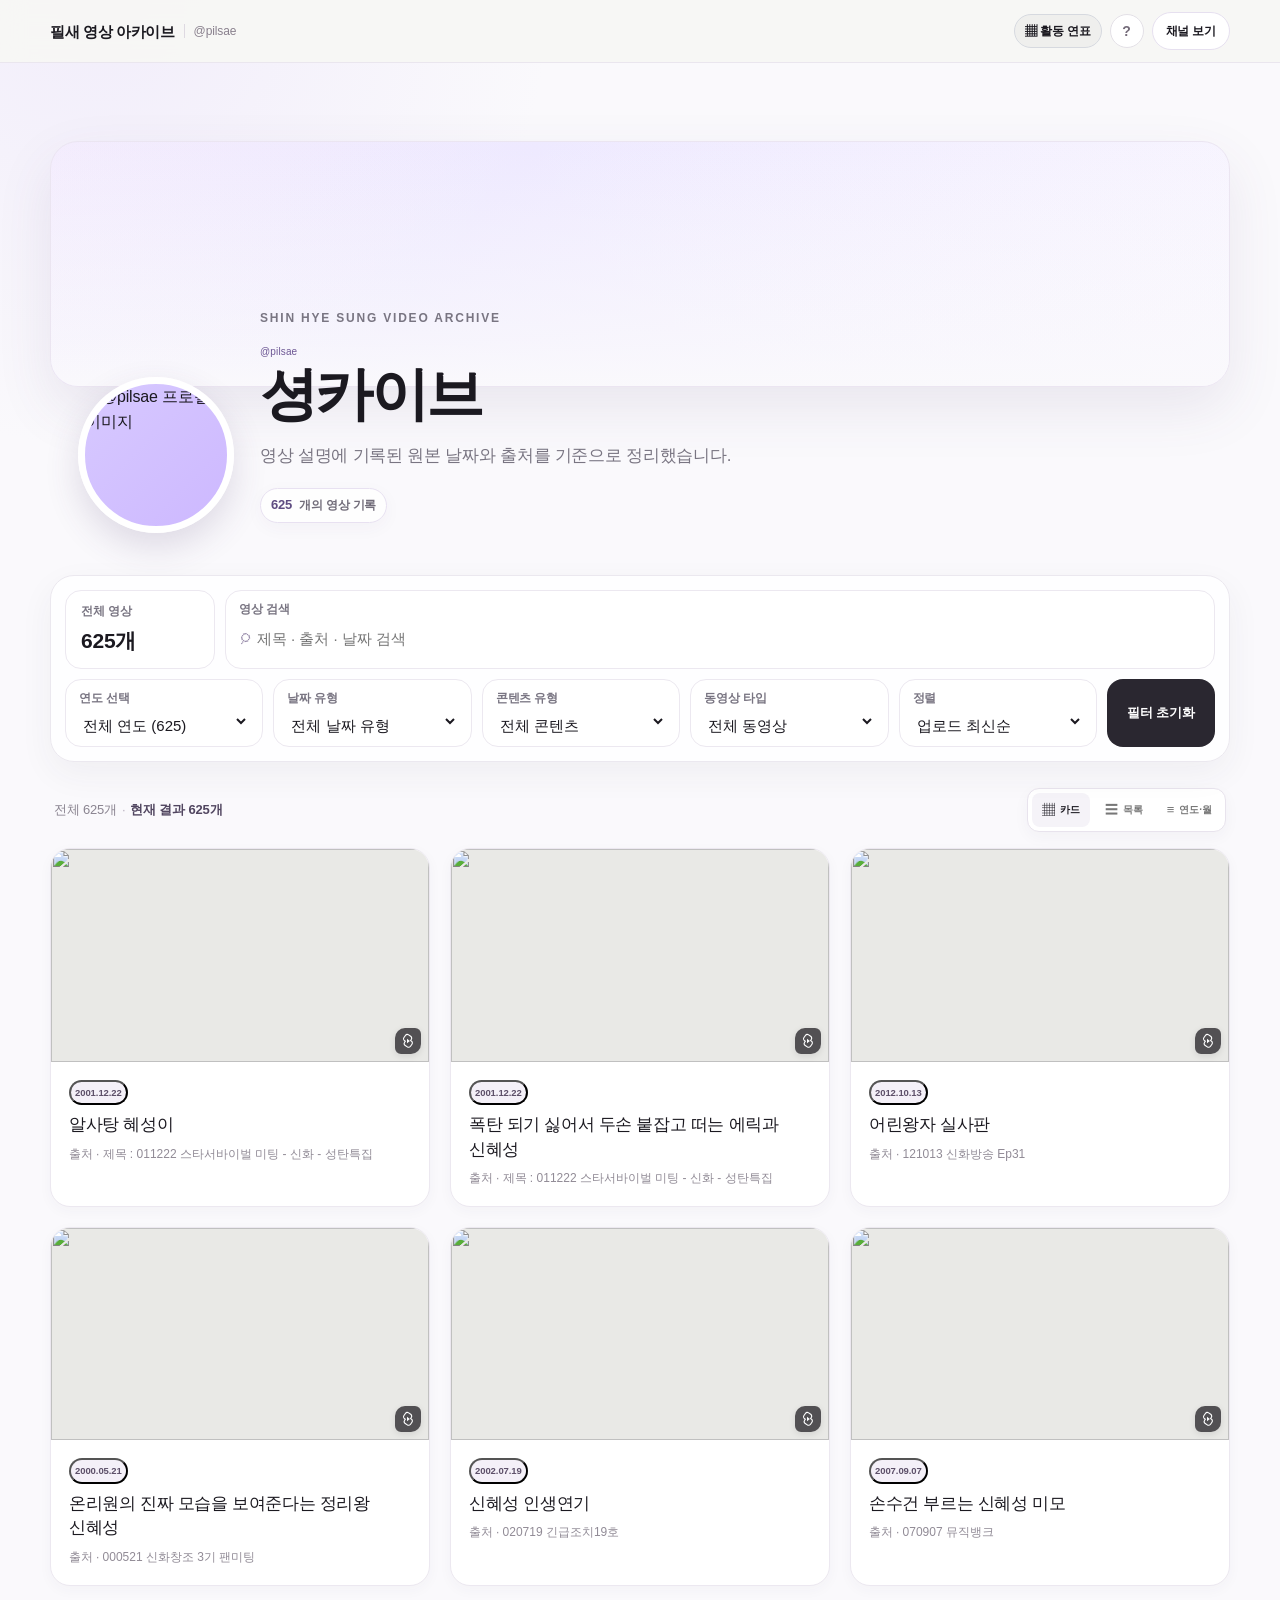
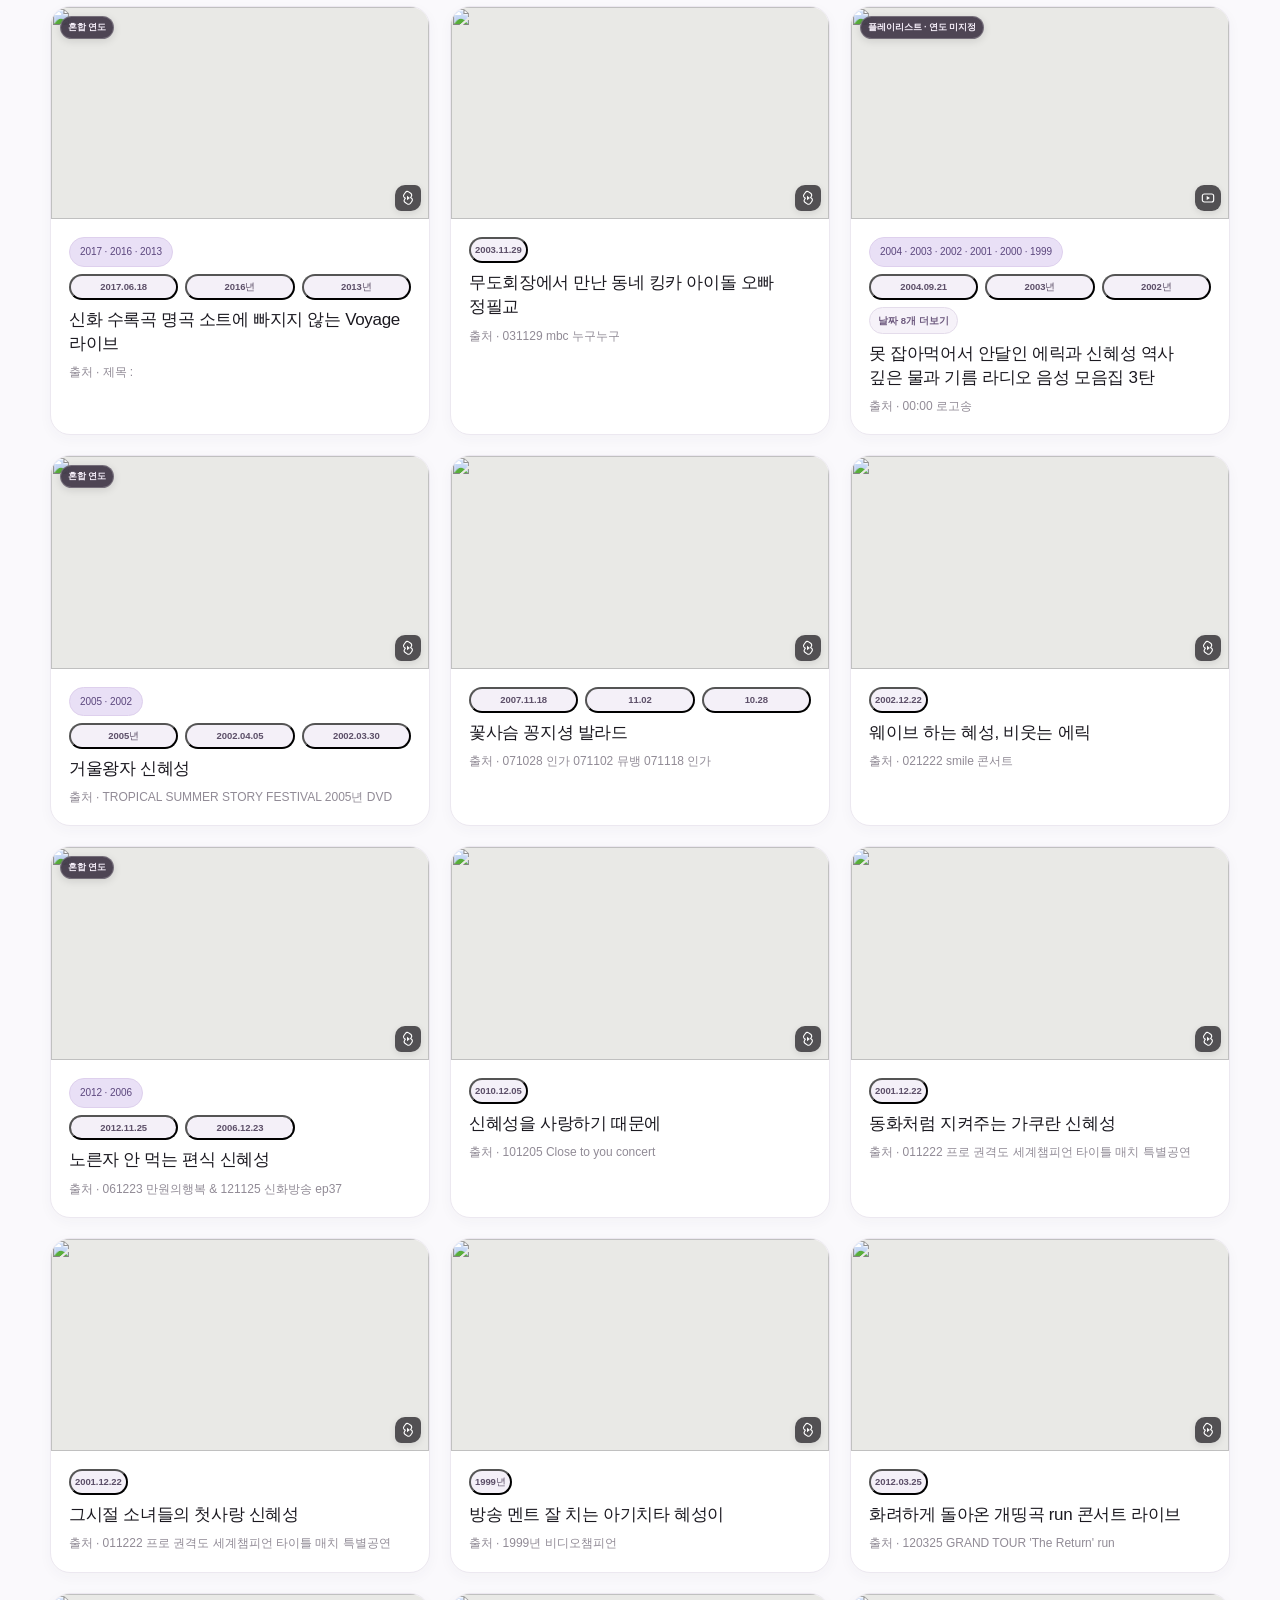
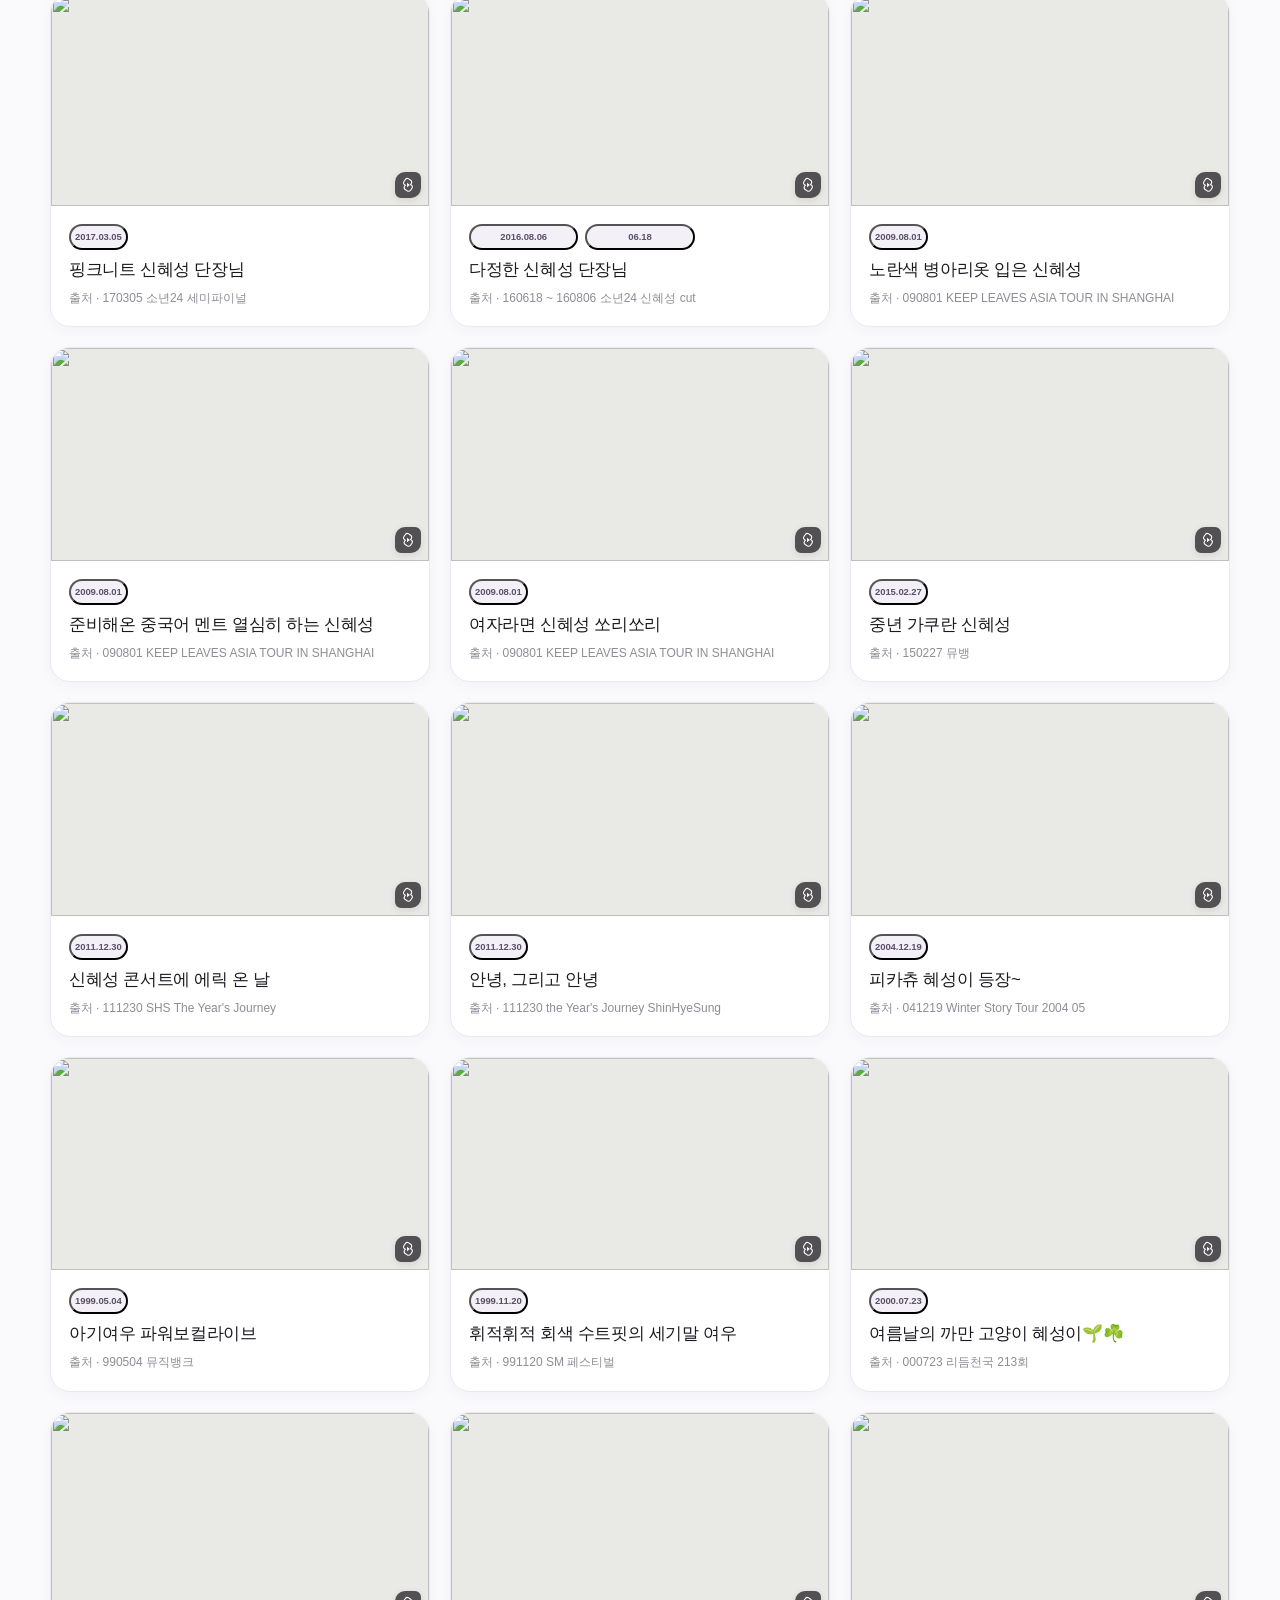
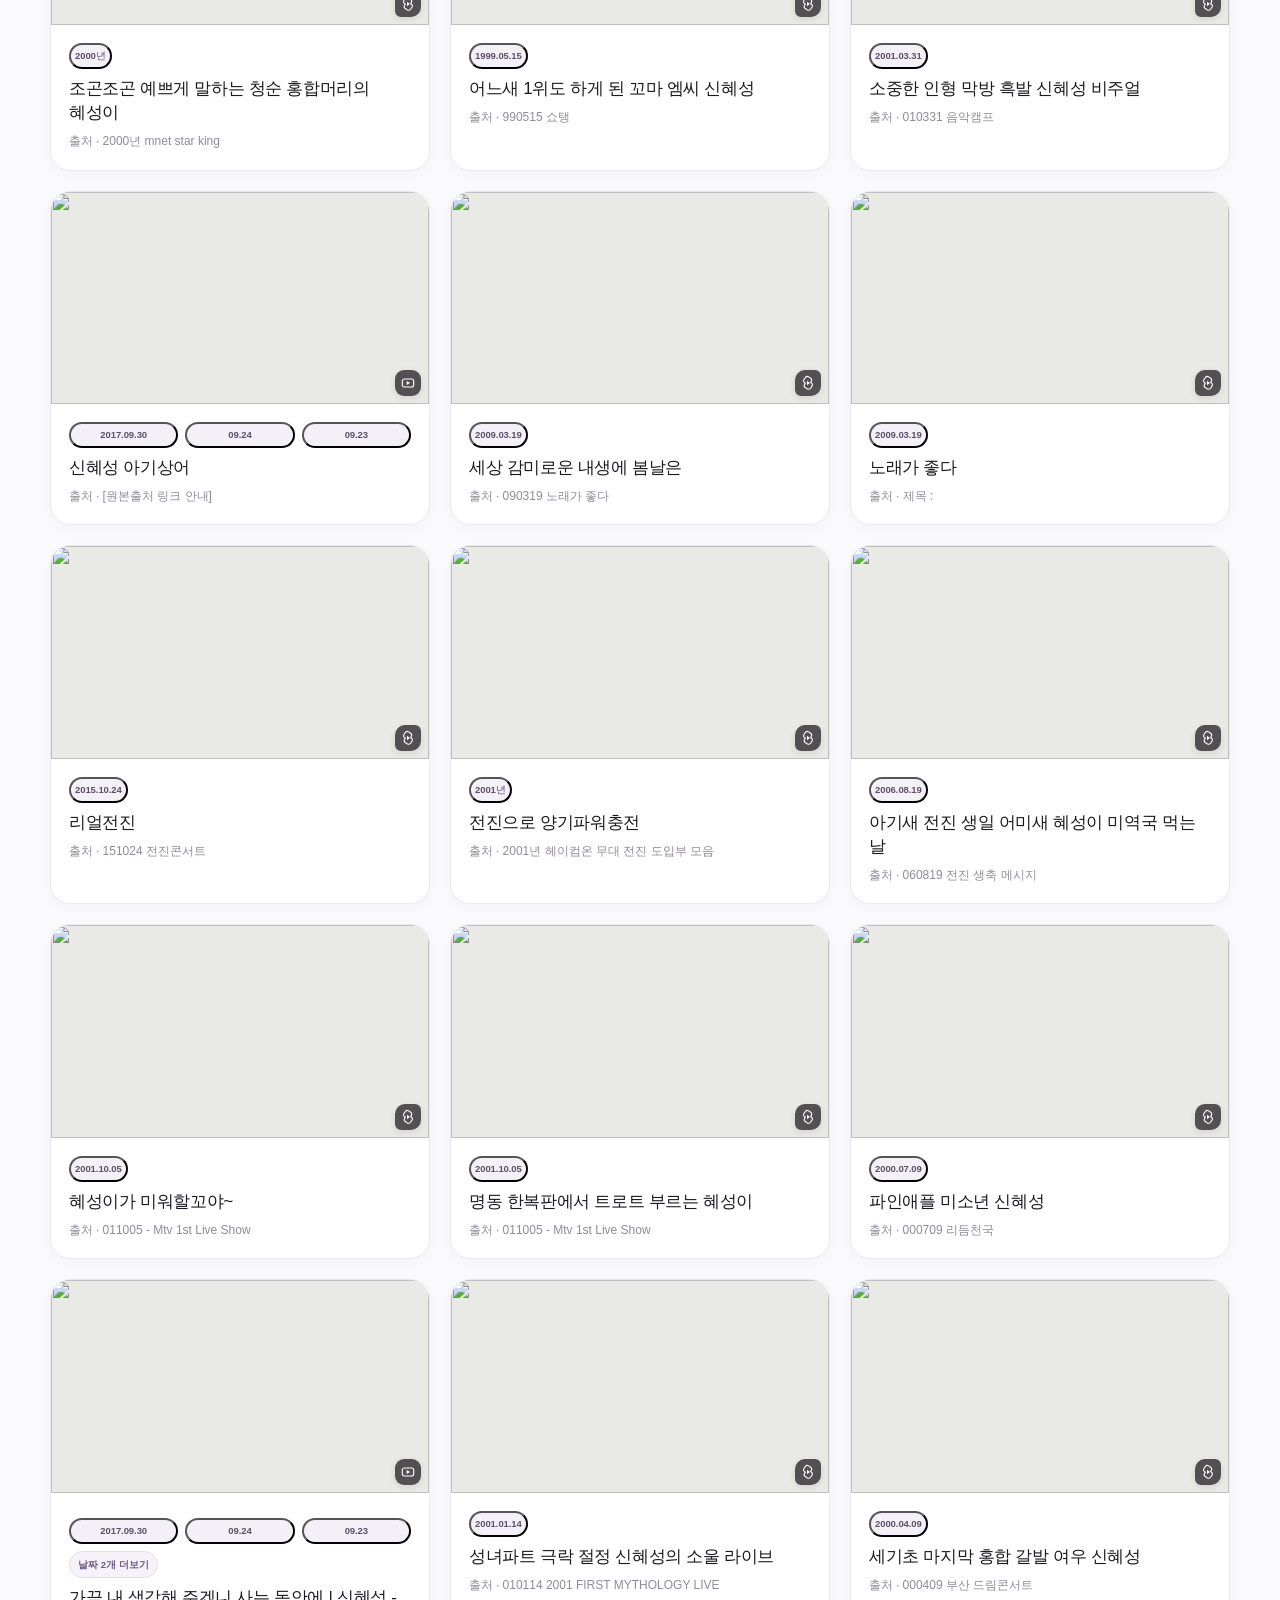
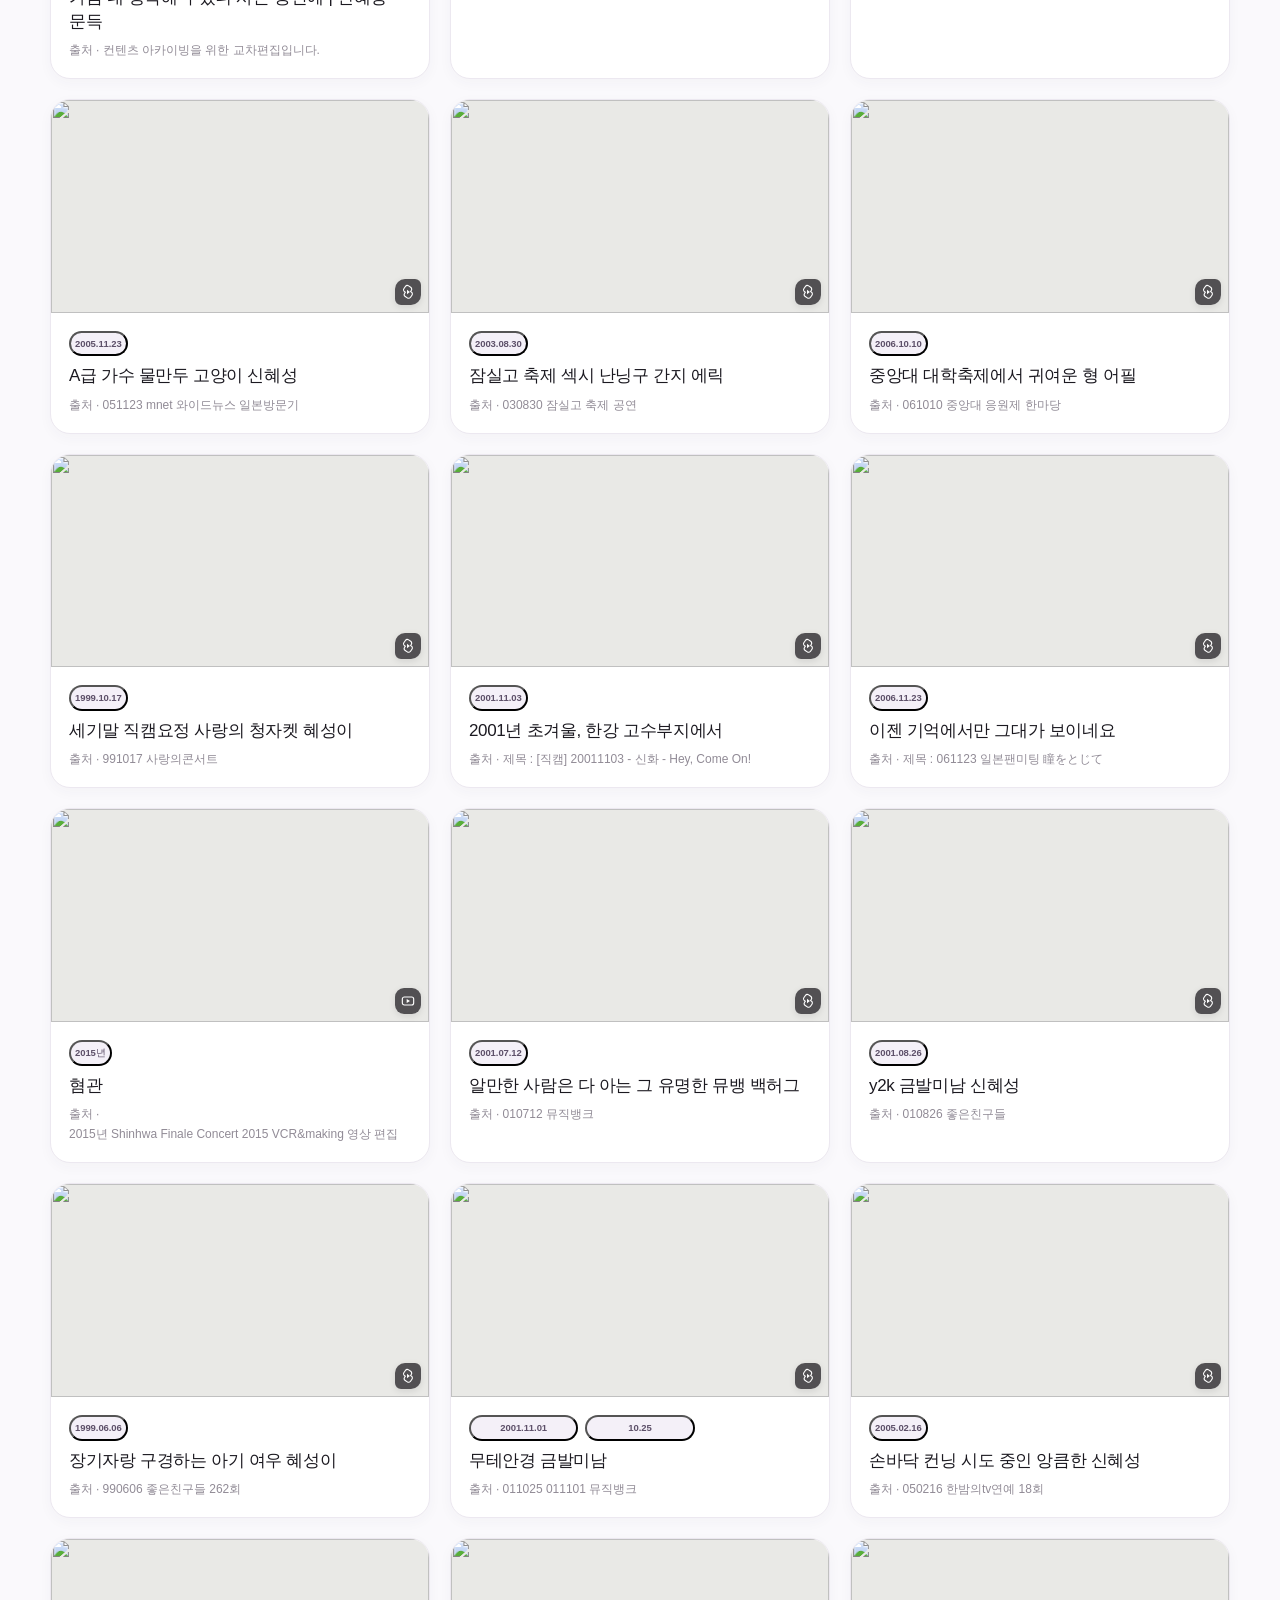
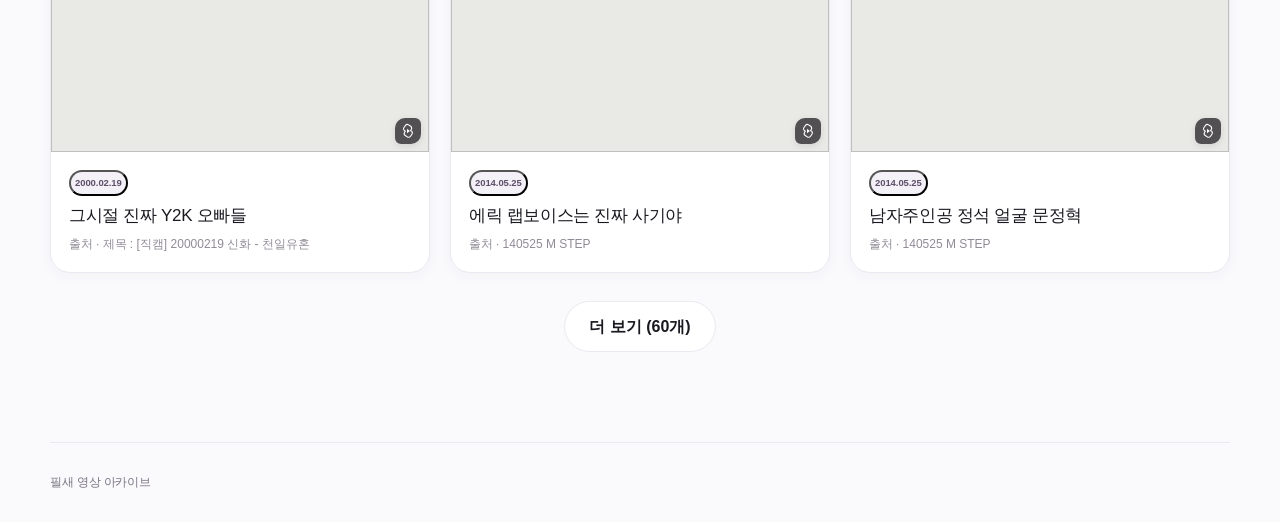
==== index.html @ 62c669cb "Deploy 27.6-visitor-detail-tabs from admin" ====
<!doctype html>
<html lang="ko">
<head>
  <meta charset="utf-8" />
  <meta name="viewport" content="width=device-width, initial-scale=1" />
  <meta name="description" content="필새 영상 아카이브 - 날짜로 다시 찾는 영상 기록" />
  <title>필새 영상 아카이브</title>
  <link id="dynamicFavicon" rel="icon" href="data:," />
  <link rel="stylesheet" href="./style.css?v=26.8-selected-year-timeline" />
</head>
<body class="site-config-pending" data-build="27.6-visitor-detail-tabs">
  <header class="site-header">
    <div class="header-inner">
      <a class="brand" href="./" aria-label="필새 영상 아카이브 홈">
        <span class="brand-main">필새 영상 아카이브</span>
        <span class="brand-handle">@pilsae</span>
      </a>
      <div class="header-actions">
        <a class="history-top-link" href="./history.html">▦ 활동 연표</a>
        <button id="siteHelpBtn" class="site-help-button" type="button"
          aria-label="사이트 이용 안내" aria-haspopup="dialog" aria-expanded="false">?</button>
        <a class="channel-link" href="https://www.youtube.com/@pilsae" target="_blank" rel="noopener noreferrer">채널 보기</a>
      </div>
    </div>
  </header>

  <div id="siteHelpBackdrop" class="site-help-backdrop" hidden></div>
  <aside id="siteHelpPanel" class="site-help-panel" role="dialog" aria-modal="true"
    aria-labelledby="siteHelpTitle" hidden>
    <div class="site-help-head">
      <div>
        <p class="site-help-eyebrow">SITE GUIDE</p>
        <h2 id="siteHelpTitle">필새 영상 아카이브 안내</h2>
      </div>
      <button id="siteHelpClose" class="site-help-close" type="button" aria-label="안내 닫기">×</button>
    </div>
    <p class="site-help-intro">날짜와 출처를 기준으로 정리한 영상 아카이브입니다.</p>
    <div class="site-help-list">
      <div><strong>찾기</strong><span>검색 · 연도 · 날짜 · 타입 필터를 함께 사용할 수 있어요.</span></div>
      <div><strong>날짜</strong><span>날짜를 누르면 같은 시기의 영상을 모아볼 수 있어요.</span></div>
      <div><strong>보기</strong><span>카드 · 목록 · 연도/월 보기로 바꿔볼 수 있어요.</span></div>
      <div><strong>재생</strong><span>썸네일이나 제목을 누르면 YouTube로 이동해요.</span></div>
      <div><strong>표시</strong><span>썸네일 배지와 아이콘으로 플레이리스트 · 다년도 · Shorts를 구분해요.</span></div>
    </div>
    <p class="site-help-note">여러 날짜는 <b>+N</b>으로 펼치며, 날짜가 없으면 <b>날짜 미확인</b>으로 표시됩니다.</p>
  </aside>

  <main class="container">
    <section class="hero hero-branded public-archive-ui" id="channelHero">
      <div class="hero-banner-wrap" aria-hidden="true">
        <div class="hero-banner-image" id="heroBannerImage"></div>
        <div class="hero-banner-overlay"></div>
      </div>
      <div class="hero-profile-row">
        <div class="hero-avatar" id="heroAvatar"><span class="hero-avatar-fallback">P</span></div>
        <div class="hero-copy">
          <p class="eyebrow">SHIN HYE SUNG VIDEO ARCHIVE</p>
          <p class="hero-handle" id="heroHandle">@pilsae</p>
          <h1 id="mainTitle">날짜로 다시 찾는 영상 기록</h1>
          <p class="hero-description">영상 설명에 기록된 원본 날짜와 출처를 기준으로 정리했습니다.</p>
          <div class="hero-stats hero-stats-public" aria-label="아카이브 요약">
            <span><b id="heroTotal" class="count-placeholder" aria-label="영상 수 불러오는 중">—</b>개의 영상 기록</span>
          </div>
        </div>
      </div>
    </section>

    <section class="toolbar-panel public-archive-ui" aria-label="영상 검색 및 필터">
      <div class="toolbar-primary">
        <div class="stat-card">
          <span class="stat-label">전체 영상</span>
          <strong id="videoCount" class="count-placeholder" aria-label="영상 수 불러오는 중">—개</strong>
        </div>

        <label class="field search-field">
          <span>영상 검색</span>
          <div class="search-control">
            <span class="search-icon" aria-hidden="true">⌕</span>
            <input id="searchInput" type="search" placeholder="제목 · 출처 · 날짜 검색" autocomplete="off"
              aria-autocomplete="list" aria-controls="searchSuggestions" aria-expanded="false" />
            <button id="clearSearchBtn" class="clear-search-btn" type="button" aria-label="검색어 지우기" hidden>×</button>
          </div>
          <div id="searchSuggestions" class="search-suggestions" role="listbox" hidden></div>
        </label>

        <button id="mobileFilterToggle" class="mobile-filter-toggle" type="button" aria-expanded="false" aria-controls="filterExtra">
          <span>필터</span>
          <span class="filter-count" id="activeFilterCount" hidden>0</span>
          <span class="filter-chevron" aria-hidden="true">⌄</span>
        </button>
      </div>

      <div id="filterExtra" class="filter-extra">
        <label class="field">
          <span>연도 선택</span>
          <select id="yearFilter">
            <option value="">전체 연도</option>
          </select>
        </label>

        <label class="field">
          <span>날짜 유형</span>
          <select id="typeFilter">
            <option value="">전체 날짜 유형</option>
            <option value="single">단일 연도</option>
            <option value="mixed">혼합 연도</option>
            <option value="unknown">날짜 미확인</option>
          </select>
        </label>

        <label class="field">
          <span>콘텐츠 유형</span>
          <select id="contentTypeFilter">
            <option value="">전체 콘텐츠</option>
            <option value="video">일반 영상</option>
            <option value="playlist">플레이리스트</option>
          </select>
        </label>

        <label class="field">
          <span>동영상 타입</span>
          <select id="videoFormatFilter">
            <option value="">전체 동영상</option>
            <option value="standard">일반 동영상</option>
            <option value="shorts">Shorts</option>
          </select>
        </label>

        <label class="field">
          <span>정렬</span>
          <select id="sortFilter">
            <option value="upload-desc">업로드 최신순</option>
            <option value="upload-asc">업로드 오래된순</option>
            <option value="source-desc">원본 날짜 최신순</option>
            <option value="source-asc">원본 날짜 오래된순</option>
            <option value="title-asc">제목 가나다순</option>
          </select>
        </label>

        <button id="resetFilters" class="reset-filter-button" type="button">필터 초기화</button>
      </div>
    </section>

    <div id="activeFilterChips" class="active-filter-chips public-archive-ui" aria-live="polite"></div>

    <nav id="yearJumpBar" class="year-jump-bar public-archive-ui" aria-label="연도 빠른 이동" hidden></nav>

    <div class="result-header public-archive-ui">
      <section id="resultMeta" class="result-meta" aria-live="polite"></section>
      <div class="view-toggle" role="group" aria-label="보기 방식">
        <button id="gridViewBtn" class="view-toggle-btn active" type="button" aria-label="카드형 보기" title="카드형 보기" aria-pressed="true">
          <span class="view-icon" aria-hidden="true">▦</span><span class="view-label">카드</span>
        </button>
        <button id="listViewBtn" class="view-toggle-btn" type="button" aria-label="목록형 보기" title="목록형 보기" aria-pressed="false">
          <span class="view-icon" aria-hidden="true">☰</span><span class="view-label">목록</span>
        </button>
        <button id="timelineViewBtn" class="view-toggle-btn" type="button" aria-label="연도·월 아카이브 보기" title="연도·월 아카이브 보기" aria-pressed="false">
          <span class="view-icon" aria-hidden="true">≡</span><span class="view-label">연도·월</span>
        </button>
      </div>
    </div>
    <section id="loadingState" class="loading-state public-archive-ui" aria-live="polite">
      <div class="loading-message"><span class="loading-dot" aria-hidden="true"></span>영상 목록을 불러오는 중입니다.</div>
      <div class="skeleton-grid" aria-hidden="true">
        <article class="skeleton-card"><div class="skeleton-thumb"></div><div class="skeleton-body"><span></span><span></span><span></span></div></article>
        <article class="skeleton-card"><div class="skeleton-thumb"></div><div class="skeleton-body"><span></span><span></span><span></span></div></article>
        <article class="skeleton-card"><div class="skeleton-thumb"></div><div class="skeleton-body"><span></span><span></span><span></span></div></article>
        <article class="skeleton-card"><div class="skeleton-thumb"></div><div class="skeleton-body"><span></span><span></span><span></span></div></article>
        <article class="skeleton-card"><div class="skeleton-thumb"></div><div class="skeleton-body"><span></span><span></span><span></span></div></article>
        <article class="skeleton-card"><div class="skeleton-thumb"></div><div class="skeleton-body"><span></span><span></span><span></span></div></article>
      </div>
    </section>

    <section id="videoGrid" class="video-grid public-archive-ui" aria-live="polite"></section>

    <div class="load-more-wrap public-archive-ui">
      <button id="loadMoreBtn" class="load-more-button" type="button" hidden>더 보기</button>
    </div>

    <section id="emptyState" class="empty-state public-archive-ui" hidden>
      <strong>조건에 맞는 영상이 없습니다.</strong>
      <p id="emptyStateDetail">검색어나 필터를 변경해 보세요.</p>
      <div id="emptyStateActions" class="empty-state-actions">
        <button id="emptyResetBtn" class="empty-reset-btn" type="button">전체 보기</button>
      </div>
    </section>

    <button id="backToTopBtn" class="back-to-top public-archive-ui" type="button" aria-label="맨 위로 이동" hidden>↑</button>


  </main>

  <footer class="footer">
    <span>필새 영상 아카이브</span>
  </footer>

  <script src="./script.js?v=26.8-selected-year-timeline" defer></script>
</body>
</html>
---- style.css ----
@font-face {
  font-family: 'GMarketSans';
  src: url('https://cdn.jsdelivr.net/gh/projectnoonnu/noonfonts_2001@1.1/GmarketSansLight.woff') format('woff');
  font-weight: 300;
  font-style: normal;
  font-display: swap;
}

@font-face {
  font-family: 'GMarketSans';
  src: url('https://cdn.jsdelivr.net/gh/projectnoonnu/noonfonts_2001@1.1/GmarketSansMedium.woff') format('woff');
  font-weight: 500;
  font-style: normal;
  font-display: swap;
}

@font-face {
  font-family: 'GMarketSans';
  src: url('https://cdn.jsdelivr.net/gh/projectnoonnu/noonfonts_2001@1.1/GmarketSansBold.woff') format('woff');
  font-weight: 700;
  font-style: normal;
  font-display: swap;
}

:root{
  --bg:#f7f7f5;
  --surface:#ffffff;
  --text:#171717;
  --muted:#767676;
  --line:#e7e7e3;
  --accent:#1f1f1f;
  --soft:#f0f0ed;
  --danger:#9d2b2b;
  --radius:18px;
}
*{box-sizing:border-box}
html{scroll-behavior:smooth}
body{
  margin:0;
  background:var(--bg);
  color:var(--text);
  font-family:'GMarketSans', Pretendard, 'Pretendard Variable', -apple-system, BlinkMacSystemFont, 'Segoe UI', Roboto, 'Noto Sans KR', sans-serif;
}
a{color:inherit;text-decoration:none}
button,input,select,textarea{font:inherit}
button{cursor:pointer}
.site-header{
  position:sticky; top:0; z-index:20;
  background:rgba(247,247,245,.92);
  backdrop-filter:blur(12px);
  border-bottom:1px solid var(--line);
}
.header-inner,.container,.footer{
  width:min(1180px,calc(100% - 36px));
  margin:0 auto;
}
.header-inner{
  min-height:68px;display:flex;align-items:center;justify-content:space-between;gap:20px;
}
.brand{display:flex;align-items:baseline;gap:8px;font-weight:700}
.brand-handle{color:var(--muted);font-size:14px;font-weight:500}
.channel-link{
  border:1px solid var(--line);background:var(--surface);border-radius:999px;
  padding:10px 14px;font-size:14px;font-weight:700;
}
.container{padding:78px 0 90px}
.hero{max-width:780px;margin-bottom:42px}
.eyebrow{
  margin:0 0 14px;color:var(--muted);font-size:12px;font-weight:700;
  letter-spacing:.15em;
}
h1{font-size:clamp(36px,6vw,68px);line-height:1.05;letter-spacing:-.05em;margin:0 0 20px}
.hero-description{font-size:17px;color:var(--muted);margin:0;line-height:1.7}
.toolbar{
  display:grid;grid-template-columns:160px minmax(260px,1fr) 190px 190px;
  gap:12px;align-items:end;margin-bottom:22px;
}
.stat-card,.field{
  min-height:80px;border:1px solid var(--line);border-radius:var(--radius);background:var(--surface);
}
.stat-card{display:flex;flex-direction:column;justify-content:center;padding:14px 18px}
.stat-label,.field>span{font-size:12px;color:var(--muted);font-weight:700}
.stat-card strong{font-size:24px;margin-top:3px}
.field{display:flex;flex-direction:column;padding:11px 14px 10px}
.field input,.field select{
  border:0;outline:0;background:transparent;color:var(--text);padding:8px 0 0;
}
.result-meta{color:var(--muted);font-size:13px;margin:0 2px 16px}
.video-grid{
  display:grid;grid-template-columns:repeat(3,minmax(0,1fr));gap:18px;
}
.video-card{
  overflow:hidden;background:var(--surface);border:1px solid var(--line);
  border-radius:22px;transition:transform .18s ease,border-color .18s ease;
}
.video-card:hover{transform:translateY(-2px);border-color:#d7d7d1}
.thumb{
  aspect-ratio:16/9;background:#e9e9e6;display:block;position:relative;overflow:hidden;
}
.thumb img{width:100%;height:100%;object-fit:cover;display:block}
.thumb-placeholder{
  width:100%;height:100%;display:grid;place-items:center;color:#999;font-size:13px;
}
.card-body{padding:18px}
.card-top{display:flex;justify-content:space-between;gap:10px;align-items:flex-start}
.card-title{font-size:17px;line-height:1.45;margin:0;font-weight:700;letter-spacing:-.02em}
.badge{
  flex:0 0 auto;border:1px solid var(--line);background:var(--soft);border-radius:999px;
  padding:6px 9px;font-size:11px;font-weight:700;color:#555;
}
.badge.mixed{background:#f3eee7}
.badge.unknown{background:#f3ebeb;color:#783737}
.dates{display:flex;flex-wrap:wrap;gap:6px;margin:15px 0 12px}
.date-chip{
  background:var(--soft);border-radius:999px;padding:6px 9px;font-size:12px;font-weight:700;
}
.source,.note{font-size:13px;color:var(--muted);line-height:1.55;margin:6px 0 0}
.empty-state{
  text-align:center;padding:70px 20px;border:1px dashed #d7d7d1;border-radius:22px;color:var(--muted);
}
.empty-state strong{color:var(--text)}
.admin-panel{
  margin-top:36px;border-top:1px solid var(--line);padding-top:36px;
}
.admin-heading{display:flex;align-items:flex-start;justify-content:space-between;gap:20px;margin-bottom:18px}
.admin-heading h2{margin:0;font-size:30px}
.admin-card{
  background:var(--surface);border:1px solid var(--line);border-radius:20px;padding:20px;margin:14px 0;
}
.admin-card h3{margin:0 0 12px}
.admin-help{color:var(--muted);font-size:13px;line-height:1.6}
.admin-row,.admin-actions{display:flex;gap:9px;flex-wrap:wrap}
.admin-row input{min-width:260px;flex:1}
.admin-row input,.video-form input,.video-form select{
  border:1px solid var(--line);background:#fff;border-radius:10px;padding:10px 11px;
}
.admin-row button,.admin-actions button,.file-button,.video-form button,.ghost-button,.danger-button{
  border:0;border-radius:10px;padding:10px 13px;background:#1f1f1f;color:#fff;font-weight:700;
}
.ghost-button{background:var(--soft)!important;color:#333!important}
.danger-button{background:var(--danger)!important}
.file-button{display:inline-flex;align-items:center;cursor:pointer}
.video-form{display:grid;grid-template-columns:1fr 1fr;gap:12px}
.video-form label{display:flex;flex-direction:column;gap:6px;font-size:12px;font-weight:700;color:var(--muted)}
.video-form .wide{grid-column:1/-1}
.admin-item{
  display:grid;grid-template-columns:1fr auto;gap:10px;padding:12px 0;border-top:1px solid var(--line);
}
.admin-item:first-child{border-top:0}
.admin-item small{color:var(--muted)}
.admin-item button{border:0;background:#f1e7e7;color:#822c2c;border-radius:9px;padding:8px 10px}
.footer{
  border-top:1px solid var(--line);min-height:80px;display:flex;align-items:center;justify-content:space-between;
  color:var(--muted);font-size:12px;
}
.admin-entry{border:0;background:transparent;color:#999;padding:8px}
@media (max-width:900px){
  .toolbar{grid-template-columns:1fr 1fr}
  .video-grid{grid-template-columns:repeat(2,minmax(0,1fr))}
}
@media (max-width:620px){
  .container{padding-top:48px}
  .toolbar{grid-template-columns:1fr}
  .video-grid{grid-template-columns:1fr}
  .video-form{grid-template-columns:1fr}
  .video-form .wide{grid-column:auto}
  .admin-heading{flex-direction:column}
}


.result-header{
  display:flex;
  align-items:center;
  justify-content:space-between;
  gap:16px;
  margin:0 2px 16px;
}
.result-header .result-meta{
  margin:0;
}
.view-toggle{
  display:flex;
  gap:6px;
  padding:4px;
  border:1px solid var(--line);
  background:var(--surface);
  border-radius:12px;
}
.view-toggle-btn{
  width:36px;
  height:34px;
  display:grid;
  place-items:center;
  border:0;
  border-radius:8px;
  background:transparent;
  color:#777;
  font-size:18px;
  line-height:1;
}
.view-toggle-btn.active{
  background:var(--soft);
  color:var(--text);
}
.video-grid.list-view{
  display:flex;
  flex-direction:column;
  gap:10px;
}
.video-grid.list-view .video-card{
  display:grid;
  grid-template-columns:150px minmax(0,1fr);
  align-items:center;
  border-radius:16px;
  overflow:hidden;
}
.video-grid.list-view .video-card:hover{
  transform:none;
}
.video-grid.list-view .thumb{
  width:150px;
  aspect-ratio:16/9;
  height:auto;
}
.video-grid.list-view .card-body{
  padding:14px 16px;
  min-width:0;
}
.video-grid.list-view .card-top{
  align-items:center;
}
.video-grid.list-view .card-title{
  font-size:15px;
  white-space:nowrap;
  overflow:hidden;
  text-overflow:ellipsis;
}
.video-grid.list-view .badge,
.video-grid.list-view .source,
.video-grid.list-view .note,
.video-grid.list-view .card-link{
  display:none;
}
.video-grid.list-view .dates{
  margin:8px 0 0;
  gap:5px;
}
.video-grid.list-view .date-chip{
  padding:4px 7px;
  font-size:11px;
}
@media (max-width:620px){
  .result-header{
    align-items:center;
  }
  .video-grid.list-view .video-card{
    grid-template-columns:112px minmax(0,1fr);
  }
  .video-grid.list-view .thumb{
    width:112px;
  }
  .video-grid.list-view .card-body{
    padding:10px 12px;
  }
  .video-grid.list-view .card-title{
    font-size:14px;
  }
}


/* UX improvements */
.toolbar{
  grid-template-columns:150px minmax(250px,1.35fr) minmax(150px,.7fr) minmax(155px,.72fr) minmax(170px,.8fr) auto;
}
.reset-filter-button{
  min-height:80px;
  align-self:stretch;
  border:1px solid var(--line);
  border-radius:var(--radius);
  background:var(--surface);
  color:var(--text);
  padding:0 17px;
  font-weight:700;
  white-space:nowrap;
}
.reset-filter-button:hover{
  background:var(--soft);
}
.reset-filter-button:focus-visible,
.view-toggle-btn:focus-visible,
.load-more-button:focus-visible,
.channel-link:focus-visible,
.card-link:focus-visible,
.thumb:focus-visible{
  outline:3px solid rgba(23,23,23,.18);
  outline-offset:2px;
}
.loading-state{
  min-height:160px;
  display:flex;
  align-items:center;
  justify-content:center;
  gap:10px;
  color:var(--muted);
  font-size:14px;
}
.loading-state[hidden]{display:none}
.loading-dot{
  width:8px;
  height:8px;
  border-radius:50%;
  background:currentColor;
  animation:archivePulse 1.1s ease-in-out infinite;
}
@keyframes archivePulse{
  0%,100%{opacity:.28;transform:scale(.8)}
  50%{opacity:1;transform:scale(1.15)}
}
.load-more-wrap{
  display:flex;
  justify-content:center;
  margin-top:28px;
}
.load-more-button{
  border:1px solid var(--line);
  border-radius:999px;
  background:var(--surface);
  padding:12px 24px;
  font-weight:700;
  color:var(--text);
}
.load-more-button:hover{background:var(--soft)}
.video-card .card-title a{
  color:inherit;
  text-decoration:none;
}
.video-card .card-title a:hover{
  text-decoration:underline;
  text-underline-offset:3px;
}
.result-meta strong{color:var(--text)}
.result-submeta{
  margin-left:6px;
  color:#999;
}
@media (max-width:1080px){
  .toolbar{grid-template-columns:repeat(3,minmax(0,1fr))}
  .reset-filter-button{min-height:80px}
}
@media (max-width:700px){
  .toolbar{grid-template-columns:1fr 1fr}
  .stat-card,.field,.reset-filter-button{min-height:72px}
}
@media (max-width:520px){
  .toolbar{grid-template-columns:1fr}
  .reset-filter-button{min-height:48px}
  .result-header{align-items:flex-start}
}


.settings-grid{
  display:grid;
  grid-template-columns:1fr 1fr;
  gap:14px;
}
.settings-grid label{
  display:flex;
  flex-direction:column;
  gap:7px;
  font-size:12px;
  font-weight:700;
  color:var(--muted);
}
.settings-grid input{
  border:1px solid var(--line);
  background:#fff;
  border-radius:10px;
  padding:11px 12px;
  color:var(--text);
}
.settings-grid .wide{grid-column:1/-1}
.favicon-row{
  display:flex;
  align-items:center;
  gap:14px;
}
.favicon-preview{
  width:48px;
  height:48px;
  flex:0 0 auto;
  display:grid;
  place-items:center;
  border-radius:12px;
  border:1px solid var(--line);
  background:var(--soft);
  overflow:hidden;
  font-size:13px;
  color:var(--muted);
}
.favicon-preview img{
  width:100%;
  height:100%;
  object-fit:cover;
}
.sync-summary{
  display:grid;
  grid-template-columns:repeat(3,minmax(0,1fr));
  gap:10px;
  margin:16px 0;
}
.sync-summary div{
  border:1px solid var(--line);
  border-radius:14px;
  padding:13px 14px;
  background:var(--soft);
  display:flex;
  flex-direction:column;
  gap:4px;
}
.sync-summary span{
  color:var(--muted);
  font-size:11px;
  font-weight:700;
}
.sync-summary strong{
  font-size:21px;
}
.sync-button{
  border:0;
  border-radius:12px;
  padding:13px 18px;
  background:#1f1f1f;
  color:#fff;
  font-weight:700;
}
.sync-button:disabled{
  opacity:.55;
  cursor:wait;
}
.admin-status{
  margin-top:12px;
  min-height:20px;
  font-size:13px;
  line-height:1.55;
  color:var(--muted);
}
.admin-status.success{
  padding:12px 14px;
  border-radius:12px;
  background:#ecf8f0;
  color:#27613a;
}
.admin-status.error{
  padding:12px 14px;
  border-radius:12px;
  background:#faeeee;
  color:#842e2e;
}
.admin-status.loading{
  padding:12px 14px;
  border-radius:12px;
  background:var(--soft);
  color:var(--text);
}
.admin-card code{
  padding:2px 5px;
  border-radius:5px;
  background:var(--soft);
}
@media (max-width:620px){
  .settings-grid{grid-template-columns:1fr}
  .settings-grid .wide{grid-column:auto}
  .sync-summary{grid-template-columns:1fr}
}


/* Channel branding hero */
.hero.hero-branded{
  max-width:none;
  margin-bottom:42px;
}
.hero-banner-wrap{
  position:relative;
  min-height:260px;
  border-radius:30px;
  overflow:hidden;
  background:linear-gradient(135deg,#f2eafd 0%,#ede8ff 35%,#f9f6ff 100%);
  border:1px solid rgba(215,215,209,.9);
  box-shadow:0 22px 60px rgba(106,93,145,.10);
}
.hero-banner-image{
  position:absolute; inset:0;
  background-image:linear-gradient(135deg,#efe9ff 0%,#ece7fa 40%,#faf7ff 100%);
  background-size:cover;
  background-position:center;
  transform:scale(1.01);
}
.hero-banner-image.has-image{filter:saturate(1.02)}
.hero-banner-overlay{
  position:absolute; inset:0;
  background:linear-gradient(180deg,rgba(255,255,255,.14),rgba(255,255,255,.52) 55%,rgba(247,247,245,.92));
}
.hero-profile-row{
  position:relative;
  display:flex;
  align-items:flex-end;
  gap:26px;
  padding:0 28px;
  margin-top:-78px;
}
.hero-avatar{
  width:156px; height:156px;
  border-radius:50%;
  overflow:hidden;
  border:7px solid rgba(255,255,255,.97);
  box-shadow:0 16px 38px rgba(62,47,86,.12);
  background:linear-gradient(135deg,#d7c9ff,#cdb8ff);
  display:grid; place-items:center;
  flex:0 0 auto;
}
.hero-avatar img{width:100%;height:100%;object-fit:cover;display:block}
.hero-avatar-fallback{
  font-size:82px; line-height:1; font-weight:700; color:#fff;
}
.hero-copy{
  padding-bottom:10px;
  max-width:780px;
}
.hero-handle{
  margin:0 0 12px;
  font-size:clamp(24px,4vw,42px);
  font-weight:700;
  letter-spacing:-.04em;
  color:#5d4d83;
}
.hero.hero-branded h1{
  font-size:clamp(34px,5vw,58px);
  margin-bottom:16px;
}
.hero.hero-branded .hero-description{
  max-width:760px;
}
@media (max-width:820px){
  .hero-banner-wrap{min-height:220px}
  .hero-profile-row{padding:0 20px;gap:18px;margin-top:-54px;align-items:flex-end}
  .hero-avatar{width:118px;height:118px;border-width:6px}
  .hero-avatar-fallback{font-size:58px}
}
@media (max-width:620px){
  .hero-profile-row{flex-direction:column;align-items:flex-start;margin-top:-44px}
  .hero-copy{padding-bottom:0}
  .hero-handle{font-size:30px}
}


/* v4: compact mobile channel header */
@media (max-width:620px){
  .container{padding-top:28px}
  .hero.hero-branded{margin-bottom:26px}
  .hero-banner-wrap{display:none}
  .hero-profile-row{
    margin-top:0;
    padding:0;
    flex-direction:row;
    align-items:center;
    gap:14px;
  }
  .hero-avatar{
    width:72px;
    height:72px;
    border-width:4px;
    box-shadow:0 8px 22px rgba(62,47,86,.10);
  }
  .hero-avatar-fallback{font-size:34px}
  .hero-copy{padding:0;min-width:0}
  .hero-copy .eyebrow{display:none}
  .hero-handle{
    margin:0 0 5px;
    font-size:15px;
    font-weight:700;
    letter-spacing:-.01em;
  }
  .hero.hero-branded h1{
    margin:0 0 7px;
    font-size:28px;
    line-height:1.12;
    letter-spacing:-.045em;
  }
  .hero.hero-branded .hero-description{
    margin:0;
    font-size:13px;
    line-height:1.5;
  }
}

@media (min-width:621px) and (max-width:820px){
  .hero-banner-wrap{min-height:170px}
  .hero-profile-row{margin-top:-44px}
  .hero-avatar{width:104px;height:104px}
}


/* v5 visual refinement: white + lavender archive */
:root{
  --bg:#faf9fc;
  --surface:#ffffff;
  --text:#1b1920;
  --muted:#797582;
  --line:#ebe8ef;
  --accent:#5f4d82;
  --accent-soft:#f1ecfb;
  --lavender:#d8c9f6;
  --lavender-strong:#7a64a4;
  --soft:#f5f3f8;
  --radius:20px;
}
body{
  background:
    radial-gradient(circle at 8% 0%, rgba(220,207,247,.28), transparent 28rem),
    var(--bg);
}
.site-header{
  background:rgba(250,249,252,.88);
  border-bottom:1px solid rgba(232,228,238,.9);
}
.brand-main{letter-spacing:-.02em}
.channel-link{
  border-color:#e6e0ef;
  transition:.18s ease;
}
.channel-link:hover{
  background:var(--accent-soft);
  border-color:#d9cdeb;
  color:#5f4d82;
}

/* Hero */
.hero-banner-wrap{
  min-height:246px;
  border-radius:28px;
  border-color:#ebe5f1;
  box-shadow:0 22px 55px rgba(85,67,118,.10);
}
.hero-banner-overlay{
  background:
    linear-gradient(90deg,rgba(250,249,252,.10),rgba(250,249,252,.02) 40%,rgba(250,249,252,.16)),
    linear-gradient(180deg,rgba(255,255,255,.04),rgba(250,249,252,.72) 82%,rgba(250,249,252,.98));
}
.hero-avatar{
  border-color:#fff;
  box-shadow:0 14px 34px rgba(77,58,108,.16);
}
.hero-handle{color:#6d5794}
.hero-stats{
  display:flex;
  flex-wrap:wrap;
  gap:8px;
  margin-top:18px;
}
.hero-stats span{
  display:inline-flex;
  align-items:center;
  gap:5px;
  padding:7px 10px;
  border-radius:999px;
  border:1px solid #e8e1f1;
  background:rgba(255,255,255,.82);
  color:#716c79;
  font-size:12px;
  font-weight:700;
  box-shadow:0 5px 18px rgba(76,59,104,.04);
}
.hero-stats b{
  color:#5f4d82;
  font-size:13px;
}

/* Filter area: one composed card instead of six tall cards */
.toolbar-panel{
  margin:0 0 24px;
  padding:14px;
  border:1px solid var(--line);
  border-radius:24px;
  background:rgba(255,255,255,.88);
  box-shadow:0 12px 34px rgba(60,48,80,.055);
}
.toolbar-primary{
  display:grid;
  grid-template-columns:150px minmax(300px,1fr);
  gap:10px;
}
.filter-extra{
  display:grid;
  grid-template-columns:repeat(3,minmax(150px,1fr)) auto;
  gap:10px;
  margin-top:10px;
}
.toolbar-panel .stat-card,
.toolbar-panel .field{
  min-height:68px;
  border:1px solid #ece8f0;
  border-radius:16px;
  background:#fff;
}
.toolbar-panel .stat-card{
  padding:11px 15px;
}
.toolbar-panel .stat-card strong{
  font-size:21px;
}
.toolbar-panel .field{
  padding:9px 13px 8px;
}
.toolbar-panel .field input,
.toolbar-panel .field select{
  font-size:15px;
}
.search-control{
  display:flex;
  align-items:center;
  gap:8px;
}
.search-icon{
  color:#9a8eac;
  font-size:20px;
  line-height:1;
  transform:rotate(-12deg);
}
.search-control input{
  min-width:0;
  flex:1;
}
.reset-filter-button{
  min-height:68px;
  align-self:stretch;
  border:0;
  border-radius:16px;
  background:#2a2730;
  color:#fff;
  padding:0 18px;
  font-size:13px;
  font-weight:700;
  transition:.18s ease;
}
.reset-filter-button:hover{
  background:#5f4d82;
}
.mobile-filter-toggle{display:none}

/* Result header */
.result-header{
  padding:2px 2px 0;
}
.result-meta strong{color:#514660}
.result-submeta{color:#8d8497}
.view-toggle{
  border-color:#e8e3ed;
  box-shadow:0 5px 16px rgba(60,48,80,.04);
}
.view-toggle-btn.active{
  background:var(--accent-soft);
  color:#604e82;
}

/* Cards */
.video-grid{gap:20px}
.video-card{
  border-color:#ece8f0;
  border-radius:20px;
  box-shadow:0 7px 24px rgba(60,48,80,.045);
}
.video-card:hover{
  transform:translateY(-4px);
  border-color:#ddd3ea;
  box-shadow:0 15px 36px rgba(77,58,108,.10);
}
.card-title{
  display:-webkit-box;
  -webkit-box-orient:vertical;
  -webkit-line-clamp:2;
  overflow:hidden;
}
.badge{
  border-color:#e4deea;
  background:#f6f2fa;
  color:#685a76;
}
.badge.mixed{
  background:#f2ecfb;
  color:#665180;
}
.badge.unknown{
  background:#f7f1f3;
  color:#885766;
}
.date-chip{
  background:#f4f0f8;
  color:#5d5069;
}
.card-link{
  background:#29262e;
  transition:.18s ease;
}
.card-link:hover{
  background:#665184;
}

/* Admin visual consistency */
.admin-card{
  border-color:#eae5ef;
  box-shadow:0 8px 24px rgba(60,48,80,.04);
}
.sync-button,
.admin-row button,
.admin-actions button{
  background:#5f4d82;
}

/* Tablet */
@media (max-width:900px){
  .toolbar-primary{grid-template-columns:130px minmax(0,1fr)}
  .filter-extra{grid-template-columns:repeat(2,minmax(0,1fr))}
  .reset-filter-button{min-height:60px}
}

/* Mobile: compact hero + collapsible filter panel */
@media (max-width:620px){
  .site-header .header-inner{
    min-height:56px;
  }
  .brand-main{font-size:14px}
  .brand-handle{font-size:11px}
  .channel-link{
    padding:7px 10px;
    font-size:11px;
  }

  .container{
    width:min(100% - 24px,1180px);
    padding-top:18px;
  }
  .hero.hero-branded{
    margin-bottom:18px;
  }
  .hero-profile-row{
    gap:11px;
  }
  .hero-avatar{
    width:58px;
    height:58px;
    border-width:3px;
    box-shadow:0 6px 16px rgba(62,47,86,.10);
  }
  .hero-avatar-fallback{font-size:29px}
  .hero-handle{
    margin-bottom:3px;
    font-size:13px;
  }
  .hero.hero-branded h1{
    margin-bottom:0;
    font-size:23px;
    line-height:1.12;
  }
  .hero.hero-branded .hero-description{
    display:none;
  }
  .hero-stats{
    margin-top:7px;
    gap:5px;
  }
  .hero-stats span{
    padding:4px 7px;
    font-size:10px;
  }
  .hero-stats b{font-size:10px}

  .toolbar-panel{
    margin-bottom:16px;
    padding:10px;
    border-radius:18px;
  }
  .toolbar-primary{
    display:grid;
    grid-template-columns:1fr auto;
    gap:8px;
  }
  .toolbar-panel .stat-card{
    grid-column:1/-1;
    min-height:auto;
    padding:9px 11px;
    display:flex;
    flex-direction:row;
    align-items:center;
    justify-content:space-between;
  }
  .toolbar-panel .stat-card strong{
    margin:0;
    font-size:17px;
  }
  .search-field{
    min-width:0;
  }
  .toolbar-panel .field{
    min-height:58px;
    border-radius:14px;
    padding:7px 10px 7px;
  }
  .toolbar-panel .field>span{
    font-size:10px;
  }
  .toolbar-panel .field input,
  .toolbar-panel .field select{
    padding-top:5px;
    font-size:14px;
  }

  .mobile-filter-toggle{
    min-width:72px;
    border:1px solid #e2d9ec;
    border-radius:14px;
    background:#f3eef9;
    color:#604e82;
    display:flex;
    align-items:center;
    justify-content:center;
    gap:5px;
    padding:0 10px;
    font-size:13px;
    font-weight:700;
  }
  .filter-count{
    min-width:18px;
    height:18px;
    display:inline-grid;
    place-items:center;
    border-radius:999px;
    background:#604e82;
    color:#fff;
    font-size:10px;
  }
  .filter-chevron{transition:transform .18s ease}
  .mobile-filter-toggle[aria-expanded="true"] .filter-chevron{
    transform:rotate(180deg);
  }

  .filter-extra{
    display:none;
    grid-template-columns:1fr 1fr;
    gap:8px;
    margin-top:8px;
  }
  .toolbar-panel.mobile-open .filter-extra{
    display:grid;
  }
  .filter-extra .field:nth-child(3){
    grid-column:1/-1;
  }
  .reset-filter-button{
    grid-column:1/-1;
    min-height:44px;
    border-radius:13px;
    margin-top:0;
  }

  .result-header{
    margin-bottom:10px;
  }
  .result-meta{
    font-size:12px;
  }
  .result-submeta{
    display:block;
    margin-top:2px;
  }
  .view-toggle{
    padding:3px;
  }
  .view-toggle-btn{
    width:32px;
    height:30px;
    font-size:16px;
  }

  .video-grid{
    gap:12px;
  }
  .video-card{
    border-radius:16px;
  }
  .card-body{
    padding:14px;
  }
  .card-title{
    font-size:15px;
  }

  .video-grid.list-view .video-card{
    grid-template-columns:104px minmax(0,1fr);
  }
  .video-grid.list-view .thumb{
    width:104px;
  }
  .video-grid.list-view .card-body{
    padding:9px 10px;
  }
  .video-grid.list-view .card-title{
    font-size:13px;
  }
}

/* Narrow phone */
@media (max-width:390px){
  .hero-stats span:nth-child(2){display:none}
  .toolbar-primary{grid-template-columns:minmax(0,1fr) 68px}
}


/* v7 integrated archive UX */
.active-filter-chips{
  display:flex;
  flex-wrap:wrap;
  gap:7px;
  margin:-12px 2px 20px;
}
.active-filter-chips[hidden]{display:none}
.active-filter-chip{
  border:1px solid #e2d8ed;
  background:#f4effa;
  color:#604e82;
  border-radius:999px;
  padding:6px 9px;
  font-size:12px;
  font-weight:700;
}
.active-filter-chip span{margin-left:3px;color:#9b8baa}
.result-total{color:#8a8490}
.result-divider{margin:0 5px;color:#bbb4c1}

/* Multi-date display */
.dates{align-items:center}
.year-summary-chip{
  display:inline-flex;
  padding:6px 9px;
  border-radius:999px;
  background:#e9e0f6;
  color:#5c477d;
  font-size:12px;
  font-weight:700;
  border:1px solid #ded0ed;
}
.date-extra[hidden]{display:none!important}
.date-extra:not([hidden]){display:contents}
.date-more-btn{
  border:1px solid #e1d8e8;
  background:#fff;
  color:#725f86;
  border-radius:999px;
  padding:5px 8px;
  font-size:11px;
  font-weight:700;
}
.unknown-date-chip{background:#f7f0f3;color:#855665}

/* Better hierarchy inside cards */
.source{font-size:12px;color:#918b96}
.note{
  display:inline-flex;
  padding:5px 8px;
  border-radius:9px;
  background:#faf3f5;
  color:#8a5867;
  font-size:11px;
}

/* Admin: unresolved-date review */
.admin-review-heading{
  display:flex;
  justify-content:space-between;
  align-items:flex-start;
  gap:14px;
}
.admin-count-badge{
  flex:0 0 auto;
  background:#f1eafa;
  color:#654e85;
  border:1px solid #e3d8ee;
  border-radius:999px;
  padding:6px 9px;
  font-size:12px;
  font-weight:700;
}
.admin-unknown-list{
  display:flex;
  flex-direction:column;
  margin-top:12px;
}
.admin-unknown-item{
  display:grid;
  grid-template-columns:124px minmax(0,1fr);
  gap:14px;
  padding:14px 0;
  border-top:1px solid var(--line);
}
.admin-unknown-item:first-child{border-top:0}
.admin-unknown-thumb{
  aspect-ratio:16/9;
  border-radius:12px;
  overflow:hidden;
  background:#f0edf3;
}
.admin-unknown-thumb img{width:100%;height:100%;object-fit:cover;display:block}
.admin-unknown-top{
  display:flex;
  align-items:flex-start;
  justify-content:space-between;
  gap:10px;
}
.admin-unknown-top strong{font-size:14px;line-height:1.45}
.admin-reason-badge{
  flex:0 0 auto;
  padding:5px 7px;
  border-radius:8px;
  background:#faf1f4;
  color:#875866;
  font-size:10px;
  font-weight:700;
}
.admin-unknown-body p{
  margin:7px 0;
  color:#817b85;
  font-size:12px;
  line-height:1.55;
}
.admin-youtube-link{
  display:inline-flex;
  color:#665184;
  font-size:12px;
  font-weight:700;
}

/* Mobile refinements */
@media (max-width:620px){
  /* On phones, keep only the total archive stat in the hero. */
  .hero-stats span:not(:first-child){display:none!important}
  .hero-stats span:first-child{padding:4px 8px}

  .active-filter-chips{
    margin:-8px 0 13px;
    gap:5px;
    overflow-x:auto;
    flex-wrap:nowrap;
    scrollbar-width:none;
  }
  .active-filter-chips::-webkit-scrollbar{display:none}
  .active-filter-chip{flex:0 0 auto;font-size:11px;padding:5px 8px}

  .result-total{display:block;margin-bottom:2px}
  .result-divider{display:none}

  /* Keep cards short: first 3 date pieces, remainder behind +N. */
  .dates .date-chip,
  .dates .year-summary-chip{font-size:11px;padding:5px 7px}

  .admin-unknown-item{
    grid-template-columns:90px minmax(0,1fr);
    gap:10px;
  }
  .admin-unknown-top{display:block}
  .admin-reason-badge{display:inline-flex;margin-top:5px}
  .admin-unknown-body p{
    display:-webkit-box;
    -webkit-box-orient:vertical;
    -webkit-line-clamp:2;
    overflow:hidden;
  }
}


/* v7.1: make collapsed multi-date chips actually stay hidden */
.video-grid .date-extra[hidden],
.video-grid.list-view .date-extra[hidden]{
  display:none!important;
}
.video-grid .date-extra:not([hidden]),
.video-grid.list-view .date-extra:not([hidden]){
  display:contents;
}


/* v8: timeline archive view */
.video-grid.timeline-view{
  display:block;
}
.timeline-year{
  margin:0 0 38px;
}
.timeline-year-heading{
  position:sticky;
  top:74px;
  z-index:4;
  display:flex;
  align-items:center;
  gap:10px;
  padding:10px 0 12px;
  background:linear-gradient(180deg,var(--bg) 72%,rgba(250,249,252,0));
}
.timeline-year-heading h2{
  margin:0;
  font-size:34px;
  letter-spacing:-.045em;
  color:#4f4263;
}
.timeline-year-heading span{
  padding:5px 8px;
  border-radius:999px;
  background:#eee7f7;
  color:#746088;
  font-size:11px;
  font-weight:700;
}
.timeline-month{
  display:grid;
  grid-template-columns:76px minmax(0,1fr);
  gap:18px;
  padding:10px 0 22px;
  border-top:1px solid #ece7f0;
}
.timeline-month>h3{
  margin:6px 0 0;
  color:#8b8197;
  font-size:13px;
}
.timeline-items{display:flex;flex-direction:column}
.timeline-item{
  display:grid;
  grid-template-columns:118px minmax(0,1fr);
  gap:14px;
  align-items:center;
  min-height:86px;
  padding:10px 0;
  border-bottom:1px solid #f0edf3;
}
.timeline-thumb{
  display:block;
  width:118px;
  aspect-ratio:16/9;
  border-radius:11px;
  overflow:hidden;
  background:#eeeaf1;
}
.timeline-thumb img{width:100%;height:100%;object-fit:cover;display:block}
.timeline-item-date{
  display:flex;
  gap:7px;
  align-items:center;
  margin-bottom:5px;
  color:#675677;
  font-size:12px;
  font-weight:700;
}
.timeline-item-date span{
  color:#94899f;
  font-size:10px;
  font-weight:700;
}
.timeline-title{
  display:block;
  font-size:15px;
  line-height:1.45;
  font-weight:700;
  overflow:hidden;
  text-overflow:ellipsis;
  white-space:nowrap;
}
.timeline-years{
  margin-top:5px;
  color:#958a9e;
  font-size:11px;
}
.timeline-unknown .timeline-year-heading h2{font-size:24px;color:#855f6b}

/* v8: simplified multi-date cards */
.year-summary-chip{
  width:100%;
  justify-content:flex-start;
  white-space:nowrap;
  overflow:hidden;
  text-overflow:ellipsis;
}
.date-more-btn{
  background:#f6f2f9;
  border-color:#e4dceb;
  color:#6c587d;
}
.date-extra[hidden]{display:none!important}
.date-extra:not([hidden]){display:contents}

/* v8: admin tabs */
.admin-tabs{
  display:flex;
  gap:6px;
  margin:14px 0;
  padding:5px;
  border:1px solid #e8e2ed;
  border-radius:15px;
  background:#f7f4fa;
  overflow-x:auto;
}
.admin-tab{
  flex:1 0 auto;
  border:0;
  border-radius:11px;
  background:transparent;
  color:#776d80;
  padding:10px 13px;
  font-size:13px;
  font-weight:700;
}
.admin-tab.active{
  background:#fff;
  color:#59466f;
  box-shadow:0 4px 13px rgba(71,53,91,.08);
}
.admin-tab-count{
  display:inline-grid;
  place-items:center;
  min-width:18px;
  height:18px;
  margin-left:4px;
  padding:0 5px;
  border-radius:999px;
  background:#eadff5;
  color:#6a5384;
  font-size:10px;
}
.admin-tab-panel[hidden]{display:none!important}

@media (max-width:620px){
  .view-toggle-btn{width:31px}
  .timeline-year{margin-bottom:26px}
  .timeline-year-heading{top:60px;padding-top:8px}
  .timeline-year-heading h2{font-size:27px}
  .timeline-month{
    display:block;
    padding:8px 0 17px;
  }
  .timeline-month>h3{
    margin:0 0 5px;
    font-size:12px;
  }
  .timeline-item{
    grid-template-columns:84px minmax(0,1fr);
    gap:10px;
    min-height:68px;
    padding:8px 0;
  }
  .timeline-thumb{width:84px;border-radius:8px}
  .timeline-title{font-size:13px}
  .timeline-item-date{font-size:11px;margin-bottom:3px}
  .timeline-years{font-size:10px;white-space:nowrap;overflow:hidden;text-overflow:ellipsis}
  .year-summary-chip{font-size:10px}
  .date-more-btn{font-size:10px;padding:5px 7px}
  .admin-tabs{position:sticky;top:60px;z-index:7;background:rgba(247,244,250,.95);backdrop-filter:blur(10px)}
}


/* v8.1 precision-aware timeline */
.timeline-year-only-group{
  margin-top:10px;
  border-top:1px dashed #ded5e7;
  padding-top:16px;
}
.timeline-year-only-group>h3{
  color:#6e5a82;
  font-weight:700;
}
.timeline-year-only-group .timeline-item{
  background:linear-gradient(90deg,rgba(243,238,249,.72),rgba(255,255,255,0));
  border-radius:12px;
  padding-left:10px;
  padding-right:10px;
}
.timeline-unknown-group{
  border-top:1px dashed #eadadf;
}
.timeline-unknown-group>h3{
  color:#8b5f6c;
  font-weight:700;
}
.precision-badge{
  display:inline-flex;
  align-items:center;
  padding:3px 6px;
  border-radius:999px;
  font-size:9px!important;
  font-weight:700!important;
  line-height:1.2;
}
.precision-badge.month-only{
  background:#f1ebf8;
  color:#6c5882!important;
}
.precision-badge.year-only{
  background:#eee8f4;
  color:#665473!important;
}
.precision-badge.unknown{
  background:#f8edef;
  color:#8a5866!important;
}
.timeline-item.month-only .timeline-item-date{
  color:#69567b;
}
.timeline-item.year-only .timeline-item-date{
  color:#62536e;
}
.timeline-item.unknown .timeline-item-date{
  color:#855f6b;
}

/* make archive grouping easier to scan */
.timeline-month>h3{
  position:relative;
  padding-left:10px;
}
.timeline-month>h3::before{
  content:"";
  position:absolute;
  left:0;
  top:.42em;
  width:4px;
  height:4px;
  border-radius:50%;
  background:#b7a5ca;
}
.timeline-year-only-group>h3::before{
  background:#8d73a8;
}
.timeline-unknown-group>h3::before{
  background:#a96e7d;
}

@media (max-width:620px){
  .timeline-year-only-group{
    padding-top:12px;
  }
  .timeline-year-only-group .timeline-item{
    padding-left:7px;
    padding-right:7px;
  }
  .precision-badge{
    display:none;
  }
  .timeline-item-date{
    flex-wrap:wrap;
  }
}


/* v9 usability pass 1 */
.search-match{
  margin:10px 0 0;
  padding:8px 10px;
  border-radius:11px;
  background:#f8f5fb;
  color:#6f6875;
  font-size:12px;
  line-height:1.55;
}
.search-match>span{
  display:inline-flex;
  margin-right:7px;
  color:#8b7b99;
  font-size:10px;
  font-weight:700;
}
mark{
  padding:0 2px;
  border-radius:3px;
  background:#eadcf8;
  color:#4f3b67;
}

.year-jump-bar{
  display:flex;
  gap:6px;
  overflow-x:auto;
  margin:-7px 0 18px;
  padding:2px 1px 7px;
  scrollbar-width:thin;
  scrollbar-color:#d8cce5 transparent;
}
.year-jump-bar[hidden]{display:none}
.year-jump-chip{
  flex:0 0 auto;
  border:1px solid #e4ddeb;
  background:#fff;
  color:#796e83;
  border-radius:999px;
  padding:7px 10px;
  font-size:11px;
  font-weight:700;
  transition:.16s ease;
}
.year-jump-chip:hover,
.year-jump-chip.active{
  border-color:#d5c5e7;
  background:#efe7f8;
  color:#59436e;
}

/* Skeleton loading */
.loading-state{
  display:block;
  color:#8a8490;
}
.loading-state[hidden]{display:none}
.loading-message{
  display:flex;
  align-items:center;
  justify-content:center;
  gap:8px;
  margin-bottom:16px;
  font-size:12px;
}
.skeleton-grid{
  display:grid;
  grid-template-columns:repeat(3,minmax(0,1fr));
  gap:18px;
}
.skeleton-card{
  overflow:hidden;
  border:1px solid #eeeaf1;
  border-radius:20px;
  background:#fff;
}
.skeleton-thumb{
  aspect-ratio:16/9;
  background:linear-gradient(90deg,#f0edf3 20%,#f7f4f9 38%,#f0edf3 56%);
  background-size:220% 100%;
  animation:skeletonShimmer 1.35s linear infinite;
}
.skeleton-body{padding:16px}
.skeleton-body span{
  display:block;
  height:12px;
  margin-bottom:9px;
  border-radius:999px;
  background:linear-gradient(90deg,#f0edf3 20%,#f7f4f9 38%,#f0edf3 56%);
  background-size:220% 100%;
  animation:skeletonShimmer 1.35s linear infinite;
}
.skeleton-body span:nth-child(1){width:86%;height:15px}
.skeleton-body span:nth-child(2){width:62%}
.skeleton-body span:nth-child(3){width:44%}
@keyframes skeletonShimmer{to{background-position:-220% 0}}

/* Mobile default list is intentionally denser */
@media (max-width:900px){
  .skeleton-grid{grid-template-columns:repeat(2,minmax(0,1fr))}
}
@media (max-width:620px){
  .skeleton-grid{grid-template-columns:1fr;gap:10px}
  .skeleton-card{
    display:grid;
    grid-template-columns:104px minmax(0,1fr);
    align-items:center;
    border-radius:15px;
  }
  .skeleton-thumb{width:104px;aspect-ratio:16/9}
  .skeleton-body{padding:10px 11px}
  .year-jump-bar{
    margin-top:-4px;
    margin-bottom:12px;
    scrollbar-width:none;
  }
  .year-jump-bar::-webkit-scrollbar{display:none}
  .year-jump-chip{padding:6px 9px;font-size:10px}
  .search-match{
    display:-webkit-box;
    -webkit-box-orient:vertical;
    -webkit-line-clamp:2;
    overflow:hidden;
    font-size:11px;
    line-height:1.55;
    padding:7px 8px 8px;
  }

  .search-match.description-search-match{
    -webkit-line-clamp:3;
    line-height:1.6;
    padding-bottom:9px;
  }
}


/* v10 conservative YYMM candidate review */
.date-candidate-box{
  display:flex;
  align-items:center;
  justify-content:space-between;
  gap:14px;
  margin:10px 0;
  padding:11px 12px;
  border:1px solid #dfd2ec;
  border-radius:13px;
  background:#f7f2fc;
}
.date-candidate-box>div:first-child{min-width:0}
.date-candidate-label{
  display:inline-block;
  margin-right:7px;
  color:#7c6690;
  font-size:10px;
  font-weight:700;
}
.date-candidate-box strong{color:#57416c;font-size:14px}
.date-candidate-box small{
  display:block;
  margin-top:4px;
  color:#8c8295;
  font-size:10px;
  white-space:nowrap;
  overflow:hidden;
  text-overflow:ellipsis;
}
.date-candidate-actions{display:flex;gap:6px;flex:0 0 auto}
.date-candidate-actions button{
  border:0;
  border-radius:9px;
  padding:7px 9px;
  font-size:11px;
  font-weight:700;
}
.candidate-apply-btn{background:#604b7c;color:#fff}
.candidate-ignore-btn{background:#ebe7ee;color:#665d6d}
.admin-review-links{display:flex;gap:10px;align-items:center;flex-wrap:wrap}
.candidate-status{font-size:10px;color:#7b6d85}
@media(max-width:620px){
  .date-candidate-box{display:block}
  .date-candidate-actions{margin-top:9px}
  .date-candidate-actions button{flex:1}
}


/* v10.1 date candidate source clarity */
.date-candidate-heading{
  display:flex;
  align-items:center;
  flex-wrap:wrap;
  gap:6px;
  margin-bottom:5px;
}
.candidate-source-badge{
  display:inline-flex;
  align-items:center;
  padding:3px 6px;
  border-radius:999px;
  font-size:9px;
  font-weight:700;
}
.candidate-source-badge.title{
  background:#ede6f8;
  color:#634e7e;
}
.candidate-source-badge.description{
  background:#eef1f6;
  color:#596576;
}
.date-candidate-info strong{
  display:block;
  margin-bottom:3px;
}
.date-candidate-info small{
  display:block;
  line-height:1.45;
}
@media (max-width:620px){
  .date-candidate-box{
    align-items:flex-start;
  }
  .date-candidate-actions{
    width:100%;
  }
  .date-candidate-actions button{
    flex:1;
  }
}


/* v11 manual dates + playlist classification */
.card-badges{
  display:flex;
  flex-direction:column;
  align-items:flex-end;
  gap:5px;
  flex:0 0 auto;
}
.badge.playlist{
  background:#eee6fb;
  border-color:#ddcef1;
  color:#624881;
}
.filter-extra{
  grid-template-columns:repeat(4,minmax(135px,1fr)) auto;
}

.manual-date-box{
  margin-top:10px;
  padding:11px;
  border:1px solid #e8e1ee;
  border-radius:12px;
  background:#faf8fc;
}
.manual-date-label{
  display:block;
  color:#604d78;
  font-size:11px;
  font-weight:700;
  margin-bottom:3px;
}
.manual-date-box small{
  color:#918699;
  font-size:10px;
}
.manual-date-row{
  display:flex;
  gap:7px;
  margin-top:8px;
}
.manual-date-row input{
  min-width:0;
  flex:1;
  border:1px solid #ded5e5;
  border-radius:9px;
  background:#fff;
  padding:9px 10px;
  font-size:12px;
}
.manual-date-row button{
  border:0;
  border-radius:9px;
  background:#5f4d82;
  color:#fff;
  padding:9px 12px;
  font-size:11px;
  font-weight:700;
}
.admin-review-badges{
  display:flex;
  flex-wrap:wrap;
  justify-content:flex-end;
  gap:5px;
}
.admin-content-badge{
  display:inline-flex;
  padding:5px 7px;
  border-radius:8px;
  font-size:10px;
  font-weight:700;
}
.admin-content-badge.playlist{
  background:#eee5fa;
  color:#60497a;
}
.admin-classify-search{
  display:flex;
  flex-direction:column;
  gap:6px;
  margin:12px 0;
  color:#7a7380;
  font-size:11px;
  font-weight:700;
}
.admin-classify-search input{
  width:100%;
  border:1px solid #e2dce7;
  border-radius:11px;
  padding:10px 11px;
  background:#fff;
}
.admin-content-list{
  display:flex;
  flex-direction:column;
}
.admin-content-item{
  display:grid;
  grid-template-columns:84px minmax(0,1fr) auto;
  gap:11px;
  align-items:center;
  padding:10px 0;
  border-top:1px solid var(--line);
}
.admin-content-item:first-child{border-top:0}
.admin-content-thumb{
  width:84px;
  aspect-ratio:16/9;
  overflow:hidden;
  border-radius:9px;
  background:#f0edf3;
}
.admin-content-thumb img{width:100%;height:100%;object-fit:cover;display:block}
.admin-content-copy{min-width:0}
.admin-content-copy strong{
  display:block;
  overflow:hidden;
  text-overflow:ellipsis;
  white-space:nowrap;
  font-size:12px;
}
.admin-content-copy small{
  display:block;
  margin-top:4px;
  color:#918a96;
  font-size:10px;
}
.content-type-toggle{
  border:1px solid #ddd4e6;
  border-radius:9px;
  background:#fff;
  color:#675676;
  padding:8px 9px;
  font-size:10px;
  font-weight:700;
}
.content-type-toggle.is-playlist{
  background:#f1eafa;
  border-color:#dfd0ee;
  color:#60487c;
}
.precision-badge.playlist-undated{
  background:#eee7f8;
  color:#614d79!important;
}
.timeline-playlists .timeline-year-heading h2{
  color:#614a7d;
}
.timeline-playlist-undated-group>h3{
  color:#735a8a;
  font-weight:700;
}
.timeline-playlist-undated-group>h3::before{
  background:#80639b;
}

@media (max-width:900px){
  .filter-extra{grid-template-columns:repeat(2,minmax(0,1fr))}
}
@media (max-width:620px){
  .filter-extra{grid-template-columns:1fr 1fr}
  .filter-extra .field:nth-child(4){grid-column:1/-1}
  .manual-date-row{flex-direction:column}
  .manual-date-row button{width:100%}
  .admin-content-item{
    grid-template-columns:68px minmax(0,1fr);
  }
  .admin-content-thumb{width:68px}
  .content-type-toggle{
    grid-column:1/-1;
    width:100%;
  }
}


/* v12 admin compact playlist candidate list */
.admin-classify-search{
  max-width:560px;
}
.admin-content-list{
  max-height:540px;
  overflow:auto;
  padding-right:4px;
}
.admin-content-item{
  min-height:68px;
}
.admin-content-copy small{
  white-space:nowrap;
  overflow:hidden;
  text-overflow:ellipsis;
}


/* v13 admin layout */
.admin-mode-open .site-header{
  position:sticky;
  top:0;
  z-index:30;
}
.admin-mode-open #adminPanel{
  margin-top:18px;
  border-top:0;
  padding-top:0;
}
.admin-mode-bar{
  display:flex;
  align-items:center;
  justify-content:space-between;
  gap:12px;
  margin-bottom:14px;
  padding:9px 12px;
  border:1px solid #e4dbea;
  border-radius:12px;
  background:#f5f0fa;
  color:#665477;
  font-size:12px;
  font-weight:700;
}
.admin-back-link{
  color:#5c4773;
  text-decoration:none;
  padding:6px 9px;
  border-radius:8px;
  background:#fff;
  border:1px solid #e0d6e8;
}
.admin-content-card{
  min-height:420px;
}
.admin-content-toolbar{
  display:flex;
  align-items:end;
  justify-content:space-between;
  gap:18px;
  margin-bottom:10px;
}
.admin-content-toolbar .admin-classify-search{
  flex:1;
  max-width:none;
  margin:0;
}
.admin-content-note{
  margin:0 0 2px;
  color:#958c9b;
  font-size:10px;
  white-space:nowrap;
}
.admin-content-list{
  max-height:620px;
}
@media (max-width:620px){
  .admin-mode-bar{
    position:sticky;
    top:58px;
    z-index:9;
  }
  .admin-content-toolbar{
    display:block;
  }
  .admin-content-note{
    margin-top:7px;
    white-space:normal;
  }
  .admin-tabs{
    top:101px;
  }
}


/* v14 multi-year playlist */
.badge.playlist-multiyear{
  background:#f4ecff;
  border-color:#dfd0f2;
  color:#684d85;
}
.precision-badge.playlist-multiyear{
  background:#f0e7fa;
  color:#684d85!important;
}
.timeline-playlist-multiyear-group>h3{
  color:#694f84;
  font-weight:700;
}
.timeline-playlist-multiyear-group>h3::before{
  background:#8768a5;
}
.admin-content-actions{
  display:flex;
  flex-direction:column;
  align-items:stretch;
  gap:7px;
  min-width:168px;
}
.playlist-scope-actions{
  display:grid;
  grid-template-columns:1fr 1fr;
  gap:5px;
}
.playlist-scope-actions>span{
  grid-column:1/-1;
  text-align:right;
  color:#8a7c94;
  font-size:9px;
  font-weight:700;
}
.playlist-scope-btn{
  border:1px solid #e1d7e8;
  border-radius:8px;
  background:#fff;
  color:#6e5c79;
  padding:7px 6px;
  font-size:9px;
  font-weight:700;
}
.playlist-scope-btn.active{
  background:#eee5f8;
  border-color:#d6c4e7;
  color:#5e4579;
}
@media (max-width:620px){
  .admin-content-actions{
    grid-column:1/-1;
    min-width:0;
  }
  .playlist-scope-actions>span{
    text-align:left;
  }
}


/* v14.2 content classification action layout */
.admin-tab-icon{
  display:inline-grid;
  place-items:center;
  width:18px;
  height:18px;
  margin-right:4px;
  border-radius:6px;
  background:#f0e8f8;
  color:#654b7e;
  font-size:11px;
  font-weight:700;
  vertical-align:-2px;
}

.admin-content-item{
  grid-template-columns:84px minmax(0,1fr) minmax(220px,260px);
  align-items:start;
}

.admin-content-actions{
  width:100%;
  min-width:0;
  display:flex;
  flex-direction:column;
  gap:8px;
}

.content-action-btn{
  box-sizing:border-box;
  width:100%;
  min-height:38px;
  display:flex;
  align-items:center;
  justify-content:flex-start;
  gap:8px;
  border:1px solid #ddd4e6;
  border-radius:10px;
  background:#fff;
  color:#675676;
  padding:8px 10px;
  font-size:10px;
  line-height:1.25;
  font-weight:700;
  text-align:left;
  white-space:normal;
}

.content-action-btn:hover{
  background:#faf7fc;
}

.content-action-icon{
  flex:0 0 22px;
  width:22px;
  height:22px;
  display:grid;
  place-items:center;
  border-radius:7px;
  background:#f2edf6;
  color:#60497a;
  font-size:12px;
  font-weight:700;
}

.content-type-toggle{
  grid-column:auto;
  padding:8px 10px;
}

.content-type-toggle.is-playlist{
  background:#f6f1fb;
  border-color:#dacbe8;
}

.content-type-toggle.is-playlist .content-action-icon{
  background:#e9dcf5;
}

.playlist-scope-block{
  width:100%;
  padding:9px;
  border:1px solid #ebe3f0;
  border-radius:11px;
  background:#fbf9fc;
}

.playlist-scope-current{
  display:flex;
  align-items:center;
  justify-content:space-between;
  gap:8px;
  margin-bottom:7px;
  color:#92869a;
  font-size:9px;
}

.playlist-scope-current strong{
  color:#62516f;
  font-size:10px;
}

.playlist-scope-actions{
  display:grid;
  grid-template-columns:1fr;
  gap:6px;
}

.playlist-scope-actions>span{
  display:none;
}

.playlist-scope-btn{
  padding:8px 10px;
  font-size:10px;
}

.playlist-scope-btn.active{
  background:#eee5f8;
  border-color:#ceb9e2;
  color:#5b4177;
}

.playlist-scope-btn.active .content-action-icon{
  background:#dcc8ed;
  color:#50356d;
}

@media (max-width:900px){
  .admin-content-item{
    grid-template-columns:76px minmax(0,1fr);
  }

  .admin-content-thumb{
    width:76px;
  }

  .admin-content-actions{
    grid-column:1/-1;
    display:grid;
    grid-template-columns:minmax(0,1fr);
    margin-top:2px;
  }

  .content-type-toggle{
    width:100%;
    grid-column:auto;
  }

  .playlist-scope-block{
    box-sizing:border-box;
  }

  .playlist-scope-actions{
    grid-template-columns:1fr 1fr;
  }
}

@media (max-width:620px){
  .admin-content-item{
    display:grid;
    grid-template-columns:72px minmax(0,1fr);
    gap:10px;
    padding:13px 0;
  }

  .admin-content-thumb{
    width:72px;
  }

  .admin-content-copy strong{
    white-space:normal;
    line-height:1.35;
    display:-webkit-box;
    -webkit-line-clamp:2;
    -webkit-box-orient:vertical;
  }

  .admin-content-copy small{
    white-space:normal;
    line-height:1.4;
  }

  .admin-content-actions{
    grid-column:1/-1;
    width:100%;
    min-width:0;
    gap:7px;
  }

  .content-action-btn{
    min-height:42px;
    padding:9px 11px;
    font-size:11px;
  }

  .playlist-scope-actions{
    grid-template-columns:1fr 1fr;
    gap:7px;
  }

  .playlist-scope-btn{
    min-width:0;
  }

  .playlist-scope-btn span:last-child{
    overflow-wrap:anywhere;
  }
}

@media (max-width:390px){
  .playlist-scope-actions{
    grid-template-columns:1fr;
  }
}


/* v14.3 description-change review */
.description-change-review{
  margin-top:10px;
  padding:11px;
  border:1px solid #e4d5ee;
  border-radius:12px;
  background:#faf6fd;
}
.description-change-head{
  display:flex;
  flex-wrap:wrap;
  align-items:center;
  gap:6px;
  margin-bottom:6px;
}
.description-change-head span{
  display:inline-flex;
  padding:4px 7px;
  border-radius:999px;
  background:#eadcf5;
  color:#624779;
  font-size:9px;
  font-weight:700;
}
.description-change-head strong{
  color:#5e5265;
  font-size:11px;
}
.description-change-review small{
  display:block;
  margin-top:4px;
  color:#84788b;
  font-size:10px;
  line-height:1.45;
}
.accept-description-date-btn{
  width:100%;
  margin-top:9px;
  border:1px solid #d6c3e5;
  border-radius:9px;
  background:#eee3f7;
  color:#5e4677;
  padding:9px 10px;
  font-size:10px;
  font-weight:700;
}


/* v14.4 콘텐츠 분류 목록 폭/겹침 개선 */
.admin-tab-panel[data-admin-panel="content"] .admin-card{
  width:100%;
  max-width:none;
}

.admin-content-card{
  overflow:visible;
}

.admin-content-list{
  width:100%;
  max-height:none;
  overflow:visible;
  padding-right:0;
}

.admin-content-item{
  display:grid;
  grid-template-columns:112px minmax(0,1fr);
  grid-template-areas:
    "thumb copy"
    "actions actions";
  gap:10px 14px;
  align-items:start;
  padding:16px 0;
}

.admin-content-thumb{
  grid-area:thumb;
  width:112px;
  aspect-ratio:16/9;
}

.admin-content-copy{
  grid-area:copy;
  min-width:0;
  padding-top:2px;
}

.admin-content-copy strong{
  display:block;
  white-space:normal;
  overflow:visible;
  text-overflow:clip;
  line-height:1.45;
  font-size:13px;
  word-break:keep-all;
  overflow-wrap:anywhere;
}

.admin-content-copy small{
  display:block;
  margin-top:6px;
  white-space:normal;
  overflow:visible;
  text-overflow:clip;
  line-height:1.45;
  font-size:10px;
}

.admin-content-actions{
  grid-area:actions;
  width:100%;
  min-width:0;
  display:grid;
  grid-template-columns:minmax(180px,0.9fr) minmax(320px,1.5fr);
  gap:10px;
  align-items:stretch;
}

.admin-content-actions > .content-type-toggle{
  width:100%;
  height:100%;
  min-height:48px;
}

.playlist-scope-block{
  box-sizing:border-box;
  width:100%;
  min-width:0;
  margin:0;
  padding:10px;
}

.playlist-scope-current{
  margin-bottom:8px;
}

.playlist-scope-actions{
  display:grid;
  grid-template-columns:minmax(0,1fr) minmax(0,1fr);
  gap:8px;
}

.playlist-scope-btn{
  width:100%;
  min-width:0;
  min-height:42px;
}

.content-action-btn{
  box-sizing:border-box;
  min-width:0;
  white-space:normal;
  overflow:visible;
}

.content-action-btn span:last-child{
  min-width:0;
  white-space:normal;
  overflow-wrap:anywhere;
}

@media (min-width:1100px){
  .admin-content-item{
    grid-template-columns:128px minmax(0,1fr) minmax(420px,520px);
    grid-template-areas:"thumb copy actions";
    gap:16px;
    align-items:center;
  }

  .admin-content-thumb{
    width:128px;
  }

  .admin-content-actions{
    display:grid;
    grid-template-columns:minmax(160px,.8fr) minmax(250px,1.25fr);
    gap:10px;
  }
}

@media (max-width:760px){
  .admin-content-item{
    grid-template-columns:92px minmax(0,1fr);
    grid-template-areas:
      "thumb copy"
      "actions actions";
    gap:10px 12px;
  }

  .admin-content-thumb{
    width:92px;
  }

  .admin-content-actions{
    grid-template-columns:1fr;
  }

  .playlist-scope-actions{
    grid-template-columns:1fr 1fr;
  }
}

@media (max-width:480px){
  .admin-content-item{
    grid-template-columns:76px minmax(0,1fr);
    gap:9px 10px;
  }

  .admin-content-thumb{
    width:76px;
  }

  .playlist-scope-actions{
    grid-template-columns:1fr;
  }

  .content-action-btn{
    min-height:44px;
  }
}


/* v14.5 다년도 플레이리스트 표시 보정 */
.multiyear-date-chip{
  background:#f1e8fa;
  border-color:#dccbed;
  color:#654a80;
  font-weight:700;
}
.playlist-undated-chip{
  background:#f4f1f7;
  border-color:#e2dbe8;
  color:#75697d;
}


/* v15 usability cleanup */

/* Public summary: only useful public-facing total remains. */
.hero-stats-public{
  display:flex;
}
.hero-stats-public span{
  padding:6px 10px;
}

/* Admin mode behaves as a dedicated workspace. */
body.admin-mode-open .public-archive-ui{
  display:none !important;
}
body.admin-mode-open main.container{
  padding-top:14px;
}
body.admin-mode-open #adminPanel{
  margin-top:0;
}
body.admin-mode-open .site-header .channel-link{
  display:none;
}
body.admin-mode-open .site-header{
  box-shadow:0 1px 0 rgba(73,55,87,.08);
}
body.admin-mode-open .header-inner{
  min-height:52px;
}

/* View switcher: icon + text, clearer on mobile. */
.view-toggle{
  gap:5px;
}
.view-toggle-btn{
  width:auto;
  min-width:58px;
  height:34px;
  padding:0 9px;
  display:inline-flex;
  align-items:center;
  justify-content:center;
  gap:5px;
}
.view-icon{
  font-size:13px;
  line-height:1;
}
.view-label{
  font-size:10px;
  font-weight:700;
  white-space:nowrap;
}

/* Timeline playlists form one visually separate hub. */
.timeline-playlist-hub{
  margin-top:28px;
  padding:16px;
  border:1px solid #e4d8ed;
  border-radius:18px;
  background:#faf7fc;
}
.timeline-playlist-hub .timeline-year-heading{
  padding-bottom:12px;
  border-bottom:1px solid #e8dfee;
}
.timeline-playlist-hub .timeline-year-heading > div{
  min-width:0;
}
.timeline-section-note{
  margin:4px 0 0;
  color:#8b8091;
  font-size:10px;
  font-weight:500;
}
.timeline-playlist-hub .timeline-month{
  margin-top:14px;
  padding:12px;
  border-radius:14px;
  background:#fff;
}
.timeline-playlist-hub .timeline-month h3{
  display:flex;
  align-items:center;
  gap:6px;
}
.timeline-playlist-hub .timeline-month h3 small{
  font-size:9px;
  color:#998da0;
  font-weight:700;
}

/* Review status overview. */
.admin-review-overview{
  display:grid;
  grid-template-columns:repeat(2,minmax(0,1fr));
  gap:10px;
  margin-bottom:12px;
}
.admin-review-overview-item{
  display:flex;
  align-items:center;
  justify-content:space-between;
  gap:12px;
  padding:12px 14px;
  border:1px solid #e5dde9;
  border-radius:12px;
  background:#fff;
}
.admin-review-overview-item span{
  color:#776b7d;
  font-size:10px;
  font-weight:700;
}
.admin-review-overview-item strong{
  font-size:18px;
  color:#574463;
}
.admin-review-overview-item.description-change{
  background:#faf6fd;
}
.admin-review-complete{
  grid-column:1/-1;
  display:flex;
  align-items:center;
  gap:10px;
  padding:13px 14px;
  border:1px solid #d9e6dc;
  border-radius:12px;
  background:#f6faf7;
}
.admin-review-complete[hidden]{
  display:none;
}
.admin-review-complete-icon{
  width:28px;
  height:28px;
  flex:0 0 28px;
  display:grid;
  place-items:center;
  border-radius:50%;
  background:#e4f0e7;
  color:#4d7056;
  font-weight:700;
}
.admin-review-complete strong,
.admin-review-complete small{
  display:block;
}
.admin-review-complete strong{
  color:#4e6554;
  font-size:11px;
}
.admin-review-complete small{
  margin-top:2px;
  color:#839087;
  font-size:9px;
}
.admin-empty-complete{
  display:flex;
  align-items:center;
  gap:10px;
  padding:16px;
  border:1px dashed #dbe4dd;
  border-radius:12px;
  background:#fbfdfb;
}
.admin-empty-complete>span{
  display:grid;
  place-items:center;
  width:26px;
  height:26px;
  border-radius:50%;
  background:#e6f0e8;
  color:#54705a;
  font-weight:700;
}
.admin-empty-complete strong{
  display:block;
  color:#56695a;
  font-size:11px;
}
.admin-empty-complete p{
  margin:3px 0 0;
  color:#8a948c;
  font-size:10px;
}

/* Mobile control spacing and readability. */
@media (max-width:620px){
  .toolbar-primary{
    gap:8px;
  }
  .mobile-filter-toggle{
    min-height:40px;
    padding:0 12px;
  }
  .result-header{
    gap:9px;
    align-items:flex-start;
    flex-wrap:wrap;
  }
  .result-meta{
    width:100%;
  }
  .view-toggle{
    width:100%;
    display:grid;
    grid-template-columns:repeat(3,minmax(0,1fr));
    gap:6px;
  }
  .view-toggle-btn{
    width:100%;
    min-width:0;
    height:38px;
  }
  .view-label{
    display:inline;
    font-size:10px;
  }
  .admin-review-overview{
    grid-template-columns:1fr;
  }
  .admin-review-complete{
    grid-column:auto;
  }
  .timeline-playlist-hub{
    padding:12px;
    margin-top:20px;
  }
}


/* v16 findability + mobile navigation */

/* Search autocomplete */
.search-field{
  position:relative;
}
.search-suggestions{
  position:absolute;
  left:0;
  right:0;
  top:calc(100% + 6px);
  z-index:45;
  overflow:hidden;
  border:1px solid #ddd5e4;
  border-radius:12px;
  background:#fff;
  box-shadow:0 12px 28px rgba(50,38,59,.14);
}
.search-suggestions[hidden]{
  display:none;
}
.search-suggestion-item{
  width:100%;
  border:0;
  border-top:1px solid #f0ebf2;
  background:#fff;
  padding:9px 11px;
  display:grid;
  grid-template-columns:40px minmax(0,1fr);
  gap:8px;
  align-items:start;
  text-align:left;
  cursor:pointer;
}
.search-suggestion-item:first-child{
  border-top:0;
}
.search-suggestion-item:hover,
.search-suggestion-item:focus-visible{
  background:#faf7fc;
  outline:none;
}
.search-suggestion-kind{
  display:inline-flex;
  align-items:center;
  justify-content:center;
  min-height:22px;
  padding:3px 5px;
  border-radius:7px;
  background:#f0e9f6;
  color:#69517d;
  font-size:9px;
  font-weight:700;
}
.search-suggestion-copy{
  min-width:0;
}
.search-suggestion-copy strong{
  display:block;
  color:#3e3543;
  font-size:11px;
  line-height:1.4;
  white-space:nowrap;
  overflow:hidden;
  text-overflow:ellipsis;
}
.search-suggestion-copy small{
  display:block;
  margin-top:2px;
  color:#958b99;
  font-size:9px;
  white-space:nowrap;
  overflow:hidden;
  text-overflow:ellipsis;
}

/* Year count chips */
.year-jump-chip{
  display:inline-flex;
  align-items:center;
  gap:6px;
}
.year-jump-chip small{
  min-width:18px;
  padding:2px 5px;
  border-radius:999px;
  background:rgba(255,255,255,.58);
  color:inherit;
  font-size:8px;
  line-height:1.2;
}

/* Card hierarchy: date -> title -> source */
.card-meta-row{
  display:flex;
  align-items:flex-start;
  justify-content:space-between;
  gap:8px;
  margin-bottom:8px;
}
.card-meta-row .dates{
  margin:0;
  min-width:0;
}
.card-meta-row .card-badges{
  flex:0 0 auto;
  display:flex;
  align-items:center;
  justify-content:flex-end;
  margin:0;
}
.card-meta-row .badge{
  white-space:nowrap;
}
.video-card .card-title{
  margin-top:0;
}
.badge.playlist{
  background:#eee6f8;
  border-color:#dacbe8;
  color:#604978;
}
.badge.mixed{
  background:#f3eef8;
  border-color:#e0d6e9;
  color:#725f7e;
}
.badge.unknown{
  background:#f4f1f5;
  border-color:#e3dde6;
  color:#756c7a;
}

/* Mobile: keep only the compact search/filter panel sticky once reached */
@media (max-width:620px){
  .toolbar-panel{
    position:sticky;
    top:52px;
    z-index:28;
    margin-left:-12px;
    margin-right:-12px;
    padding:9px 12px;
    border-left:0;
    border-right:0;
    border-radius:0 0 14px 14px;
    box-shadow:0 8px 18px rgba(28,22,33,.08);
  }
  .toolbar-primary{
    display:grid;
    grid-template-columns:minmax(0,1fr) auto;
    gap:7px;
    align-items:end;
  }
  .toolbar-primary .stat-card{
    display:none;
  }
  .toolbar-primary .search-field{
    min-width:0;
  }
  .search-control{
    min-height:40px;
  }
  .mobile-filter-toggle{
    min-width:72px;
    min-height:40px;
  }
  .filter-extra{
    padding-top:9px;
  }
  .search-suggestions{
    position:fixed;
    left:12px;
    right:12px;
    top:102px;
    max-height:52vh;
    overflow:auto;
  }
  .year-jump-bar{
    gap:6px;
  }
  .year-jump-chip{
    min-height:38px;
    padding:0 10px;
  }
  .card-meta-row{
    flex-direction:column;
    gap:6px;
  }
  .card-meta-row .card-badges{
    justify-content:flex-start;
  }
}


/* v17 navigation cleanup */

.search-control{
  position:relative;
}
.search-control input{
  padding-right:38px;
}
.clear-search-btn{
  position:absolute;
  right:8px;
  top:50%;
  transform:translateY(-50%);
  width:26px;
  height:26px;
  border:0;
  border-radius:50%;
  background:#f0ebf3;
  color:#796d80;
  font-size:18px;
  line-height:1;
  display:grid;
  place-items:center;
}
.clear-search-btn[hidden]{
  display:none;
}
.clear-search-btn:hover{
  background:#e9e1ee;
}
.search-suggestion-item.is-active{
  background:#f4eef8;
  outline:1px solid #decfe9;
  outline-offset:-1px;
}

.empty-state{
  padding:28px 18px;
}
.empty-reset-btn{
  margin-top:12px;
  border:1px solid #d9cce2;
  border-radius:10px;
  background:#f3ecf8;
  color:#604d73;
  padding:9px 12px;
  font-size:10px;
  font-weight:700;
}

.back-to-top{
  position:fixed;
  right:18px;
  bottom:22px;
  z-index:32;
  width:42px;
  height:42px;
  border:1px solid #d7cbe0;
  border-radius:50%;
  background:rgba(255,255,255,.94);
  color:#5f4d70;
  box-shadow:0 8px 20px rgba(42,34,49,.14);
  font-size:18px;
  font-weight:700;
  backdrop-filter:blur(8px);
}
.back-to-top[hidden]{
  display:none;
}
.back-to-top:hover{
  background:#f5eff9;
}

@media (max-width:620px){
  .back-to-top{
    right:14px;
    bottom:18px;
    width:40px;
    height:40px;
  }
}


/* v18 experimental context navigation */

/* Existing metadata itself becomes interactive; no extra visible action buttons. */
.date-context-link{
  appearance:none;
  font:inherit;
  cursor:pointer;
}
.date-context-link:hover,
.date-context-link:focus-visible{
  border-color:#cbb8dc;
  background:#f2eaf8;
  color:#5f4478;
  outline:none;
}

.source-context-link{
  appearance:none;
  border:0;
  background:none;
  padding:0;
  color:inherit;
  font:inherit;
  text-align:left;
  cursor:pointer;
  text-decoration:underline;
  text-decoration-color:transparent;
  text-underline-offset:3px;
}
.source-context-link:hover,
.source-context-link:focus-visible{
  color:#604a77;
  text-decoration-color:#cdbbda;
  outline:none;
}

/* Only appears while a search query is active. */
.search-match-reason{
  display:inline-flex;
  margin:-2px 0 7px;
  padding:3px 6px;
  border-radius:999px;
  background:#f2edf6;
  color:#75657e;
  font-size:9px;
  font-weight:700;
}

/* Month navigation exists only inside timeline view/year sections. */
.timeline-month-nav{
  display:flex;
  align-items:center;
  gap:6px;
  overflow-x:auto;
  margin:0 0 11px;
  padding:2px 0 4px;
  scrollbar-width:none;
}
.timeline-month-nav::-webkit-scrollbar{
  display:none;
}
.timeline-month-jump{
  flex:0 0 auto;
  display:inline-flex;
  align-items:center;
  gap:5px;
  min-height:28px;
  border:1px solid #e1d9e7;
  border-radius:999px;
  background:#fff;
  color:#74677b;
  padding:4px 8px;
  font-size:9px;
  font-weight:700;
}
.timeline-month-jump small{
  min-width:17px;
  padding:1px 4px;
  border-radius:999px;
  background:#f1edf4;
  color:#8a7d91;
  text-align:center;
  font-size:8px;
}
.timeline-month-jump:hover,
.timeline-month-jump:focus-visible{
  border-color:#cdbbd9;
  background:#f8f4fa;
  color:#5f4a70;
  outline:none;
}

.timeline-month{
  scroll-margin-top:118px;
}

@media (max-width:620px){
  .search-match-reason{
    margin-bottom:6px;
  }
  .timeline-month-nav{
    margin-left:-2px;
    margin-right:-2px;
    padding-left:2px;
    padding-right:2px;
  }
  .timeline-month-jump{
    min-height:31px;
    padding:5px 9px;
  }
  .timeline-month{
    scroll-margin-top:112px;
  }
}


/* v18.2 mobile search suggestion collapse */
.search-suggestion-list{
  overflow:visible;
}

.search-suggestion-more{
  width:100%;
  border:0;
  border-top:1px solid #ece6ef;
  background:#faf7fc;
  color:#624c76;
  padding:9px 11px;
  font-size:10px;
  font-weight:700;
  text-align:center;
}

.search-suggestion-more:hover,
.search-suggestion-more:focus-visible{
  background:#f3edf8;
  outline:none;
}

@media (max-width:620px){
  .search-suggestions{
    max-height:none;
    overflow:hidden;
  }

  .search-suggestions.is-expanded{
    max-height:52vh;
    display:flex;
    flex-direction:column;
  }

  .search-suggestions.is-expanded .search-suggestion-list{
    overflow-y:auto;
    overscroll-behavior:contain;
  }

  .search-suggestions.is-expanded .search-suggestion-more{
    flex:0 0 auto;
    position:sticky;
    bottom:0;
  }

  .search-suggestion-item{
    min-height:48px;
  }
}


/* v19 dedicated admin page */
.admin-page{
  background:#f7f4f9;
}
.admin-page .admin-page-container{
  padding-top:18px;
  padding-bottom:40px;
}
.admin-page #adminPanel{
  display:block;
  margin:0;
  padding:0;
  border:0;
}
.admin-page #adminPanel[hidden]{
  display:block;
}
.admin-page .admin-mode-bar{
  position:static;
}
.admin-page .admin-site-header{
  position:sticky;
  top:0;
  z-index:40;
}
.admin-page .admin-bootstrap{
  display:none !important;
}
.admin-public-link{
  display:inline-flex;
  align-items:center;
  justify-content:center;
  text-decoration:none;
}
@media (max-width:620px){
  .admin-page .admin-page-container{
    padding-top:10px;
  }
  .admin-page .admin-tabs{
    top:52px;
  }
}


/* v19.2: avoid fallback title flash while site-config.json is loading */
.site-config-pending #mainTitle{
  visibility:hidden;
}

/* Keep the hero height stable while the saved title is being resolved. */
.site-config-pending .hero-copy #mainTitle{
  min-height:1.25em;
}


/* v19.4 Pretendard typography + desktop header refinement */
body{
  font-family:Pretendard, "Pretendard Variable", -apple-system, BlinkMacSystemFont, "Segoe UI", Roboto, "Noto Sans KR", sans-serif;
  font-weight:300;
  line-height:1.58;
  -webkit-font-smoothing:antialiased;
  text-rendering:optimizeLegibility;
  letter-spacing:-.012em;
}

h1,h2,h3,
.brand-main,
.card-title,
.timeline-title{
  font-family:Pretendard, "Pretendard Variable", -apple-system, BlinkMacSystemFont, "Segoe UI", sans-serif;
  font-weight:700;
  word-break:keep-all;
}

h1{
  letter-spacing:-.045em;
  line-height:1.1;
}

.hero-description,
.search-match,
.source,
.card-meta,
.timeline-meta{
  line-height:1.68;
}

button,
input,
select{
  font-family:Pretendard, "Pretendard Variable", -apple-system, BlinkMacSystemFont, "Segoe UI", sans-serif;
}

.card-title{
  letter-spacing:-.025em;
  line-height:1.45;
}

.search-suggestion-copy strong{
  letter-spacing:-.018em;
  line-height:1.5;
}

/* Header: title and handle read as one brand lockup instead of two unrelated labels. */
.site-header{
  background:rgba(247,247,245,.94);
}

.header-inner{
  min-height:64px;
}

.brand{
  display:inline-flex;
  align-items:center;
  gap:10px;
  min-width:0;
  font-weight:700;
}

.brand-main{
  font-size:15px;
  line-height:1;
  letter-spacing:-.025em;
  white-space:nowrap;
}

.brand-handle{
  display:inline-flex;
  align-items:center;
  min-height:26px;
  padding:5px 9px;
  border:1px solid #e3e0e6;
  border-radius:999px;
  background:#fff;
  color:#746b79;
  font-size:11px;
  line-height:1;
  font-weight:700;
  letter-spacing:-.01em;
  white-space:nowrap;
}

.channel-link{
  padding:9px 13px;
  font-size:12px;
  font-weight:700;
  letter-spacing:-.015em;
}

@media (min-width:621px){
  .header-inner{
    min-height:62px;
  }

  .brand{
    gap:9px;
  }

  .brand-main{
    position:relative;
    padding-right:10px;
  }

  .brand-main::after{
    content:"";
    position:absolute;
    right:0;
    top:50%;
    width:1px;
    height:14px;
    background:#ded9e1;
    transform:translateY(-50%);
  }

  .brand-handle{
    border:0;
    background:transparent;
    padding:0;
    min-height:auto;
    color:#8a818e;
    font-size:12px;
    font-weight:500;
  }
}

@media (max-width:620px){
  h1{
    letter-spacing:-.035em;
    line-height:1.16;
  }

  .card-title{
    line-height:1.48;
  }

  .hero-description{
    line-height:1.72;
  }

  .brand{
    gap:7px;
  }

  .brand-main{
    font-size:14px;
  }

  .brand-handle{
    min-height:24px;
    padding:4px 7px;
    font-size:10px;
  }
}


/* v19.5 site guide */
.header-actions{
  display:flex;
  align-items:center;
  gap:8px;
}

.site-help-button{
  width:34px;
  height:34px;
  display:inline-grid;
  place-items:center;
  border:1px solid #e3e0e6;
  border-radius:999px;
  background:#fff;
  color:#746b79;
  font-size:14px;
  font-weight:700;
  line-height:1;
  transition:background .15s ease,border-color .15s ease,color .15s ease,transform .15s ease;
}

.site-help-button:hover,
.site-help-button:focus-visible,
.site-help-button[aria-expanded="true"]{
  background:#f2edf6;
  border-color:#d4c7df;
  color:#5c4770;
  outline:none;
}

.site-help-button:active{
  transform:scale(.96);
}

.site-help-panel{
  position:fixed;
  z-index:80;
  top:70px;
  right:max(18px,calc((100vw - 1180px)/2));
  width:min(380px,calc(100vw - 36px));
  padding:20px;
  border:1px solid #e3dde7;
  border-radius:18px;
  background:rgba(255,255,255,.98);
  box-shadow:0 18px 48px rgba(45,34,53,.16);
  backdrop-filter:blur(14px);
}

.site-help-panel[hidden],
.site-help-backdrop[hidden]{
  display:none;
}

.site-help-head{
  display:flex;
  align-items:flex-start;
  justify-content:space-between;
  gap:18px;
}

.site-help-eyebrow{
  margin:0 0 5px;
  color:#8b8090;
  font-size:9px;
  font-weight:700;
  letter-spacing:.13em;
}

.site-help-head h2{
  margin:0;
  font-size:17px;
  line-height:1.35;
  letter-spacing:-.03em;
}

.site-help-close{
  flex:0 0 auto;
  width:30px;
  height:30px;
  border:0;
  border-radius:999px;
  background:#f5f2f6;
  color:#756b79;
  font-size:18px;
  line-height:1;
}

.site-help-intro{
  margin:12px 0 14px;
  color:#6f6673;
  font-size:12px;
  line-height:1.65;
}

.site-help-list{
  display:grid;
  gap:1px;
  overflow:hidden;
  border:1px solid #ebe6ee;
  border-radius:13px;
  background:#ebe6ee;
}

.site-help-list>div{
  display:grid;
  grid-template-columns:74px minmax(0,1fr);
  gap:10px;
  align-items:start;
  padding:10px 11px;
  background:#fff;
}

.site-help-list strong{
  color:#4c4053;
  font-size:11px;
  font-weight:700;
}

.site-help-list span{
  color:#7d7381;
  font-size:10px;
  line-height:1.55;
}

.site-help-note{
  margin:12px 0 0;
  padding:9px 10px;
  border-radius:10px;
  background:#f7f3f9;
  color:#7a6d80;
  font-size:10px;
  line-height:1.55;
}

.site-help-note b{
  color:#5f4a70;
}

.site-help-backdrop{
  display:none;
}

@media (max-width:620px){
  .header-actions{
    gap:6px;
  }

  .site-help-button{
    width:32px;
    height:32px;
    font-size:13px;
  }

  .site-help-backdrop{
    display:block;
    position:fixed;
    inset:0;
    z-index:79;
    background:rgba(27,22,30,.28);
    backdrop-filter:blur(2px);
  }

  .site-help-panel{
    top:auto;
    right:10px;
    bottom:10px;
    left:10px;
    width:auto;
    max-height:min(76vh,620px);
    overflow-y:auto;
    padding:18px;
    border-radius:20px;
    box-shadow:0 -12px 42px rgba(32,25,37,.2);
  }

  body.site-help-open{
    overflow:hidden;
  }

  .site-help-head h2{
    font-size:16px;
  }

  .site-help-intro{
    font-size:11px;
  }

  .site-help-list>div{
    grid-template-columns:68px minmax(0,1fr);
    padding:10px;
  }

  .site-help-list strong{
    font-size:10px;
  }

  .site-help-list span,
  .site-help-note{
    font-size:10px;
  }
}


/* v20 user navigation polish */
.empty-state-actions{
  display:flex;
  flex-wrap:wrap;
  justify-content:center;
  gap:7px;
  margin-top:14px;
}

.empty-secondary-btn,
.empty-reset-btn{
  min-height:36px;
  border-radius:999px;
  padding:8px 12px;
  font-size:10px;
  font-weight:700;
}

.empty-secondary-btn{
  border:1px solid #ddd7e1;
  background:#fff;
  color:#6d626f;
}

.empty-secondary-btn:hover,
.empty-secondary-btn:focus-visible{
  border-color:#cbbfd1;
  background:#faf7fb;
  outline:none;
}

.empty-reset-btn{
  border:1px solid #604e82;
  background:#604e82;
  color:#fff;
}

@media (max-width:620px){
  .empty-state-actions{
    gap:6px;
  }

  .empty-secondary-btn,
  .empty-reset-btn{
    min-height:38px;
    padding:8px 11px;
    font-size:10px;
  }

  .site-help-share{
    min-height:42px;
    font-size:11px;
  }
}


/* v20.1 quick share + multiyear timeline polish */
.timeline-item.playlist-multiyear .timeline-item-date{
  color:#6d5a78;
}

.timeline-item.playlist-multiyear .timeline-years{
  margin-top:4px;
  color:#8a7d91;
  font-size:9px;
  line-height:1.5;
}




/* v20.2 cleaner result header */
.result-header{
  align-items:center;
}

.result-meta{
  min-width:0;
}

.view-toggle{
  flex:0 0 auto;
}

@media (max-width:620px){
  .result-header{
    gap:8px;
  }

  .view-toggle{
    margin-left:auto;
  }
}


/* v20.3 desktop hero handle refinement */
@media (min-width:621px){
  .hero-handle{
    margin:0 0 8px;
    transform:translateY(4px);
    font-size:10px;
    line-height:1.2;
    font-weight:500;
    letter-spacing:.015em;
  }
}


/* v21 admin operations phase 1 */
.admin-dashboard-grid{
  display:grid;
  grid-template-columns:repeat(3,minmax(0,1fr));
  gap:10px;
  margin-bottom:14px;
}

.admin-dashboard-card{
  min-height:92px;
  display:flex;
  flex-direction:column;
  justify-content:center;
  gap:7px;
  padding:15px 16px;
  border:1px solid #e5dfe8;
  border-radius:16px;
  background:#fff;
}

.admin-dashboard-card span{
  color:#84788a;
  font-size:10px;
  font-weight:700;
}

.admin-dashboard-card strong{
  color:#342d38;
  font-size:22px;
  line-height:1.1;
}

.admin-dashboard-card-wide strong{
  font-size:13px;
  line-height:1.45;
}

.admin-health-summary{
  display:flex;
  flex-wrap:wrap;
  gap:6px;
  margin:12px 0;
}

.admin-health-chip{
  display:inline-flex;
  align-items:center;
  gap:5px;
  padding:6px 8px;
  border-radius:999px;
  background:#f4f0f6;
  color:#6f6177;
  font-size:9px;
  font-weight:700;
}

.admin-health-chip b{
  color:#4f4059;
}

.admin-health-ok{
  color:#55725c;
  font-size:11px;
  font-weight:700;
}

.admin-health-list{
  display:grid;
  gap:7px;
}

.admin-health-item{
  display:grid;
  grid-template-columns:110px minmax(0,1fr);
  gap:12px;
  align-items:start;
  padding:10px 11px;
  border:1px solid #ece6ef;
  border-radius:12px;
  background:#fff;
}

.admin-health-type{
  font-size:9px;
  font-weight:700;
  color:#746679;
}

.admin-health-item strong{
  display:block;
  color:#463c4a;
  font-size:11px;
  line-height:1.45;
}

.admin-health-item small{
  display:block;
  margin-top:3px;
  color:#8b808e;
  font-size:9px;
  line-height:1.45;
}

.admin-health-item.severity-high{
  border-left:3px solid #9d2b2b;
}

.admin-health-item.severity-medium{
  border-left:3px solid #9b7a32;
}

.admin-health-item.severity-low{
  border-left:3px solid #7a7180;
}

.admin-sync-actions{
  display:flex;
  gap:8px;
  align-items:center;
}

.sync-apply-button{
  min-height:42px;
  border:1px solid #604e82;
  border-radius:12px;
  background:#604e82;
  color:#fff;
  padding:10px 15px;
  font-weight:700;
}

.sync-apply-button:disabled{
  cursor:not-allowed;
  opacity:.42;
}

.sync-preview-panel{
  margin-top:14px;
  padding:14px;
  border:1px solid #e4dce8;
  border-radius:15px;
  background:#faf8fb;
}

.sync-preview-grid{
  display:grid;
  grid-template-columns:repeat(5,minmax(0,1fr));
  gap:7px;
}

.sync-preview-grid>div{
  padding:10px;
  border:1px solid #ebe5ee;
  border-radius:11px;
  background:#fff;
}

.sync-preview-grid span{
  display:block;
  color:#887d8c;
  font-size:9px;
  font-weight:700;
}

.sync-preview-grid strong{
  display:block;
  margin-top:4px;
  color:#43394a;
  font-size:17px;
}

.sync-preview-details{
  display:grid;
  gap:6px;
  max-height:420px;
  overflow:auto;
  margin-top:12px;
}

.sync-preview-item{
  display:grid;
  grid-template-columns:76px minmax(0,1fr);
  gap:9px;
  padding:9px 10px;
  border-radius:10px;
  background:#fff;
  border:1px solid #eee8f0;
}

.sync-preview-kind{
  color:#684e78;
  font-size:9px;
  font-weight:700;
}

.sync-preview-item strong{
  display:block;
  color:#43394a;
  font-size:10px;
  line-height:1.4;
}

.sync-preview-item small{
  display:block;
  margin-top:3px;
  color:#8e838f;
  font-size:9px;
  line-height:1.45;
}

@media (max-width:760px){
  .admin-dashboard-grid{
    grid-template-columns:1fr 1fr;
  }

  .admin-dashboard-card-wide{
    grid-column:1/-1;
  }

  .sync-preview-grid{
    grid-template-columns:1fr 1fr;
  }

  .admin-health-item,
  .sync-preview-item{
    grid-template-columns:1fr;
    gap:5px;
  }

  .admin-sync-actions{
    flex-direction:column;
    align-items:stretch;
  }

  .admin-sync-actions button{
    width:100%;
  }
}


/* v22 review queue + admin history */
.admin-review-queue-toolbar{
  display:flex;
  align-items:flex-end;
  justify-content:space-between;
  gap:12px;
  margin:14px 0 12px;
}

.admin-review-filter-chips{
  display:flex;
  flex-wrap:wrap;
  gap:6px;
}

.admin-review-filter-chip{
  display:inline-flex;
  align-items:center;
  gap:5px;
  min-height:34px;
  padding:7px 10px;
  border:1px solid #e4dce8;
  border-radius:999px;
  background:#fff;
  color:#756a79;
  font-size:9px;
  font-weight:700;
}

.admin-review-filter-chip b{
  min-width:17px;
  padding:1px 5px;
  border-radius:999px;
  background:#f2edf4;
  color:#65566e;
  font-size:8px;
}

.admin-review-filter-chip.active{
  border-color:#766087;
  background:#f4eff7;
  color:#594665;
}

.admin-review-filter-chip.active b{
  background:#fff;
}

.admin-review-sort{
  flex:0 0 auto;
  display:grid;
  gap:5px;
}

.admin-review-sort span{
  color:#8a7f8e;
  font-size:9px;
  font-weight:700;
}

.admin-review-sort select{
  min-height:34px;
  border:1px solid #dfd8e3;
  border-radius:10px;
  background:#fff;
  padding:6px 28px 6px 9px;
  color:#5f5463;
  font-size:9px;
}

.admin-review-reason-detail{
  margin:8px 0 7px;
  padding:8px 10px;
  border-radius:10px;
  background:#f7f3f8;
  color:#75677c;
  font-size:9px;
  line-height:1.5;
}

.admin-empty-complete.muted{
  opacity:.78;
}

.admin-small-button{
  min-height:34px;
  padding:7px 10px;
  border:1px solid #dfd8e3;
  border-radius:10px;
  background:#fff;
  color:#6b5e70;
  font-size:9px;
  font-weight:700;
}

.admin-history-list{
  display:grid;
  gap:8px;
  margin-top:12px;
}

.admin-history-item{
  display:grid;
  grid-template-columns:148px minmax(0,1fr);
  gap:14px;
  padding:12px 13px;
  border:1px solid #ebe5ee;
  border-radius:13px;
  background:#fff;
}

.admin-history-meta{
  display:grid;
  align-content:start;
  gap:5px;
}

.admin-history-action{
  width:max-content;
  max-width:100%;
  padding:4px 7px;
  border-radius:999px;
  background:#f2edf4;
  color:#634f70;
  font-size:8px;
  font-weight:700;
}

.admin-history-meta time{
  color:#938896;
  font-size:8px;
  line-height:1.4;
}

.admin-history-body strong{
  display:block;
  color:#453b49;
  font-size:11px;
  line-height:1.45;
}

.admin-history-video-id{
  display:block;
  margin-top:2px;
  color:#9b919d;
  font-size:8px;
}

.admin-history-change{
  display:grid;
  gap:4px;
  margin-top:7px;
}

.admin-history-change span{
  color:#817584;
  font-size:9px;
  line-height:1.5;
  word-break:break-word;
}

.admin-history-change b{
  display:inline-block;
  min-width:29px;
  margin-right:4px;
  color:#5e5263;
}

@media (max-width:760px){
  .admin-review-queue-toolbar{
    align-items:stretch;
    flex-direction:column;
  }

  .admin-review-sort{
    width:100%;
  }

  .admin-review-sort select{
    width:100%;
  }

  .admin-review-filter-chips{
    flex-wrap:nowrap;
    overflow-x:auto;
    padding-bottom:2px;
    scrollbar-width:none;
  }

  .admin-review-filter-chips::-webkit-scrollbar{
    display:none;
  }

  .admin-review-filter-chip{
    flex:0 0 auto;
  }

  .admin-history-item{
    grid-template-columns:1fr;
    gap:7px;
  }

  .admin-history-meta{
    grid-template-columns:max-content 1fr;
    align-items:center;
  }

  .admin-history-meta time{
    text-align:right;
  }
}


/* v22.1 simple history undo */
.admin-history-title-row{
  display:flex;
  align-items:flex-start;
  justify-content:space-between;
  gap:12px;
}

.admin-history-undo-btn{
  flex:0 0 auto;
  min-height:30px;
  padding:6px 9px;
  border:1px solid #d9d0de;
  border-radius:9px;
  background:#fff;
  color:#6a5874;
  font-size:8px;
  font-weight:700;
}

.admin-history-undo-btn:hover,
.admin-history-undo-btn:focus-visible{
  border-color:#bfaec9;
  background:#f7f2f9;
  outline:none;
}

.admin-history-undo-btn:disabled{
  cursor:not-allowed;
  opacity:.45;
}

.admin-history-item.is-undo{
  background:#faf9fb;
}

.admin-history-item.is-undo .admin-history-action{
  background:#ece9ef;
  color:#786f7d;
}

@media (max-width:760px){
  .admin-history-title-row{
    gap:8px;
  }
}


/* v22.4 admin authentication gate */
.admin-page.admin-locked .admin-tabs,
.admin-page.admin-locked .admin-tab-panel{
  display:none !important;
}

.admin-page.admin-locked .admin-heading{
  display:none;
}

.admin-page.admin-locked .admin-panel{
  max-width:620px;
  margin-left:auto;
  margin-right:auto;
}

.admin-page.admin-locked .admin-auth-card{
  margin-top:44px;
  padding:34px 30px;
  text-align:center;
}

.admin-page.admin-locked .admin-auth-card .admin-help{
  max-width:420px;
  margin-left:auto;
  margin-right:auto;
}

.admin-auth-lock-icon{
  width:42px;
  height:42px;
  display:grid;
  place-items:center;
  margin:0 auto 12px;
  border:1px solid #ded5e3;
  border-radius:50%;
  background:#f7f3f9;
  color:#66536f;
  font-size:18px;
  font-weight:700;
}

.admin-login-row{
  max-width:440px;
  margin:16px auto 0;
}

.admin-login-row input{
  min-width:0;
}

.admin-mode-actions{
  display:flex;
  align-items:center;
  gap:8px;
}

.admin-logout-btn{
  min-height:30px;
  padding:6px 9px;
  border:1px solid #ded7e2;
  border-radius:9px;
  background:#fff;
  color:#766a7b;
  font-size:8px;
  font-weight:700;
}

.admin-logout-btn:hover,
.admin-logout-btn:focus-visible{
  border-color:#c6b8cc;
  background:#f8f4f9;
  outline:none;
}

@media (max-width:620px){
  .admin-page.admin-locked .admin-auth-card{
    margin-top:24px;
    padding:26px 18px;
  }

  .admin-login-row{
    display:grid;
    grid-template-columns:1fr;
  }

  .admin-login-row button{
    width:100%;
  }
}


/* v23 admin action links + restore points */
.admin-dashboard-action{
  appearance:none;
  width:100%;
  text-align:left;
  font:inherit;
  color:inherit;
  cursor:pointer;
}

.admin-dashboard-action small{
  display:block;
  margin-top:8px;
  color:#7d6d84;
  font-size:8px;
  font-weight:700;
}

.admin-dashboard-action:hover,
.admin-dashboard-action:focus-visible{
  border-color:#cfc2d6;
  background:#fcf9fd;
  outline:none;
  transform:translateY(-1px);
}

.admin-health-chip{
  appearance:none;
  cursor:pointer;
  font:inherit;
}

.admin-health-chip.active{
  border-color:#c8b8d1;
  background:#f2ebf5;
}

.admin-health-item{
  align-items:center;
}

.admin-health-go{
  flex:0 0 auto;
  margin-left:auto;
  padding:6px 9px;
  border:1px solid #ddd4e1;
  border-radius:9px;
  background:#fff;
  color:#6f6077;
  font-size:8px;
  font-weight:700;
  cursor:pointer;
}

.admin-health-go:hover,
.admin-health-go:focus-visible{
  border-color:#c4b4cc;
  background:#f8f4fa;
  outline:none;
}

.admin-content-mode{
  display:grid;
  gap:5px;
  min-width:150px;
}

.admin-content-mode span{
  font-size:8px;
  font-weight:700;
  color:#766b7c;
}

.admin-content-mode select{
  min-height:38px;
}

.admin-focus-item{
  outline:2px solid #b9a2c5;
  outline-offset:3px;
  transition:outline-color .25s ease;
}

.admin-backup-list{
  display:grid;
  gap:9px;
  margin-top:10px;
}

.admin-backup-item{
  display:flex;
  align-items:center;
  justify-content:space-between;
  gap:14px;
  padding:13px 14px;
  border:1px solid var(--line);
  border-radius:12px;
  background:#fff;
}

.admin-backup-item > div{
  display:grid;
  gap:3px;
  min-width:0;
}

.admin-backup-item strong{
  font-size:10px;
}

.admin-backup-item small{
  color:var(--muted);
  font-size:8px;
}

.admin-backup-restore-btn{
  flex:0 0 auto;
  min-height:32px;
  padding:7px 10px;
  border:1px solid #d8cedd;
  border-radius:9px;
  background:#fff;
  color:#66536f;
  font-size:8px;
  font-weight:700;
  cursor:pointer;
}

.admin-backup-restore-btn:hover,
.admin-backup-restore-btn:focus-visible{
  border-color:#baa7c4;
  background:#f7f1f9;
  outline:none;
}

.admin-backup-restore-btn:disabled{
  opacity:.45;
  cursor:not-allowed;
}

@media (max-width:620px){
  .admin-health-item{
    grid-template-columns:1fr;
  }

  .admin-health-go{
    margin-left:0;
    justify-self:start;
  }

  .admin-content-mode{
    width:100%;
  }

  .admin-backup-item{
    align-items:flex-start;
    flex-direction:column;
  }

  .admin-backup-restore-btn{
    width:100%;
  }
}


/* v23.2 dashboard / history refresh icons */
.admin-heading-actions{
  display:flex;
  align-items:center;
  gap:7px;
}

.admin-icon-button{
  width:32px;
  height:32px;
  display:grid;
  place-items:center;
  flex:0 0 auto;
  padding:0;
  border:1px solid #ddd6e1;
  border-radius:9px;
  background:#fff;
  color:#716477;
  cursor:pointer;
}

.admin-icon-button svg{
  width:15px;
  height:15px;
  fill:none;
  stroke:currentColor;
  stroke-width:1.8;
  stroke-linecap:round;
  stroke-linejoin:round;
}

.admin-icon-button:hover,
.admin-icon-button:focus-visible{
  border-color:#c2b4c9;
  background:#f8f4fa;
  color:#594762;
  outline:none;
}

.admin-icon-button:active svg{
  transform:rotate(25deg);
}


/* v24 video format: standard vs Shorts */
.thumb{
  position:relative;
}

.video-format-icon{
  position:absolute;
  right:8px;
  bottom:8px;
  width:28px;
  height:28px;
  display:grid;
  place-items:center;
  border-radius:9px;
  background:rgba(18,18,18,.82);
  color:#fff;
  box-shadow:0 2px 8px rgba(0,0,0,.14);
  backdrop-filter:blur(4px);
}

.video-format-icon svg{
  width:17px;
  height:17px;
  fill:none;
  stroke:currentColor;
  stroke-width:1.7;
  stroke-linecap:round;
  stroke-linejoin:round;
}

.video-format-icon .format-play{
  fill:currentColor;
  stroke:none;
}

.video-format-icon.is-shorts{
  border-radius:10px 6px 10px 6px;
}

.list-view .video-format-icon{
  right:6px;
  bottom:6px;
  width:24px;
  height:24px;
}

.list-view .video-format-icon svg{
  width:15px;
  height:15px;
}

.video-format-admin-block{
  margin-top:9px;
  padding-top:9px;
  border-top:1px solid var(--line);
}

.video-format-btn.active{
  border-color:#bdaec6;
  background:#f3edf6;
}

@media (max-width:620px){
  .video-format-icon{
    width:24px;
    height:24px;
    right:6px;
    bottom:6px;
  }
}


/* v24.1 admin content progressive loading */
.admin-content-load-more-wrap{
  display:flex;
  justify-content:center;
  margin-top:14px;
}

.admin-content-load-more{
  min-width:150px;
  min-height:38px;
  padding:8px 16px;
  border:1px solid #d8d1dc;
  border-radius:10px;
  background:#fff;
  color:#65596b;
  font-size:9px;
  font-weight:700;
  cursor:pointer;
}

.admin-content-load-more:hover,
.admin-content-load-more:focus-visible{
  border-color:#bfaec8;
  background:#f8f4fa;
  outline:none;
}

/* v25.0 stabilization pass 1 — consolidated final overrides */

:root{
  --type-strong:600;
  --type-medium:550;
  --type-soft:500;
}

.card-title,.video-grid.list-view .card-title,.timeline-title,
.admin-content-copy strong,.admin-unknown-top > strong{
  font-weight:var(--type-strong);
  letter-spacing:-.018em;
}
.card-title{line-height:1.42}
.date-chip,.date-context-link{
  font-weight:var(--type-medium);
  letter-spacing:-.008em;
  line-height:1.25;
}
.year-summary-chip,.badge,.precision-badge,.admin-content-badge,.admin-reason-badge{
  font-weight:500!important;
  letter-spacing:-.008em;
}
.source,.note,.card-meta,.timeline-meta,.timeline-years,.timeline-source,.admin-content-copy small{
  font-weight:var(--type-soft);
  letter-spacing:-.008em;
}
h1,h2,h3,.brand-main{font-weight:700}

.thumb,.timeline-thumb{position:relative}
.video-format-icon{
  position:absolute;right:8px;bottom:8px;width:26px;height:26px;
  display:grid;place-items:center;border-radius:9px;
  background:rgba(23,21,26,.72);color:#fff;
  box-shadow:0 2px 7px rgba(0,0,0,.10);backdrop-filter:blur(4px);
}
.video-format-icon svg{
  width:16px;height:16px;fill:none;stroke:currentColor;stroke-width:1.7;
  stroke-linecap:round;stroke-linejoin:round;
}
.video-format-icon .format-play{fill:currentColor;stroke:none}
.video-format-icon.is-shorts{border-radius:10px 6px 10px 6px}
.list-view .video-format-icon,.timeline-thumb .video-format-icon{
  width:22px;height:22px;right:6px;bottom:6px;
}
.list-view .video-format-icon svg,.timeline-thumb .video-format-icon svg{
  width:14px;height:14px;
}

/* every multi-date card: 3 columns */
.video-grid:not(.list-view):not(.timeline-view) .dates.multi-date-grid{
  display:grid;
  grid-template-columns:repeat(3,minmax(0,1fr));
  gap:7px;
  align-items:stretch;
}
.video-grid:not(.list-view):not(.timeline-view) .dates.multi-date-grid .year-summary-chip{
  grid-column:1/-1;width:auto;max-width:100%;white-space:normal;
  overflow:visible;text-overflow:clip;line-height:1.35;
  justify-content:flex-start;padding:7px 10px;
}
.video-grid:not(.list-view):not(.timeline-view) .dates.multi-date-grid > .date-chip,
.video-grid:not(.list-view):not(.timeline-view) .dates.multi-date-grid > .date-extra:not([hidden]) .date-chip{
  width:100%;min-width:0;justify-content:center;text-align:center;
  padding:6px 5px;white-space:nowrap;
}
.video-grid:not(.list-view):not(.timeline-view) .dates.multi-date-grid > .date-extra:not([hidden]){display:contents}
.video-grid:not(.list-view):not(.timeline-view) .dates.multi-date-grid .date-more-btn{
  grid-column:1/-1;justify-self:start;
}

/* list/timeline metadata */
.video-grid.list-view .source{
  display:block;margin-top:4px;font-size:10px;line-height:1.4;
  white-space:nowrap;overflow:hidden;text-overflow:ellipsis;
}
.video-grid.list-view .source-context-link{
  max-width:100%;overflow:hidden;text-overflow:ellipsis;white-space:nowrap;vertical-align:bottom;
}
.timeline-source{
  margin-top:4px;color:#8b828f;font-size:9px;line-height:1.4;
  white-space:nowrap;overflow:hidden;text-overflow:ellipsis;
}
.timeline-item-date{
  margin-bottom:3px;font-weight:var(--type-medium);letter-spacing:-.008em;
}
.timeline-title{line-height:1.42}

.video-card{box-shadow:0 4px 14px rgba(60,48,80,.035)}
.video-card:hover{
  transform:translateY(-2px);border-color:#e0d8e8;
  box-shadow:0 8px 20px rgba(77,58,108,.065);
}

.empty-state-actions{
  display:flex;flex-wrap:wrap;justify-content:center;gap:7px;margin-top:14px;
}
.empty-state-actions .empty-secondary-btn,
.empty-state-actions .empty-reset-btn{
  box-sizing:border-box;display:inline-flex;align-items:center;justify-content:center;
  min-height:36px;height:36px;margin:0;padding:0 13px;border-radius:999px;
  font-size:10px;line-height:1;font-weight:700;white-space:nowrap;
}
.empty-state-actions .empty-secondary-btn{
  border:1px solid #ddd7e1;background:#fff;color:#6d626f;
}
.empty-state-actions .empty-reset-btn{
  border:1px solid #604e82;background:#604e82;color:#fff;
}

/* stable compact toolbar */
.toolbar-sticky-sentinel{
  display:block;width:100%;height:1px;margin-top:-1px;pointer-events:none;
}
.toolbar-fixed-placeholder[hidden]{display:none}

@media (min-width:621px){
  .toolbar-panel{position:relative;top:auto}
  .toolbar-panel:not(.is-compact-sticky) .filter-extra{
    grid-template-columns:
      minmax(150px,1fr) minmax(150px,1fr) minmax(150px,1fr)
      minmax(150px,1fr) minmax(170px,1fr) auto;
  }
  .toolbar-panel:not(.is-compact-sticky) .reset-filter-button{
    justify-self:end;min-width:108px;
  }

  .toolbar-panel.is-compact-sticky{
    position:fixed;top:72px;left:50%;right:auto;
    width:min(1180px,calc(100% - 36px));margin:0;
    transform:translateX(-50%);z-index:38;
    padding:7px 9px;border-radius:16px;
    background:rgba(255,255,255,.97);
    box-shadow:0 12px 28px rgba(38,31,43,.10);
    backdrop-filter:blur(12px);
  }
  .toolbar-panel.is-compact-sticky .stat-card{display:none}
  .toolbar-panel.is-compact-sticky .field > span{display:none}
  .toolbar-panel.is-compact-sticky .field{
    min-height:42px;padding:4px 8px 3px;border-radius:12px;
  }
  .toolbar-panel.is-compact-sticky .field input,
  .toolbar-panel.is-compact-sticky .field select{
    font-size:13px;line-height:1.25;
  }
  .toolbar-panel.is-compact-sticky .search-control{min-height:32px}
  .toolbar-panel.is-compact-sticky .search-icon{font-size:17px}
  .toolbar-panel.is-compact-sticky .filter-extra{margin-top:0;gap:6px}
  .toolbar-panel.is-compact-sticky .reset-filter-button{
    min-height:42px;border-radius:12px;padding:0 11px;font-size:12px;white-space:nowrap;
  }
  .toolbar-panel.is-compact-sticky .field select{
    width:100%;min-width:0;padding-right:20px;text-overflow:ellipsis;
  }
  body.compact-toolbar-active .timeline-year-heading{top:132px}
  body.compact-toolbar-active .timeline-playlists .timeline-year-heading{top:auto}
}

@media (min-width:901px){
  .toolbar-panel.is-compact-sticky{
    display:grid;
    grid-template-columns:minmax(300px,1.35fr) minmax(660px,3fr);
    align-items:center;gap:7px;
  }
  .toolbar-panel.is-compact-sticky .toolbar-primary{display:block}
  .toolbar-panel.is-compact-sticky .filter-extra{
    grid-template-columns:
      minmax(142px,1.12fr) minmax(104px,.82fr) minmax(108px,.86fr)
      minmax(108px,.86fr) minmax(136px,1.04fr) auto;
  }
  .toolbar-panel.is-compact-sticky #yearFilter{
    font-size:12.5px;letter-spacing:-.015em;
  }
}
@media (min-width:621px) and (max-width:900px){
  .toolbar-panel.is-compact-sticky .toolbar-primary{grid-template-columns:1fr}
  .toolbar-panel.is-compact-sticky .filter-extra{grid-template-columns:repeat(3,minmax(0,1fr))}
}

/* mobile current 5-filter layout */
@media (max-width:620px){
  .filter-extra{grid-template-columns:1fr 1fr;gap:8px}
  .filter-extra .field:nth-child(1),
  .filter-extra .field:nth-child(2),
  .filter-extra .field:nth-child(3),
  .filter-extra .field:nth-child(4){grid-column:auto}
  .filter-extra .field:nth-child(5){grid-column:1/-1}
  .filter-extra .reset-filter-button{grid-column:1/-1}

  .video-grid:not(.list-view):not(.timeline-view) .dates.multi-date-grid{
    grid-template-columns:repeat(3,minmax(0,1fr));gap:5px;
  }
  .video-grid:not(.list-view):not(.timeline-view) .dates.multi-date-grid > .date-chip,
  .video-grid:not(.list-view):not(.timeline-view) .dates.multi-date-grid > .date-extra:not([hidden]) .date-chip{
    padding:5px 3px;font-size:9.5px;
  }

  .empty-state-actions .empty-secondary-btn,
  .empty-state-actions .empty-reset-btn{
    min-height:38px;height:38px;padding:0 12px;
  }
  .card-title,.video-grid.list-view .card-title,.timeline-title{font-weight:500}
  .date-chip,.date-context-link{font-weight:500}
}

/* admin video-format confidence */
.video-format-admin-block{
  margin-top:9px;padding-top:9px;border-top:1px solid var(--line);
}
.video-format-current strong{
  display:flex;flex-wrap:wrap;align-items:center;gap:6px;
}
.video-format-confidence{
  display:inline-flex;align-items:center;min-height:20px;padding:2px 6px;
  border-radius:999px;font-size:8px;line-height:1;font-style:normal;font-weight:700;
}
.video-format-confidence.confidence-low{background:#f8ecef;color:#8d5664}
.video-format-confidence.confidence-medium{background:#f6f0e4;color:#806b3f}
.video-format-confidence.confidence-high{background:#edf4ef;color:#57705d}
.video-format-confidence.confidence-manual{background:#f0ebf5;color:#685875}
.video-format-reason{
  display:block;margin-top:4px;color:#8b808e;font-size:8px;line-height:1.45;
}
.video-format-btn.active{border-color:#bdaec6;background:#f3edf6}

/* admin density */
.admin-page .admin-card{
  margin:10px 0;padding:18px;border-color:#ece7ef;border-radius:16px;box-shadow:none;
}
.admin-page .admin-dashboard-card{
  min-height:82px;padding:13px 14px;border-color:#ebe5ee;border-radius:14px;box-shadow:none;
}
.admin-page .admin-health-card,
.admin-page .admin-content-card,
.admin-page .admin-history-card{
  border-color:#e8e1eb;background:rgba(255,255,255,.82);
}
.admin-page .admin-content-item,
.admin-page .admin-health-item,
.admin-page .admin-review-item{
  border-color:#eee9f1;box-shadow:none;
}
.admin-page .playlist-scope-block,
.admin-page .video-format-admin-block{
  background:#faf8fb;border-color:#ece6ef;border-radius:11px;
}


/* v25.1 compact date label size + clearer admin format review */
@media (min-width:621px){
  .toolbar-panel.is-compact-sticky #typeFilter{
    font-size:11px;
    letter-spacing:-.01em;
  }
}

.video-format-reason.needs-review{
  color:#8a5d66;
  font-weight:500;
}

.video-format-confirm-btn{
  width:100%;
  margin:8px 0 7px;
  justify-content:center;
  border-color:#d8cde0;
  background:#f7f2fa;
  color:#63526f;
}

.video-format-confirm-btn.attention{
  border-color:#cdb8d6;
  background:#f1e8f5;
  color:#5e476d;
}

.video-format-confirm-btn:hover,
.video-format-confirm-btn:focus-visible{
  border-color:#bba7c5;
  background:#eee4f3;
  outline:none;
}


/* v25.3 bulk YouTube Shorts verification */
.admin-video-format-verify{
  display:flex;
  align-items:center;
  justify-content:space-between;
  gap:16px;
  margin:0 0 12px;
  padding:13px 14px;
  border:1px solid #e8e0ec;
  border-radius:13px;
  background:#faf8fb;
}
.admin-video-format-verify > div{min-width:0}
.admin-video-format-verify strong{
  display:block;
  margin-bottom:3px;
  font-size:12px;
  color:#5d4d68;
}
.admin-video-format-verify .admin-help{
  margin:0;
  max-width:680px;
}
.admin-video-format-verify button{
  flex:0 0 auto;
  min-height:38px;
}
@media (max-width:620px){
  .admin-video-format-verify{
    align-items:stretch;
    flex-direction:column;
  }
  .admin-video-format-verify button{width:100%}
}


/* v25.4 Shorts preview -> apply flow */
.admin-video-format-preview{
  margin:12px 0 16px;
  padding:14px;
  border:1px solid #e5dce9;
  border-radius:14px;
  background:#fff;
}

.format-preview-summary{
  display:grid;
  grid-template-columns:repeat(4,minmax(0,1fr));
  gap:8px;
  margin-bottom:10px;
}

.format-preview-summary > div{
  padding:10px 11px;
  border:1px solid #eee8f0;
  border-radius:11px;
  background:#faf8fb;
}

.format-preview-summary span{
  display:block;
  margin-bottom:3px;
  color:#918695;
  font-size:8px;
  font-weight:700;
}

.format-preview-summary strong{
  color:#51445a;
  font-size:15px;
}

.format-preview-note{
  margin:0 0 12px;
  padding:9px 10px;
  border-radius:10px;
  background:#f7f3f9;
  color:#76677e;
  font-size:9px;
  line-height:1.5;
}

.format-preview-group{
  margin-top:12px;
}

.format-preview-heading{
  display:flex;
  align-items:center;
  justify-content:space-between;
  gap:8px;
  margin-bottom:7px;
}

.format-preview-heading strong{
  font-size:11px;
  color:#584961;
}

.format-preview-heading span{
  color:#918695;
  font-size:8px;
}

.format-preview-list{
  display:grid;
  grid-template-columns:repeat(2,minmax(0,1fr));
  gap:7px;
}

.format-preview-item{
  display:grid;
  grid-template-columns:72px minmax(0,1fr) auto;
  align-items:center;
  gap:9px;
  min-width:0;
  padding:7px;
  border:1px solid #eee9f1;
  border-radius:10px;
  background:#fcfbfd;
}

.format-preview-thumb{
  width:72px;
  aspect-ratio:16/9;
  overflow:hidden;
  border-radius:7px;
  background:#f0edf2;
}

.format-preview-thumb img{
  display:block;
  width:100%;
  height:100%;
  object-fit:cover;
}

.format-preview-copy{
  min-width:0;
}

.format-preview-copy strong{
  display:block;
  overflow:hidden;
  color:#504754;
  font-size:9px;
  line-height:1.35;
  white-space:nowrap;
  text-overflow:ellipsis;
}

.format-preview-copy small{
  display:block;
  margin-top:2px;
  overflow:hidden;
  color:#918894;
  font-size:7px;
  line-height:1.4;
  white-space:nowrap;
  text-overflow:ellipsis;
}

.format-preview-open{
  color:#6a5875;
  font-size:8px;
  font-weight:700;
  text-decoration:none;
  white-space:nowrap;
}

.format-preview-actions{
  display:flex;
  justify-content:flex-end;
  gap:7px;
  margin-top:14px;
  padding-top:12px;
  border-top:1px solid #eee8f0;
}

.format-preview-apply{
  border-color:#c9b7d2!important;
  background:#f1e9f5!important;
  color:#5d4969!important;
}

@media (max-width:700px){
  .format-preview-summary{
    grid-template-columns:repeat(2,minmax(0,1fr));
  }

  .format-preview-list{
    grid-template-columns:1fr;
  }

  .format-preview-item{
    grid-template-columns:68px minmax(0,1fr);
  }

  .format-preview-open{
    grid-column:2;
    justify-self:start;
  }

  .format-preview-actions{
    flex-direction:column;
  }

  .format-preview-actions button{
    width:100%;
  }
}


/* v25.5 stratified Shorts preview samples */
.format-preview-more{
  display:inline-flex;
  align-items:center;
  justify-content:center;
  min-height:32px;
  margin-top:8px;
  padding:0 11px;
  border:1px solid #ddd2e2;
  border-radius:999px;
  background:#fff;
  color:#6d5b78;
  font-size:8px;
  font-weight:700;
}

.format-preview-more:hover,
.format-preview-more:focus-visible{
  border-color:#c5b5cf;
  background:#f8f4fa;
  outline:none;
}

.format-preview-reviewed-count{
  margin-right:auto;
  align-self:center;
  color:#908693;
  font-size:8px;
  font-weight:700;
}

@media (max-width:700px){
  .format-preview-reviewed-count{
    width:100%;
    margin-right:0;
    text-align:left;
  }
}


/* v25.7 staged Shorts diagnostics */
.admin-video-format-stage-actions{
  display:flex;
  flex-wrap:wrap;
  justify-content:flex-end;
  gap:7px;
}
.admin-video-format-stage-actions button{min-height:36px}
.admin-video-format-stage-actions button:disabled{
  opacity:.45;
  cursor:not-allowed;
}
.admin-video-format-diagnostic{
  margin:10px 0 14px;
  padding:12px;
  border:1px solid #e8e0ec;
  border-radius:12px;
  background:#fcfbfd;
}
.format-diagnostic-grid{
  display:grid;
  grid-template-columns:repeat(6,minmax(0,1fr));
  gap:7px;
}
.format-diagnostic-grid > div{
  padding:8px;
  border:1px solid #eee8f0;
  border-radius:9px;
  background:#fff;
}
.format-diagnostic-grid span{
  display:block;
  color:#998f9b;
  font-size:7px;
  font-weight:700;
}
.format-diagnostic-grid strong{
  display:block;
  margin-top:2px;
  color:#55495b;
  font-size:12px;
}
.format-diagnostic-message{
  margin:9px 0 0;
  font-size:9px;
  line-height:1.5;
}
.format-diagnostic-message.ok{color:#5d735f}
.format-diagnostic-message.warn{color:#8a5d66}
@media (max-width:700px){
  .admin-video-format-stage-actions{
    width:100%;
    flex-direction:column;
  }
  .admin-video-format-stage-actions button{width:100%}
  .format-diagnostic-grid{
    grid-template-columns:repeat(2,minmax(0,1fr));
  }
}


/* v25.8 PC multi-date card + timeline playlist regression fix */

/* PC 카드: 플레이리스트 배지가 날짜 영역 폭을 잡아먹어
   3열 날짜 숫자가 겹치던 문제를 막는다. */
@media (min-width:621px){
  .video-grid:not(.list-view):not(.timeline-view) .card-meta-row:has(.dates.multi-date-grid){
    display:block;
  }

  .video-grid:not(.list-view):not(.timeline-view) .card-meta-row:has(.dates.multi-date-grid) .dates{
    width:100%;
    min-width:0;
  }

  .video-grid:not(.list-view):not(.timeline-view) .card-meta-row:has(.dates.multi-date-grid) .card-badges{
    justify-content:flex-start;
    margin-top:7px;
  }

  /* PC에서도 모바일과 비슷한 크기로 날짜 숫자를 유지 */
  .video-grid:not(.list-view):not(.timeline-view) .dates.multi-date-grid > .date-chip,
  .video-grid:not(.list-view):not(.timeline-view) .dates.multi-date-grid > .date-extra:not([hidden]) .date-chip{
    min-width:0;
    padding:5px 4px;
    overflow:hidden;
    text-overflow:ellipsis;
    white-space:nowrap;
    font-size:9.5px;
    line-height:1.25;
  }

  .video-grid:not(.list-view):not(.timeline-view) .dates.multi-date-grid .year-summary-chip{
    font-size:10px;
  }

  .video-grid:not(.list-view):not(.timeline-view) .dates.multi-date-grid .date-more-btn{
    font-size:9.5px;
  }
}

/* 연도·월 보기의 플레이리스트 허브:
   일반 타임라인의 76px 월 라벨 열을 상속해서 긴 '다년도 플레이리스트'
   제목과 영상 목록이 겹치던 문제를 제거한다. */
.timeline-playlist-hub .timeline-month{
  display:block;
  grid-template-columns:none;
  gap:0;
}

.timeline-playlist-hub .timeline-month > h3{
  margin:0 0 9px;
  padding-left:10px;
  min-width:0;
  white-space:normal;
  line-height:1.4;
}

.timeline-playlist-hub .timeline-month > .timeline-items{
  width:100%;
  min-width:0;
}

.timeline-playlist-hub .timeline-item{
  width:100%;
  min-width:0;
  box-sizing:border-box;
}

.timeline-playlist-hub .timeline-item-body{
  min-width:0;
}

.timeline-playlist-hub .timeline-title,
.timeline-playlist-hub .timeline-source,
.timeline-playlist-hub .timeline-years{
  max-width:100%;
}

@media (max-width:620px){
  .timeline-playlist-hub .timeline-month > h3{
    margin-bottom:6px;
  }
}


/* v25.10 PC date chip consistency + badge alignment */

/* PC 카드형: 단일 날짜도 다중 날짜와 동일한 작은 칩 크기로 통일 */
@media (min-width:621px){
  .video-grid:not(.list-view):not(.timeline-view) .dates > .date-chip,
  .video-grid:not(.list-view):not(.timeline-view) .dates > .date-context-link{
    min-width:0;
    padding:5px 7px;
    font-size:9.5px;
    line-height:1.25;
  }

  .video-grid:not(.list-view):not(.timeline-view) .dates:not(.multi-date-grid){
    display:flex;
    flex-wrap:wrap;
    align-items:center;
    gap:6px;
  }

  /* 다년도/혼합연도 카드의 상태 배지는 가운데 떠보이지 않게 왼쪽 정렬 */
  .video-grid:not(.list-view):not(.timeline-view) .card-badges{
    justify-content:flex-start;
    text-align:left;
  }

  .video-grid:not(.list-view):not(.timeline-view) .card-badges .badge{
    margin-left:0;
    margin-right:auto;
  }

  /* 다중 날짜 카드에서는 배지를 날짜 영역 바로 아래 왼쪽에 붙임 */
  .video-grid:not(.list-view):not(.timeline-view) .card-meta-row:has(.dates.multi-date-grid) .card-badges{
    display:flex;
    width:100%;
    justify-content:flex-start;
    margin-top:7px;
  }
}


/* v25.11 card metadata compacting
   - status badges -> thumbnail top-left
   - mobile date +N toggle -> summary row */

/* Thumbnail status badges: shared by PC/mobile card/list views */
.thumb-status-badges{
  position:absolute;
  top:9px;
  left:9px;
  z-index:3;
  display:flex;
  flex-wrap:wrap;
  gap:5px;
  max-width:calc(100% - 54px);
  pointer-events:none;
}

.thumb-status-badges .badge{
  display:inline-flex;
  align-items:center;
  min-height:23px;
  padding:4px 7px;
  border:1px solid rgba(255,255,255,.22);
  border-radius:999px;
  background:rgba(39,28,48,.80);
  color:#f5eef9;
  box-shadow:0 2px 8px rgba(0,0,0,.12);
  backdrop-filter:blur(6px);
  font-size:9px;
  line-height:1;
  font-weight:700!important;
  white-space:nowrap;
}

.thumb-status-badges .badge.playlist,
.thumb-status-badges .badge.mixed,
.thumb-status-badges .badge.unknown{
  background:rgba(39,28,48,.80);
  border-color:rgba(255,255,255,.22);
  color:#f5eef9;
}

/* Old body badge area is no longer used in card view. */
.video-grid:not(.timeline-view) .card-badges{
  display:none!important;
}

/* Date structure shared by card views */
.date-summary-row{
  display:flex;
  align-items:center;
  gap:6px;
  width:100%;
  min-width:0;
}

.date-chip-grid{
  display:grid;
  grid-template-columns:repeat(3,minmax(0,1fr));
  gap:7px;
  width:100%;
  min-width:0;
}

.date-chip-grid > .date-chip,
.date-chip-grid > .date-extra:not([hidden]) .date-chip{
  box-sizing:border-box;
  width:100%;
  min-width:0;
  justify-content:center;
  text-align:center;
}

.date-chip-grid > .date-extra:not([hidden]){
  display:contents;
}

.mobile-date-summary-chip,
.date-mobile-toggle{
  display:none;
}

/* PC keeps the familiar text "날짜 N개 더보기". */
@media (min-width:621px){
  .video-grid:not(.list-view):not(.timeline-view) .dates.multi-date-grid{
    display:flex;
    flex-direction:column;
    align-items:stretch;
    gap:7px;
  }

  .video-grid:not(.list-view):not(.timeline-view) .date-summary-row .year-summary-chip{
    width:100%;
  }

  .video-grid:not(.list-view):not(.timeline-view) .date-chip-grid > .date-chip,
  .video-grid:not(.list-view):not(.timeline-view) .date-chip-grid > .date-extra:not([hidden]) .date-chip{
    padding:5px 4px;
    overflow:hidden;
    text-overflow:ellipsis;
    white-space:nowrap;
    font-size:9.5px;
    line-height:1.25;
  }

  .video-grid:not(.list-view):not(.timeline-view) .date-more-desktop{
    align-self:flex-start;
  }
}

/* Mobile: year summary + compact +N control on one line,
   first three dates remain on the second line.
   When opened, +N becomes − and the remaining dates flow below. */
@media (max-width:620px){
  .thumb-status-badges{
    top:7px;
    left:7px;
    gap:4px;
    max-width:calc(100% - 48px);
  }

  .thumb-status-badges .badge{
    min-height:20px;
    padding:3px 6px;
    font-size:8px;
  }

  .video-grid:not(.list-view):not(.timeline-view) .dates.multi-date-grid{
    display:flex;
    flex-direction:column;
    align-items:stretch;
    gap:6px;
    margin-top:11px;
    margin-bottom:10px;
  }

  .video-grid:not(.list-view):not(.timeline-view) .date-summary-row{
    justify-content:space-between;
    gap:7px;
  }

  .video-grid:not(.list-view):not(.timeline-view) .date-summary-row .year-summary-chip{
    flex:1 1 auto;
    width:auto;
    min-width:0;
    margin:0;
    padding:5px 7px;
    overflow:hidden;
    text-overflow:ellipsis;
    white-space:nowrap;
    font-size:9.5px;
  }

  .mobile-date-summary-chip{
    display:inline-flex;
    flex:1 1 auto;
    min-width:0;
    align-items:center;
    padding:5px 7px;
    border:1px solid #ded0ed;
    border-radius:999px;
    background:#e9e0f6;
    color:#5c477d;
    overflow:hidden;
    text-overflow:ellipsis;
    white-space:nowrap;
    font-size:9.5px;
    line-height:1.25;
    font-weight:700;
  }

  .date-mobile-toggle{
    flex:0 0 auto;
    display:inline-grid;
    place-items:center;
    min-width:31px;
    height:27px;
    padding:0 8px;
    border:1px solid #ded4e6;
    border-radius:999px;
    background:#f6f2f9;
    color:#675478;
    font-size:10px;
    line-height:1;
    font-weight:700;
  }

  .date-mobile-toggle[aria-expanded="true"]{
    min-width:27px;
    padding:0 7px;
    font-size:15px;
  }

  .date-more-desktop{
    display:none!important;
  }

  .video-grid:not(.list-view):not(.timeline-view) .date-chip-grid{
    grid-template-columns:repeat(3,minmax(0,1fr));
    gap:5px;
  }

  .video-grid:not(.list-view):not(.timeline-view) .date-chip-grid > .date-chip,
  .video-grid:not(.list-view):not(.timeline-view) .date-chip-grid > .date-extra:not([hidden]) .date-chip{
    padding:5px 3px;
    overflow:hidden;
    text-overflow:ellipsis;
    white-space:nowrap;
    font-size:9.5px;
    line-height:1.2;
  }

  /* Single date cards keep the same compact chip sizing. */
  .video-grid:not(.list-view):not(.timeline-view) .dates:not(.multi-date-grid) .date-chip{
    padding:5px 7px;
    font-size:9.5px;
    line-height:1.25;
  }
}

/* List view also gets thumbnail overlay badges without increasing row height. */
.video-grid.list-view .thumb-status-badges{
  top:6px;
  left:6px;
  max-width:calc(100% - 38px);
}

.video-grid.list-view .thumb-status-badges .badge{
  min-height:18px;
  padding:3px 5px;
  font-size:7px;
}


/* v25.13 loading placeholder + retry + dialog focus polish */
#heroTotal,
#videoCount{
  display:inline-block;
  min-width:3.2ch;
}

#videoCount{
  min-width:4.6ch;
}

.count-placeholder{
  position:relative;
  color:transparent!important;
  user-select:none;
}

.count-placeholder::after{
  content:"";
  position:absolute;
  left:0;
  top:50%;
  width:100%;
  height:.72em;
  transform:translateY(-50%);
  border-radius:999px;
  background:linear-gradient(
    90deg,
    rgba(105,88,124,.10) 0%,
    rgba(105,88,124,.20) 48%,
    rgba(105,88,124,.10) 100%
  );
  background-size:220% 100%;
  animation:archive-count-pulse 1.35s ease-in-out infinite;
}

@keyframes archive-count-pulse{
  0%{background-position:100% 0;opacity:.72}
  50%{opacity:1}
  100%{background-position:-100% 0;opacity:.72}
}

@media (prefers-reduced-motion:reduce){
  .count-placeholder::after{
    animation:none;
  }
}

.public-retry-btn{
  margin-top:12px;
}

.public-retry-btn:disabled{
  opacity:.58;
  cursor:wait;
}

/* Keep the guide's keyboard focus visibly inside the dialog. */
.site-help-panel :focus-visible{
  outline:2px solid rgba(99,74,128,.58);
  outline-offset:3px;
}


/* v25.14 thumbnail click cue + card CTA cleanup */
.thumb{
  cursor:pointer;
}

.thumb img{
  transition:filter .18s ease, transform .22s ease;
}

@media (hover:hover) and (pointer:fine){
  .thumb::after{
    content:"";
    position:absolute;
    left:50%;
    top:50%;
    z-index:2;
    width:42px;
    height:42px;
    transform:translate(-50%,-50%) scale(.9);
    border-radius:50%;
    background:rgba(255,255,255,.90);
    box-shadow:0 5px 18px rgba(20,12,28,.16);
    opacity:0;
    pointer-events:none;
    transition:opacity .18s ease, transform .18s ease;
  }

  .thumb::before{
    content:"";
    position:absolute;
    left:50%;
    top:50%;
    z-index:3;
    margin-left:2px;
    width:0;
    height:0;
    transform:translate(-45%,-50%) scale(.9);
    border-top:7px solid transparent;
    border-bottom:7px solid transparent;
    border-left:11px solid rgba(60,44,76,.88);
    opacity:0;
    pointer-events:none;
    transition:opacity .18s ease, transform .18s ease;
  }

  .thumb:hover img{
    filter:brightness(1.08);
    transform:scale(1.015);
  }

  .thumb:hover::after,
  .thumb:hover::before{
    opacity:1;
    transform:translate(-50%,-50%) scale(1);
  }

  .thumb:hover::before{
    transform:translate(-45%,-50%) scale(1);
  }
}

@media (prefers-reduced-motion:reduce){
  .thumb img,
  .thumb::after,
  .thumb::before{
    transition:none!important;
  }

  .thumb:hover img{
    transform:none;
  }
}


/* v25.15 small accessibility + deployment visibility polish */
.admin-mode-label{
  display:flex;
  align-items:center;
  gap:8px;
  min-width:0;
}

.admin-build-version{
  display:inline-flex;
  align-items:center;
  padding:3px 6px;
  border:1px solid #ded4e7;
  border-radius:999px;
  background:#fff;
  color:#887b93;
  font-size:9px;
  font-weight:700;
  line-height:1;
  letter-spacing:.02em;
}

.view-toggle-btn[aria-pressed="true"]{
  background:var(--soft);
  color:var(--text);
}


/* v26.0 step 1 - deploy patch ZIP inspection */
.admin-deploy-step-badge{
  flex:0 0 auto;display:inline-flex;align-items:center;padding:6px 9px;
  border:1px solid #ded4e8;border-radius:999px;background:#f6f1fa;
  color:#6b577d;font-size:10px;font-weight:700;
}
.deploy-upload-box{margin-top:16px}
.deploy-file-button{
  display:flex;align-items:center;gap:12px;padding:16px;border:1px dashed #d7cce0;
  border-radius:14px;background:#faf8fc;cursor:pointer;
  transition:border-color .16s ease,background .16s ease;
}
.deploy-file-button:hover{border-color:#a995ba;background:#f7f2fa}
.deploy-file-icon{
  flex:0 0 auto;display:grid;place-items:center;width:42px;height:42px;border-radius:11px;
  background:#66507c;color:#fff;font-size:9px;font-weight:700;letter-spacing:.06em;
}
.deploy-file-button strong{display:block;font-size:13px}
.deploy-file-button small{display:block;margin-top:3px;color:#918899;font-size:10px}
.deploy-preview{margin-top:14px}
.deploy-summary-grid{display:grid;grid-template-columns:2fr 1fr 1fr 1fr;gap:8px}
.deploy-summary-grid>div{
  min-width:0;padding:11px 12px;border:1px solid #e6dfea;border-radius:11px;background:#fff;
}
.deploy-summary-grid span{display:block;color:#918798;font-size:9px;font-weight:700}
.deploy-summary-grid strong{
  display:block;margin-top:4px;overflow:hidden;text-overflow:ellipsis;white-space:nowrap;
  color:#554562;font-size:11px;
}
.deploy-validation-banner{
  display:flex;flex-direction:column;gap:3px;margin-top:10px;padding:10px 12px;
  border-radius:11px;font-size:10px;
}
.deploy-validation-banner.success{border:1px solid #d6e6dc;background:#f4faf6;color:#42614c}
.deploy-validation-banner.error{border:1px solid #ead7dc;background:#fcf5f6;color:#7c4e58}
.deploy-validation-banner strong{font-size:11px}
.deploy-file-list-head{
  display:flex;align-items:center;justify-content:space-between;gap:10px;margin-top:14px;
  padding-bottom:7px;border-bottom:1px solid #ece6ef;color:#62536e;font-size:11px;
}
.deploy-file-list-head span{color:#968d9d;font-size:9px}
.deploy-file-list{display:flex;flex-direction:column}
.deploy-file-row{
  display:grid;grid-template-columns:24px minmax(0,1fr);gap:8px;align-items:center;
  padding:9px 0;border-bottom:1px solid #f0ecf2;
}
.deploy-file-state{
  display:grid;place-items:center;width:20px;height:20px;border-radius:50%;
  font-size:9px;font-weight:700;
}
.deploy-file-row.allowed .deploy-file-state{background:#edf7f0;color:#477153}
.deploy-file-row.blocked .deploy-file-state{background:#faecef;color:#9a5260}
.deploy-file-row.ignored .deploy-file-state{background:#f0edf2;color:#827987}
.deploy-file-copy{min-width:0}
.deploy-file-copy strong{
  display:block;overflow:hidden;text-overflow:ellipsis;white-space:nowrap;font-size:11px;
}
.deploy-file-copy small{display:block;margin-top:2px;color:#948c99;font-size:9px}
.deploy-next-step{
  display:flex;align-items:center;justify-content:space-between;gap:16px;margin-top:14px;
  padding:12px;border:1px solid #e4dce9;border-radius:12px;background:#f9f6fb;
}
.deploy-next-step strong{display:block;font-size:11px;color:#5e4c6a}
.deploy-next-step p{margin:3px 0 0;color:#918796;font-size:9px;line-height:1.5}
.deploy-next-step button{
  flex:0 0 auto;border:0;border-radius:9px;padding:9px 11px;background:#d9d3dd;
  color:#8f8793;font-size:10px;font-weight:700;cursor:not-allowed;
}
@media(max-width:760px){
  .deploy-summary-grid{grid-template-columns:1fr 1fr}
  .deploy-next-step{align-items:stretch;flex-direction:column}
  .deploy-next-step button{width:100%}
}


/* v26.0 step 2 - GitHub commit deployment */
.deploy-repository-info{
  display:grid;
  grid-template-columns:auto minmax(0,1fr);
  gap:3px 10px;
  align-items:center;
  margin-top:10px;
  padding:10px 12px;
  border:1px solid #e6dfea;
  border-radius:11px;
  background:#fbf9fc;
}
.deploy-repository-info span{
  grid-row:1/3;
  color:#918798;
  font-size:9px;
  font-weight:700;
}
.deploy-repository-info strong{
  min-width:0;
  overflow:hidden;
  text-overflow:ellipsis;
  white-space:nowrap;
  color:#5c4969;
  font-size:11px;
}
.deploy-repository-info small{
  color:#9a91a0;
  font-size:9px;
}
.deploy-commit-result{
  display:flex;
  flex-wrap:wrap;
  align-items:center;
  gap:5px 9px;
  margin-top:10px;
  padding:11px 12px;
  border:1px solid #d5e5da;
  border-radius:11px;
  background:#f3faf5;
  color:#42604b;
}
.deploy-commit-result strong{
  flex:0 0 100%;
  font-size:11px;
}
.deploy-commit-result span{
  font-size:10px;
  font-weight:700;
}
.deploy-commit-result a{
  font-size:10px;
  font-weight:700;
  text-decoration:underline;
}
.deploy-commit-result small{
  flex:0 0 100%;
  color:#73887a;
  font-size:9px;
}
#deployPatchCommitBtn:not(:disabled){
  background:#5f4b73;
  color:#fff;
  cursor:pointer;
}
#deployPatchCommitBtn:not(:disabled):hover{
  background:#503f61;
}


/* v26.0 step 3E - deploy ZIP drag & drop */
.deploy-file-button{
  outline:none;
}

.deploy-file-button.is-dragover{
  border-color:#7f6993;
  background:#f3edf8;
  box-shadow:0 0 0 3px rgba(109,82,132,.10);
}

.deploy-file-button.is-dragover .deploy-file-icon{
  transform:translateY(-1px) scale(1.04);
  background:#59416f;
}

.deploy-file-button:focus-visible{
  border-color:#8e75a5;
  box-shadow:0 0 0 3px rgba(109,82,132,.12);
}

.deploy-file-icon{
  transition:transform .16s ease, background .16s ease;
}

@media (prefers-reduced-motion:reduce){
  .deploy-file-icon{
    transition:none;
  }
}


/* v26.0 step 3F - deploy header cleanup */
.deploy-upload-box-first{
  margin-top:0;
}


/* v26.0 Step 4 - deployment status monitor */
.deploy-live-status{
  margin-top:10px;
  padding:12px;
  border:1px solid #e3dce7;
  border-radius:12px;
  background:#fbf9fc;
}

.deploy-live-head{
  display:flex;
  align-items:center;
  justify-content:space-between;
  gap:10px;
}

.deploy-live-head>div{
  min-width:0;
}

.deploy-live-head strong{
  display:block;
  color:#584764;
  font-size:11px;
}

.deploy-live-head small{
  display:block;
  margin-top:2px;
  color:#9a91a0;
  font-size:9px;
}

.deploy-live-grid{
  display:grid;
  grid-template-columns:repeat(3,minmax(0,1fr));
  gap:7px;
  margin-top:10px;
}

.deploy-live-item{
  display:flex;
  align-items:center;
  gap:8px;
  min-width:0;
  padding:9px 10px;
  border:1px solid #ece6ef;
  border-radius:10px;
  background:#fff;
}

.deploy-live-dot{
  flex:0 0 auto;
  width:8px;
  height:8px;
  border-radius:50%;
  background:#c9c2ce;
}

.deploy-live-item>div{
  min-width:0;
}

.deploy-live-item strong{
  display:block;
  color:#65566f;
  font-size:10px;
}

.deploy-live-item small{
  display:block;
  margin-top:2px;
  overflow:hidden;
  text-overflow:ellipsis;
  white-space:nowrap;
  color:#9a919f;
  font-size:8.5px;
}

.deploy-live-item.waiting .deploy-live-dot{
  background:#b59365;
  animation:deploy-status-pulse 1.2s ease-in-out infinite;
}

.deploy-live-item.success .deploy-live-dot{
  background:#5f8b69;
}

.deploy-live-item.error .deploy-live-dot{
  background:#b76572;
}

.deploy-live-item.muted{
  background:#f6f4f7;
}

.deploy-live-item.muted .deploy-live-dot{
  background:#c9c4cd;
}

.deploy-live-summary{
  margin:9px 0 0;
  color:#867c8d;
  font-size:9px;
  line-height:1.5;
}

@keyframes deploy-status-pulse{
  0%,100%{opacity:.45;transform:scale(.92)}
  50%{opacity:1;transform:scale(1.08)}
}

@media(max-width:760px){
  .deploy-live-grid{
    grid-template-columns:1fr;
  }
}

@media(prefers-reduced-motion:reduce){
  .deploy-live-item.waiting .deploy-live-dot{
    animation:none;
  }
}


/* v26.1 admin dashboard / health / settings polish */
.admin-deploy-summary-strip{
  display:flex;
  align-items:center;
  gap:8px;
  margin:0 0 12px;
  padding:10px 12px;
  border:1px solid #e8e1eb;
  border-radius:13px;
  background:#faf8fb;
}

.admin-deploy-summary-strip>div{
  display:flex;
  align-items:baseline;
  gap:6px;
  min-width:0;
}

.admin-deploy-summary-strip span{
  color:#968b9b;
  font-size:9px;
  font-weight:700;
}

.admin-deploy-summary-strip strong{
  color:#594b62;
  font-size:10px;
  font-weight:700;
}

.admin-deploy-summary-strip>div+div::before{
  content:"";
  width:1px;
  height:12px;
  margin-right:2px;
  background:#e0d8e4;
}

.admin-deploy-summary-link{
  margin-left:auto;
  color:#715784;
  font-size:9px;
  font-weight:700;
  text-decoration:none;
}

.admin-deploy-summary-link:hover{
  text-decoration:underline;
  text-underline-offset:2px;
}

.admin-health-criteria{
  margin:10px 0 12px;
  padding:11px;
  border:1px solid #ebe5ee;
  border-radius:12px;
  background:#fbfafc;
}

.admin-health-criteria-title{
  display:flex;
  align-items:baseline;
  gap:8px;
  margin-bottom:8px;
}

.admin-health-criteria-title strong{
  color:#584b61;
  font-size:10px;
}

.admin-health-criteria-title span{
  color:#998f9d;
  font-size:8.5px;
}

.admin-health-criteria-grid{
  display:grid;
  grid-template-columns:repeat(3,minmax(0,1fr));
  gap:7px;
}

.health-criterion{
  min-width:0;
  padding:8px 9px;
  border:1px solid #eee9f0;
  border-radius:9px;
  background:#fff;
}

.health-criterion b{
  display:inline-block;
  margin-bottom:4px;
  padding:2px 6px;
  border-radius:999px;
  font-size:8px;
}

.health-criterion span{
  display:block;
  color:#8d838f;
  font-size:8.5px;
  line-height:1.45;
}

.criterion-error b{
  background:#f8e9ec;
  color:#9b4856;
}

.criterion-review b{
  background:#f6f0e5;
  color:#896c39;
}

.criterion-info b{
  background:#efedf2;
  color:#746d79;
}

.admin-health-type-wrap{
  display:flex;
  align-items:flex-start;
  gap:5px;
  min-width:0;
}

.admin-health-level{
  flex:0 0 auto;
  padding:2px 5px;
  border-radius:999px;
  font-size:7.5px;
  font-weight:700;
}

.severity-high .admin-health-level{
  background:#f8e9ec;
  color:#9b4856;
}

.severity-medium .admin-health-level{
  background:#f6f0e5;
  color:#896c39;
}

.severity-low .admin-health-level{
  background:#efedf2;
  color:#746d79;
}

.admin-health-item{
  grid-template-columns:150px minmax(0,1fr) auto;
  align-items:center;
}

.admin-health-go{
  white-space:nowrap;
}

/* settings */
.admin-settings-card,
.admin-data-export-card{
  overflow:hidden;
}

.admin-settings-heading{
  margin-bottom:15px;
}

.admin-settings-heading h3,
.admin-data-export-card h3{
  margin:0;
}

.admin-settings-heading .admin-help{
  margin:5px 0 0;
}

.admin-settings-grid{
  gap:12px;
}

.admin-setting-field{
  min-width:0;
  padding:12px;
  border:1px solid #ece6ef;
  border-radius:12px;
  background:#fbfafc;
}

.admin-setting-field>span,
.admin-setting-label{
  color:#746979 !important;
  font-size:9px !important;
  font-weight:700 !important;
}

.admin-setting-field input[type="text"]{
  min-height:40px;
  margin-top:1px;
  border-color:#e3dce7;
  background:#fff;
}

.admin-favicon-control{
  display:flex;
  align-items:center;
  gap:12px;
  margin-top:2px;
}

.admin-favicon-control .favicon-preview{
  width:52px;
  height:52px;
  border-radius:13px;
  box-shadow:0 4px 12px rgba(80,58,94,.06);
}

.admin-favicon-picker{
  min-width:0;
  flex:1;
}

.admin-file-picker-row{
  display:flex;
  align-items:center;
  min-width:0;
  overflow:hidden;
  border:1px solid #e3dce7;
  border-radius:10px;
  background:#fff;
}

.admin-file-select-btn{
  flex:0 0 auto;
  min-height:38px;
  padding:0 12px;
  border:0;
  border-right:1px solid #e5dfe8;
  border-radius:0;
  background:#f4eff7;
  color:#655071;
  font-size:9px;
  font-weight:700;
  cursor:pointer;
}

.admin-file-name{
  min-width:0;
  padding:0 11px;
  overflow:hidden;
  text-overflow:ellipsis;
  white-space:nowrap;
  color:#746a79;
  font-size:9px;
}

.admin-favicon-picker>small{
  display:block;
  margin-top:5px;
  color:#a096a4;
  font-size:8px;
}

.admin-settings-footer{
  display:flex;
  align-items:flex-start;
  gap:10px;
  margin-top:12px;
}

.admin-settings-footer .admin-status{
  flex:1;
  margin-top:0;
}

.admin-primary-compact,
.admin-secondary-compact{
  min-height:38px;
  padding:9px 14px;
  border-radius:10px;
  font-size:9.5px;
  font-weight:700;
  cursor:pointer;
}

.admin-primary-compact{
  border:1px solid #674d7d;
  background:#674d7d;
  color:#fff;
}

.admin-secondary-compact{
  flex:0 0 auto;
  border:1px solid #ddd4e2;
  background:#fff;
  color:#66576e;
}

.admin-data-export-card{
  display:flex;
  align-items:center;
  justify-content:space-between;
  gap:14px;
  padding-top:16px;
  padding-bottom:16px;
}

.admin-data-export-copy{
  display:flex;
  align-items:center;
  gap:11px;
  min-width:0;
}

.admin-data-export-copy .admin-help{
  margin:4px 0 0;
}

.admin-data-export-icon{
  flex:0 0 auto;
  width:44px;
  height:44px;
  display:grid;
  place-items:center;
  border-radius:12px;
  background:#f0e9f5;
  color:#6c557b;
  font-size:8px;
  font-weight:700;
  letter-spacing:.03em;
}

@media(max-width:760px){
  .admin-deploy-summary-strip{
    flex-wrap:wrap;
  }

  .admin-deploy-summary-link{
    margin-left:0;
  }

  .admin-health-criteria-grid{
    grid-template-columns:1fr;
  }

  .admin-health-item{
    grid-template-columns:1fr;
  }

  .admin-settings-footer,
  .admin-data-export-card{
    flex-direction:column;
    align-items:stretch;
  }

  .admin-secondary-compact{
    width:100%;
  }
}


/* v26.2 admin sync + content top UI */
.admin-section-heading{
  display:flex;
  align-items:flex-start;
  justify-content:space-between;
  gap:14px;
  margin-bottom:14px;
}

.admin-section-heading h3{
  margin:2px 0 0;
}

.admin-section-heading .admin-help{
  margin:5px 0 0;
  max-width:720px;
}

.admin-section-kicker,
.admin-mini-label{
  display:block;
  color:#9a88a5;
  font-size:7.5px;
  font-weight:700;
  letter-spacing:.08em;
}

.admin-section-note{
  flex:0 0 auto;
  padding:5px 8px;
  border:1px solid #e8e0ec;
  border-radius:999px;
  background:#faf7fb;
  color:#7a6b82;
  font-size:8px;
  font-weight:700;
}

/* sync */
.admin-sync-card{
  padding:18px;
}

.admin-sync-summary{
  margin:0 0 12px;
  gap:8px;
}

.admin-sync-summary>div{
  min-height:78px;
  padding:11px 12px;
  border-color:#e8e2eb;
  background:#fbfafc;
}

.admin-sync-summary span{
  font-size:8.5px;
}

.admin-sync-summary strong{
  margin-top:2px;
  color:#3e3544;
  font-size:19px;
}

.admin-sync-summary small{
  margin-top:3px;
  color:#9a909f;
  font-size:7.5px;
}

.admin-sync-flow{
  display:grid;
  grid-template-columns:1fr 1fr;
  gap:8px;
}

.admin-sync-flow-step{
  display:grid;
  grid-template-columns:auto minmax(0,1fr) auto;
  align-items:center;
  gap:10px;
  padding:11px;
  border:1px solid #e8e1eb;
  border-radius:12px;
  background:#fff;
}

.admin-sync-step-no{
  width:25px;
  height:25px;
  display:grid;
  place-items:center;
  border-radius:8px;
  background:#f0e9f5;
  color:#705b80;
  font-size:9px;
  font-weight:700;
}

.admin-sync-flow-step strong{
  display:block;
  color:#55495c;
  font-size:9.5px;
}

.admin-sync-flow-step small{
  display:block;
  margin-top:3px;
  color:#948a99;
  font-size:8px;
  line-height:1.4;
}

.admin-sync-flow-step .sync-button,
.admin-sync-flow-step .sync-apply-button{
  min-height:36px;
  padding:8px 12px;
  border-radius:9px;
  font-size:9px;
}

/* content */
.admin-content-heading{
  margin-bottom:10px;
}

.admin-content-guide{
  display:grid;
  grid-template-columns:1fr 1fr;
  gap:8px;
  margin-bottom:10px;
}

.admin-content-guide>div{
  display:grid;
  grid-template-columns:auto minmax(0,1fr);
  gap:8px;
  padding:9px 10px;
  border:1px solid #ebe5ee;
  border-radius:10px;
  background:#fbfafc;
}

.admin-content-guide b{
  align-self:start;
  padding:2px 6px;
  border-radius:999px;
  background:#eee7f3;
  color:#6d587b;
  font-size:7.5px;
  white-space:nowrap;
}

.admin-content-guide span{
  color:#827786;
  font-size:8px;
  line-height:1.45;
}

.admin-content-guide span strong{
  color:#66576f;
  font-size:inherit;
}

.admin-video-format-verify-compact{
  display:grid;
  grid-template-columns:minmax(0,1fr) auto;
  align-items:center;
  gap:14px;
  padding:12px;
  border:1px solid #e7e0eb;
  border-radius:12px;
  background:#fff;
}

.admin-video-format-copy>strong{
  display:block;
  margin-top:2px;
  color:#55485d;
  font-size:10px;
}

.admin-video-format-copy .admin-help{
  margin:4px 0 0;
  max-width:640px;
  font-size:8px;
}

.admin-format-flow-text{
  display:flex;
  align-items:center;
  gap:5px;
  margin-top:7px;
  color:#8b7f91;
  font-size:7.5px;
  font-weight:700;
}

.admin-format-flow-text i{
  color:#b0a6b5;
  font-style:normal;
}

.admin-video-format-verify-compact .admin-video-format-stage-actions{
  display:flex;
  gap:6px;
  flex-wrap:nowrap;
}

.admin-video-format-verify-compact .ghost-button{
  min-height:34px;
  padding:8px 10px;
  border-radius:9px;
  font-size:8.5px;
  white-space:nowrap;
}

@media(max-width:820px){
  .admin-section-heading{
    flex-direction:column;
  }

  .admin-section-note{
    align-self:flex-start;
  }

  .admin-sync-flow{
    grid-template-columns:1fr;
  }

  .admin-content-guide{
    grid-template-columns:1fr;
  }

  .admin-video-format-verify-compact{
    grid-template-columns:1fr;
  }

  .admin-video-format-verify-compact .admin-video-format-stage-actions{
    flex-wrap:wrap;
  }
}

@media(max-width:560px){
  .admin-sync-flow-step{
    grid-template-columns:auto minmax(0,1fr);
  }

  .admin-sync-flow-step .sync-button,
  .admin-sync-flow-step .sync-apply-button{
    grid-column:1/-1;
    width:100%;
  }
}


/* v26.3 compact system status */
.admin-system-strip{
  display:flex;
  align-items:center;
  gap:10px;
  min-height:34px;
  margin:-4px 0 12px;
  padding:6px 9px;
  border:1px solid #ebe5ee;
  border-radius:11px;
  background:#fff;
}

.admin-system-title{
  display:flex;
  align-items:center;
  gap:5px;
  flex:0 0 auto;
  padding-right:9px;
  border-right:1px solid #eee8f0;
}

.admin-system-title strong{
  color:#62536b;
  font-size:8.5px;
}

.admin-system-title>span:last-child{
  color:#8e8393;
  font-size:8px;
  font-weight:700;
}

.admin-system-dot,
.admin-system-items i{
  display:inline-block;
  width:6px;
  height:6px;
  border-radius:50%;
  background:#cbc5ce;
}

.admin-system-dot.success,
.admin-system-items i.success{
  background:#669272;
}

.admin-system-dot.error,
.admin-system-items i.error{
  background:#b76370;
}

.admin-system-dot.waiting,
.admin-system-items i.waiting{
  background:#b79a6d;
}

.admin-system-dot.muted,
.admin-system-items i.muted{
  background:#cbc5ce;
}

.admin-system-items{
  display:flex;
  align-items:center;
  gap:10px;
  min-width:0;
  flex:1;
}

.admin-system-items>span{
  display:inline-flex;
  align-items:center;
  gap:4px;
  min-width:0;
  color:#8c8190;
  font-size:8px;
  white-space:nowrap;
}

.admin-system-items b{
  color:#62576a;
  font-size:8px;
}

.admin-system-refresh{
  width:26px;
  height:26px;
  flex:0 0 auto;
  display:grid;
  place-items:center;
  padding:0;
  border:0;
  border-radius:8px;
  background:transparent;
  color:#918597;
  cursor:pointer;
}

.admin-system-refresh:hover{
  background:#f5f1f7;
  color:#6d5b78;
}

.admin-system-refresh:disabled{
  opacity:.45;
  cursor:wait;
}

.admin-system-refresh svg{
  width:13px;
  height:13px;
  fill:none;
  stroke:currentColor;
  stroke-width:1.8;
  stroke-linecap:round;
  stroke-linejoin:round;
}

@media(max-width:760px){
  .admin-system-strip{
    align-items:flex-start;
    flex-wrap:wrap;
  }

  .admin-system-title{
    border-right:0;
    padding-right:0;
  }

  .admin-system-items{
    order:3;
    flex-basis:100%;
    flex-wrap:wrap;
    gap:6px 10px;
  }

  .admin-system-refresh{
    margin-left:auto;
  }
}


/* v26.4 daily automatic YouTube sync */
.admin-auto-sync-strip{
  display:flex;
  align-items:center;
  gap:8px;
  min-height:32px;
  margin:-3px 0 10px;
  padding:6px 9px;
  border:1px solid #e8e2eb;
  border-radius:10px;
  background:#fbfafc;
  color:#887d8d;
  font-size:8px;
}

.admin-auto-sync-strip>div{
  display:flex;
  align-items:center;
  gap:5px;
}

.admin-auto-sync-strip strong{
  color:#605269;
  font-size:8.5px;
}

.admin-auto-sync-strip>span{
  margin-left:auto;
  color:#6e6077;
  font-weight:700;
  white-space:nowrap;
}

.admin-auto-sync-strip small{
  color:#a097a4;
  font-size:7.5px;
  white-space:nowrap;
}

.admin-auto-sync-dot{
  width:6px;
  height:6px;
  border-radius:50%;
  background:#669272;
  box-shadow:0 0 0 3px rgba(102,146,114,.10);
}

@media(max-width:620px){
  .admin-auto-sync-strip{
    flex-wrap:wrap;
  }

  .admin-auto-sync-strip>span{
    margin-left:0;
  }

  .admin-auto-sync-strip small{
    flex-basis:100%;
  }
}


/* v26.5 automatic review queue + weekly backup */
.admin-new-review-strip{
  display:flex;
  align-items:center;
  gap:9px;
  min-height:32px;
  margin:-5px 0 12px;
  padding:6px 9px;
  border:1px solid #ebe5ee;
  border-radius:10px;
  background:#fbfafc;
}

.admin-new-review-strip>div:first-child{
  display:flex;
  align-items:center;
  gap:5px;
  flex:0 0 auto;
}

.admin-new-review-strip strong{
  color:#65566e;
  font-size:8.5px;
}

.admin-new-review-strip>div:first-child>span:last-child{
  color:#8b8090;
  font-size:8px;
  font-weight:700;
}

.admin-new-review-dot{
  width:6px;
  height:6px;
  border-radius:50%;
  background:#6d9577;
}

.admin-new-review-strip.has-review .admin-new-review-dot{
  background:#b18c50;
}

.admin-new-review-breakdown{
  display:flex;
  align-items:center;
  gap:5px;
  min-width:0;
}

.admin-new-review-breakdown button{
  min-height:24px;
  padding:4px 7px;
  border:1px solid #e2dae7;
  border-radius:999px;
  background:#fff;
  color:#6f5e78;
  font-size:7.5px;
  font-weight:700;
  cursor:pointer;
}

.admin-new-review-breakdown button:hover{
  background:#f5f0f7;
}

.admin-new-review-ok{
  margin-left:auto;
  color:#6d8b75;
  font-size:7.5px;
  font-weight:700;
}

.admin-auto-backup-strip{
  display:flex;
  align-items:center;
  gap:8px;
  min-height:29px;
  margin:-5px 0 10px;
  padding:5px 9px;
  border:1px solid #ece6ef;
  border-radius:9px;
  background:#fff;
  color:#918694;
  font-size:7.5px;
}

.admin-auto-backup-strip>div{
  display:flex;
  align-items:center;
  gap:5px;
}

.admin-auto-backup-strip strong{
  color:#675970;
  font-size:8px;
}

.admin-auto-backup-strip small{
  margin-left:auto;
  color:#a096a4;
  font-size:7.2px;
}

.admin-auto-backup-dot{
  width:6px;
  height:6px;
  border-radius:50%;
  background:#6d9276;
  box-shadow:0 0 0 3px rgba(109,146,118,.08);
}

@media(max-width:680px){
  .admin-new-review-strip,
  .admin-auto-backup-strip{
    flex-wrap:wrap;
  }

  .admin-new-review-ok,
  .admin-auto-backup-strip small{
    margin-left:0;
  }

  .admin-new-review-breakdown{
    flex-basis:100%;
  }

  .admin-auto-backup-strip small{
    flex-basis:100%;
  }
}


/* v26.6 dashboard + mobile polish */

/* desktop: system + latest-sync state share one quiet row */
.admin-ops-status-row{
  display:grid;
  grid-template-columns:minmax(0,1.45fr) minmax(300px,.75fr);
  gap:8px;
  margin-bottom:12px;
}

.admin-ops-status-row .admin-system-strip,
.admin-ops-status-row .admin-new-review-strip{
  margin:0;
  min-height:34px;
}

/* healthy data card collapses to a quiet status line */
.admin-health-card.is-healthy{
  padding-top:14px;
  padding-bottom:14px;
}

.admin-health-card.is-healthy .admin-review-heading{
  margin-bottom:0;
}

.admin-health-card.is-healthy .admin-review-heading .admin-help,
.admin-health-card.is-healthy .admin-health-criteria,
.admin-health-card.is-healthy .admin-health-list{
  display:none;
}

.admin-health-card.is-healthy .admin-health-summary{
  margin:8px 0 0;
}

.admin-health-card.is-healthy .admin-health-ok{
  display:inline-flex;
  align-items:center;
  min-height:26px;
  padding:5px 8px;
  border-radius:999px;
  background:#f1f6f2;
  color:#55725c;
  font-size:9px;
}

/* mobile admin header is intentionally compact */
@media(max-width:620px){
  .admin-page .container{
    padding-top:18px;
  }

  .admin-mode-bar{
    gap:8px;
    padding:8px 9px;
    border-radius:12px;
  }

  .admin-mode-label{
    min-width:0;
  }

  .admin-build-version{
    max-width:150px;
    overflow:hidden;
    text-overflow:ellipsis;
    white-space:nowrap;
  }

  .admin-mode-actions{
    gap:5px;
  }

  .admin-mode-actions a,
  .admin-mode-actions button{
    min-height:32px;
    padding:7px 9px;
    font-size:8px;
  }

  .admin-heading{
    margin:14px 0 10px;
    gap:4px;
  }

  .admin-heading .eyebrow{
    margin-bottom:4px;
    font-size:8px;
  }

  .admin-heading h2{
    margin:0;
    font-size:24px;
    line-height:1.15;
  }

  /* tabs remain horizontally swipeable without the browser scrollbar */
  .admin-tabs{
    top:52px;
    margin:10px 0 12px;
    gap:3px;
    padding:4px;
    scrollbar-width:none;
    -ms-overflow-style:none;
    scroll-snap-type:x proximity;
  }

  .admin-tabs::-webkit-scrollbar{
    display:none;
  }

  .admin-tab{
    min-width:max-content;
    padding:9px 11px;
    font-size:10px;
    scroll-snap-align:start;
  }

  .admin-tab-count{
    min-width:16px;
    height:16px;
    padding:0 4px;
    font-size:8px;
  }

  /* deployment summary wraps without forcing horizontal overflow */
  .admin-deploy-summary-strip{
    display:grid;
    grid-template-columns:1fr auto;
    gap:5px 8px;
    padding:8px 9px;
  }

  .admin-deploy-summary-strip>div{
    min-width:0;
  }

  .admin-deploy-summary-strip>div+div::before{
    display:none;
  }

  .admin-deploy-summary-strip>div:nth-child(2){
    grid-column:1/-1;
  }

  .admin-deploy-summary-link{
    grid-column:2;
    grid-row:1;
    align-self:center;
  }

  .admin-ops-status-row{
    display:grid;
    grid-template-columns:1fr;
    gap:7px;
    margin-bottom:10px;
  }

  .admin-ops-status-row .admin-system-strip,
  .admin-ops-status-row .admin-new-review-strip{
    margin:0;
  }

  .admin-system-strip{
    min-height:0;
    padding:7px 8px;
  }

  .admin-system-title{
    padding-right:0;
  }

  .admin-system-items{
    gap:5px 8px;
  }

  .admin-system-items>span{
    font-size:7.5px;
  }

  .admin-new-review-strip{
    min-height:0;
    padding:7px 8px;
  }

  /* Six dashboard cards become a clean 3x2 grid instead of leaving one orphan. */
  .admin-dashboard-grid{
    gap:8px;
  }

  .admin-dashboard-card,
  .admin-dashboard-card-wide{
    grid-column:auto;
    min-height:96px;
    padding:12px;
  }

  .admin-dashboard-card-wide strong{
    font-size:10px;
    line-height:1.45;
  }

  .admin-page .admin-health-card{
    margin-top:10px;
  }

  .admin-health-card.is-healthy{
    padding:12px;
  }

  .admin-health-card.is-healthy .admin-review-heading{
    align-items:center;
  }

  .admin-health-card.is-healthy .admin-review-heading h3{
    font-size:15px;
  }

  .admin-health-card.is-healthy .admin-health-summary{
    margin-top:6px;
  }

  .admin-health-card:not(.is-healthy) .admin-health-criteria-grid{
    grid-template-columns:1fr;
  }

  .admin-health-card:not(.is-healthy) .admin-health-criteria-title{
    display:block;
  }

  .admin-health-card:not(.is-healthy) .admin-health-criteria-title span{
    display:block;
    margin-top:3px;
  }
}

@media(max-width:390px){
  .admin-dashboard-grid{
    grid-template-columns:1fr;
  }

  .admin-dashboard-card,
  .admin-dashboard-card-wide{
    min-height:80px;
  }
}


/* v26.7 Gmarket Sans typography */
body{
  font-weight:300;
  word-break:keep-all;
}

button,
input,
select,
textarea{
  font-family:'GMarketSans', Pretendard, 'Pretendard Variable', -apple-system, BlinkMacSystemFont, 'Segoe UI', Roboto, 'Noto Sans KR', sans-serif;
}

button,
select,
input[type="button"],
input[type="submit"]{
  font-weight:500;
}

h1,h2,h3,h4,h5,h6,
strong,b,
.brand,
.admin-tab.active{
  font-weight:700;
}

/* Keep dense utility copy readable at Gmarket Sans' wider metrics. */
.admin-help,
.card-note,
.hero-description,
.video-format-reason,
.deploy-live-summary{
  letter-spacing:-.015em;
}

@media(max-width:620px){
  .admin-tab{
    letter-spacing:-.02em;
  }

  .admin-system-items>span,
  .admin-deploy-summary-strip,
  .admin-new-review-strip{
    letter-spacing:-.015em;
  }
}


/* v26.7.1 - public video titles use Gmarket Sans in every view */
.card-title,
.card-title a,
.video-grid.list-view .card-title,
.video-grid.list-view .card-title a,
.timeline-title,
.timeline-title a,
.timeline-item .timeline-title,
.timeline-playlist-hub .timeline-title{
  font-family:'GMarketSans', Pretendard, 'Pretendard Variable',
    -apple-system, BlinkMacSystemFont, 'Segoe UI', Roboto, 'Noto Sans KR', sans-serif;
  font-weight:500;
}

/* Keep title rhythm consistent across grid / list / year-month timeline. */
.card-title,
.video-grid.list-view .card-title,
.timeline-title{
  letter-spacing:-.02em;
}


/* v27.0 automatic sync diagnostics */
.admin-auto-sync-dot.waiting{
  background:#a89caf;
}
.admin-auto-sync-dot.success{
  background:#6d9276;
}
.admin-auto-sync-dot.error{
  background:#a8646a;
  box-shadow:0 0 0 3px rgba(168,100,106,.09);
}

.admin-auto-sync-diagnostics{
  display:flex;
  align-items:center;
  justify-content:space-between;
  gap:12px;
  margin:-5px 0 10px;
  padding:9px 10px;
  border:1px solid #e9e3ec;
  border-radius:11px;
  background:#fbfafc;
}

.auto-sync-diagnostic-copy{
  min-width:0;
}

.auto-sync-diagnostic-copy strong{
  display:block;
  color:#5e5166;
  font-size:9px;
  line-height:1.45;
}

.auto-sync-diagnostic-copy small{
  display:block;
  margin-top:2px;
  color:#948a97;
  font-size:7.5px;
  line-height:1.5;
}

.auto-sync-diagnostic-actions{
  display:flex;
  flex:0 0 auto;
  gap:6px;
}

.auto-sync-diagnostic-actions .admin-small-button{
  min-height:30px;
  padding:6px 9px;
  font-size:7.5px;
}

.auto-sync-diagnostic-actions .admin-small-button.primary{
  border-color:#6b5780;
  background:#6b5780;
  color:#fff;
}

#autoSyncRunStatus{
  margin:-3px 0 9px;
}

@media(max-width:620px){
  .admin-auto-sync-diagnostics{
    align-items:stretch;
    flex-direction:column;
  }

  .auto-sync-diagnostic-actions{
    width:100%;
  }

  .auto-sync-diagnostic-actions .admin-small-button{
    flex:1;
  }
}


/* v27.3 privacy-friendly visitor analytics */
.admin-visitor-dashboard-card{
  margin:0 0 10px;
  padding:11px 12px;
  border:1px solid #e9e3ec;
  border-radius:13px;
  background:#fbfafc;
}
.admin-visitor-dashboard-head,
.admin-visitor-section-head{
  display:flex;align-items:center;justify-content:space-between;gap:10px;
}
.admin-visitor-dashboard-head strong,
.admin-visitor-section-head strong{font-size:10px;color:#5e5166}
.admin-visitor-dashboard-head small,
.admin-visitor-section-head small{font-size:7.5px;color:#978c9a}
.admin-visitor-dashboard-grid,
.admin-visitor-summary-grid{
  display:grid;grid-template-columns:repeat(4,minmax(0,1fr));gap:7px;margin-top:9px;
}
.admin-visitor-dashboard-grid>div,
.admin-visitor-summary-grid>div{
  padding:9px 10px;border:1px solid #eee8f0;border-radius:10px;background:#fff;
}
.admin-visitor-dashboard-grid span,
.admin-visitor-summary-grid span{display:block;color:#8a7f8d;font-size:8px;font-weight:500}
.admin-visitor-dashboard-grid strong,
.admin-visitor-summary-grid strong{display:block;margin-top:3px;color:#4b404f;font-size:16px;font-weight:700}
.admin-visitor-grid{display:grid;grid-template-columns:minmax(0,1.2fr) minmax(260px,.8fr);gap:10px;margin-top:12px}
.admin-visitor-section{padding:12px;border:1px solid #eae4ed;border-radius:12px;background:#fff}
.admin-visitor-recent-section{margin-top:10px}
.admin-visitor-daily,.admin-visitor-list{display:grid;gap:5px;margin-top:9px}
.visitor-day-row{display:grid;grid-template-columns:42px minmax(0,1fr) 28px 34px;gap:7px;align-items:center;min-height:24px}
.visitor-day-row>span,.visitor-day-row>small{color:#918695;font-size:7.5px}
.visitor-day-row>strong{color:#5d5164;font-size:8px;text-align:right}
.visitor-day-bar{height:6px;border-radius:999px;background:#f0ebf3;overflow:hidden}
.visitor-day-bar i{display:block;height:100%;border-radius:999px;background:#9b88aa}
.admin-visitor-list-row{display:grid;grid-template-columns:minmax(0,1fr) auto auto;gap:8px;align-items:center;padding:7px 8px;border-radius:8px;background:#faf8fb}
.admin-visitor-list-row strong{overflow:hidden;text-overflow:ellipsis;white-space:nowrap;color:#5c4e64;font-size:8px}
.admin-visitor-list-row span{color:#65586c;font-size:8px}
.admin-visitor-list-row small{color:#948a97;font-size:7px;white-space:nowrap}
.admin-visitor-list-row.recent{grid-template-columns:110px minmax(0,1fr) auto}
@media(max-width:760px){
  .admin-visitor-dashboard-grid,.admin-visitor-summary-grid{grid-template-columns:1fr 1fr}
  .admin-visitor-grid{grid-template-columns:1fr}
}
@media(max-width:420px){
  .admin-visitor-list-row,.admin-visitor-list-row.recent{grid-template-columns:1fr auto}
  .admin-visitor-list-row small{grid-column:1/-1}
}


/* v27.4 lifetime visit counter */
.admin-visitor-dashboard-grid,
.admin-visitor-summary-grid{
  grid-template-columns:repeat(5,minmax(0,1fr));
}

.admin-visitor-dashboard-grid .visitor-lifetime,
.admin-visitor-summary-grid .visitor-lifetime{
  background:#f7f3fa;
  border-color:#dfd4e6;
}

.admin-visitor-dashboard-grid .visitor-lifetime strong,
.admin-visitor-summary-grid .visitor-lifetime strong{
  color:#5f4c70;
}

@media(max-width:760px){
  .admin-visitor-dashboard-grid,
  .admin-visitor-summary-grid{
    grid-template-columns:repeat(2,minmax(0,1fr));
  }

  .admin-visitor-dashboard-grid .visitor-lifetime,
  .admin-visitor-summary-grid .visitor-lifetime{
    grid-column:1/-1;
  }
}

@media(max-width:390px){
  .admin-visitor-dashboard-grid,
  .admin-visitor-summary-grid{
    grid-template-columns:1fr;
  }

  .admin-visitor-dashboard-grid .visitor-lifetime,
  .admin-visitor-summary-grid .visitor-lifetime{
    grid-column:auto;
  }
}


/* v27.6 compact visitor detail tabs */
.admin-visitor-daily-section{
  margin-top:12px;
}

.admin-visitor-detail-section{
  margin-top:10px;
  padding:0;
  overflow:hidden;
}

.visitor-detail-tabbar{
  display:flex;
  gap:4px;
  padding:7px;
  border-bottom:1px solid #ece6ef;
  background:#faf8fb;
}

.visitor-detail-tab{
  display:inline-flex;
  align-items:center;
  justify-content:center;
  gap:6px;
  min-height:32px;
  padding:6px 11px;
  border:1px solid transparent;
  border-radius:8px;
  background:transparent;
  color:#817487;
  font:inherit;
  font-size:8px;
  font-weight:500;
  cursor:pointer;
}

.visitor-detail-tab:hover{
  background:#f2edf5;
  color:#5f5167;
}

.visitor-detail-tab.active{
  border-color:#dfd4e6;
  background:#fff;
  color:#5f4c70;
  font-weight:700;
  box-shadow:0 1px 3px rgba(67,48,77,.05);
}

.visitor-detail-count{
  min-width:19px;
  padding:1px 5px;
  border-radius:999px;
  background:#eee8f1;
  color:#796a81;
  font-size:7px;
  text-align:center;
}

.visitor-detail-tab.active .visitor-detail-count{
  background:#e5dbea;
  color:#5f4c70;
}

.visitor-detail-panel{
  padding:11px 12px 10px;
}

.visitor-detail-panel[hidden]{
  display:none !important;
}

.visitor-detail-head{
  margin-bottom:7px;
}

.visitor-list-scroll{
  max-height:390px;
  overflow-y:auto;
  overscroll-behavior:contain;
  scrollbar-gutter:stable;
  padding-right:3px;
}

.visitor-list-scroll .admin-visitor-list{
  margin-top:0;
}

.visitor-pagination{
  display:flex;
  align-items:center;
  justify-content:flex-end;
  gap:8px;
  margin-top:9px;
  padding-top:8px;
  border-top:1px solid #f0ebf2;
}

.visitor-pagination[hidden]{
  display:none !important;
}

.visitor-pagination span{
  min-width:45px;
  color:#817587;
  font-size:7.5px;
  text-align:center;
}

.visitor-pagination .admin-small-button{
  min-width:46px;
}

@media(max-width:620px){
  .visitor-detail-tabbar{
    padding:6px;
  }

  .visitor-detail-tab{
    flex:1;
    padding:6px 7px;
  }

  .visitor-list-scroll{
    max-height:420px;
  }

  .visitor-pagination{
    justify-content:center;
  }
}

/* Activity archive entry; isolated from public filtering/admin styles */
.history-top-link{display:inline-flex;align-items:center;gap:4px;padding:7px 10px;border:1px solid var(--border,#d6d9df);border-radius:999px;color:inherit;text-decoration:none;font-size:12px;font-weight:650;white-space:nowrap;background:rgba(128,128,128,.07)}
.history-top-link:hover,.history-top-link:focus-visible{background:rgba(128,128,128,.16)}
@media(max-width:420px){.history-top-link{padding:6px 8px;font-size:11px}}
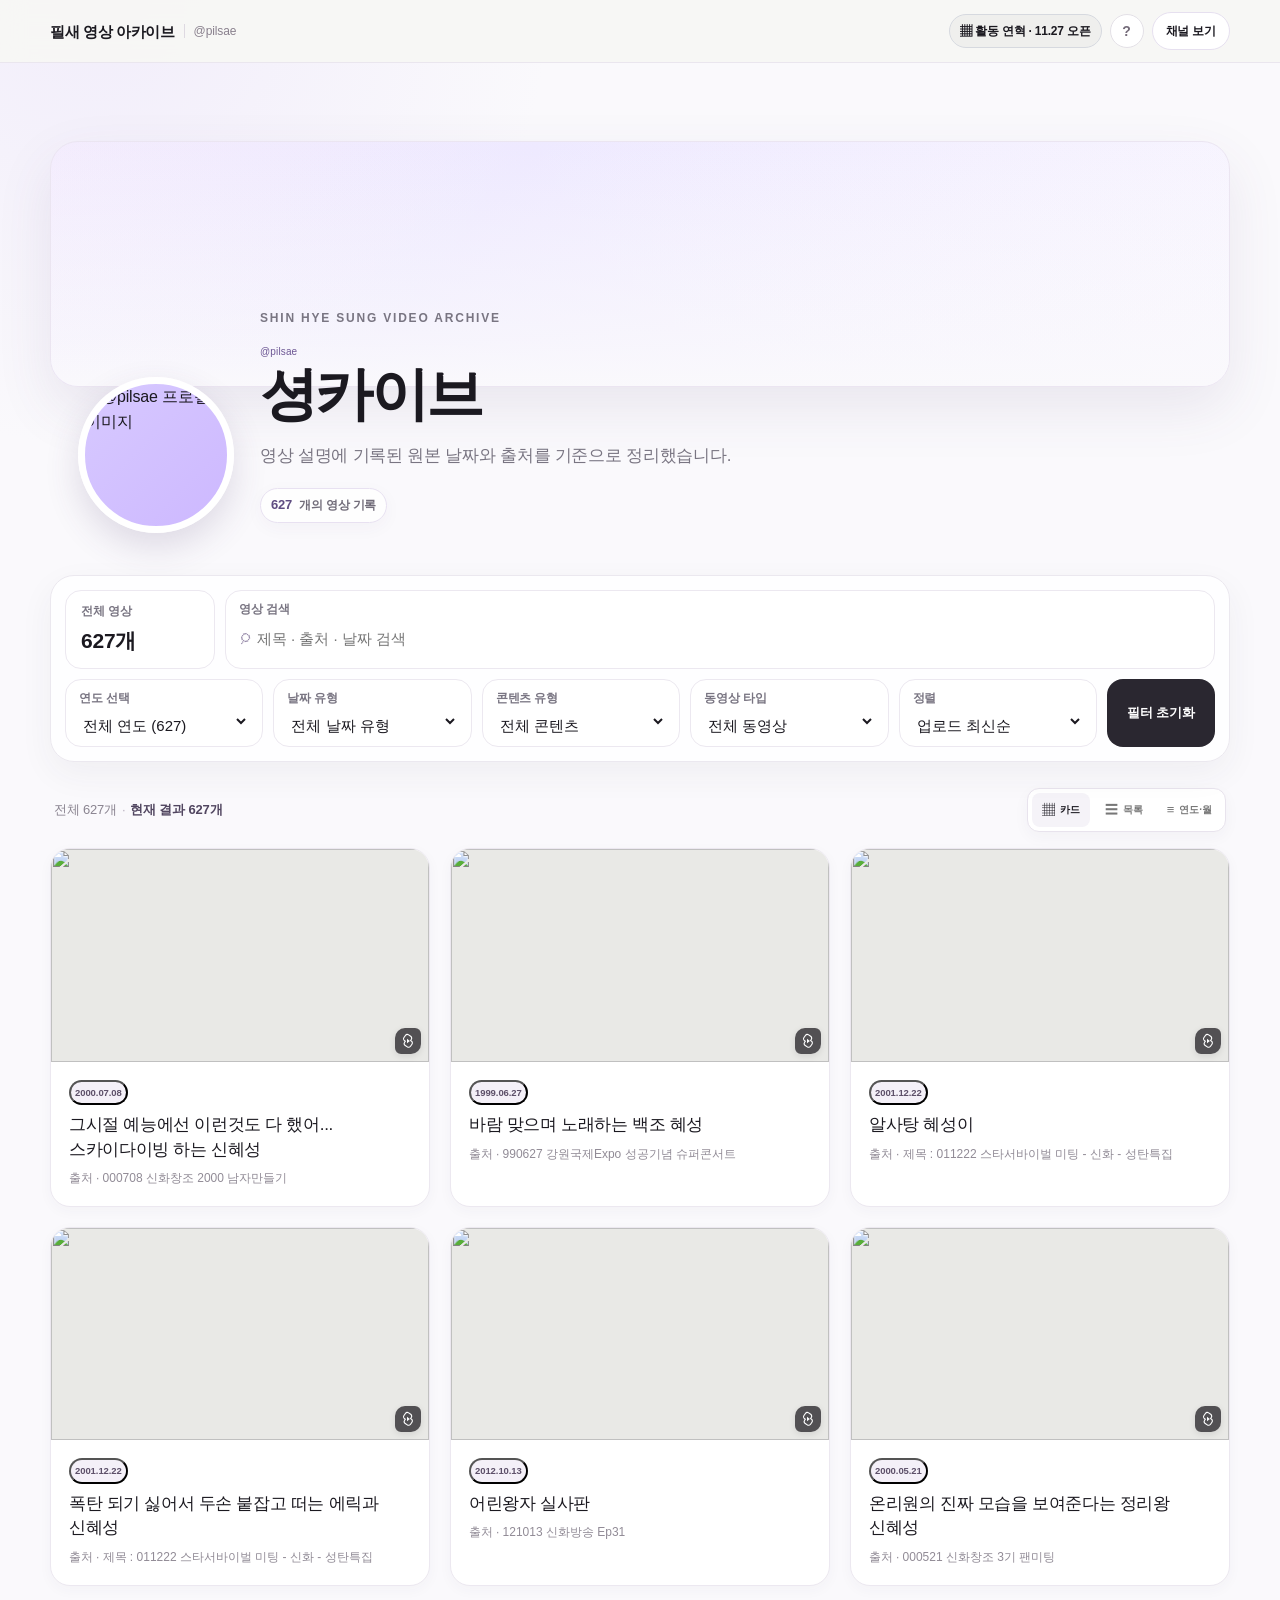
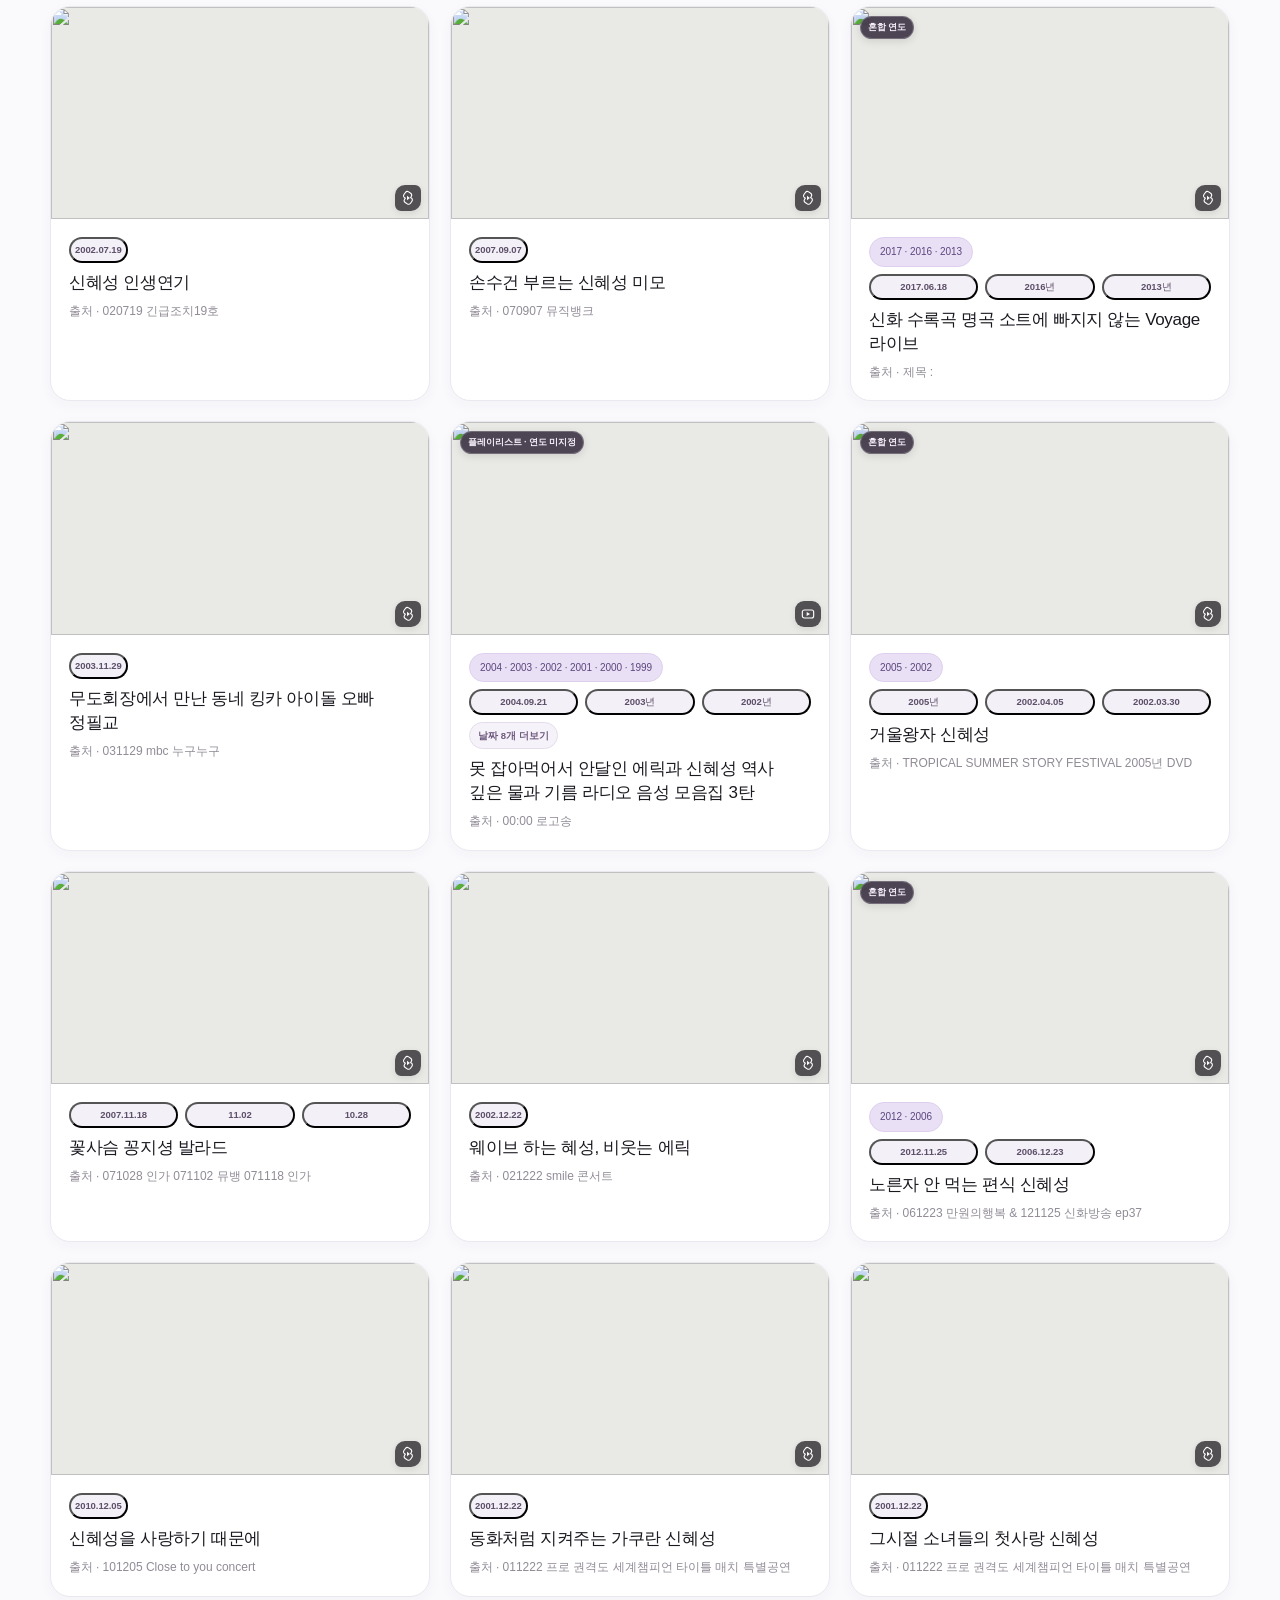
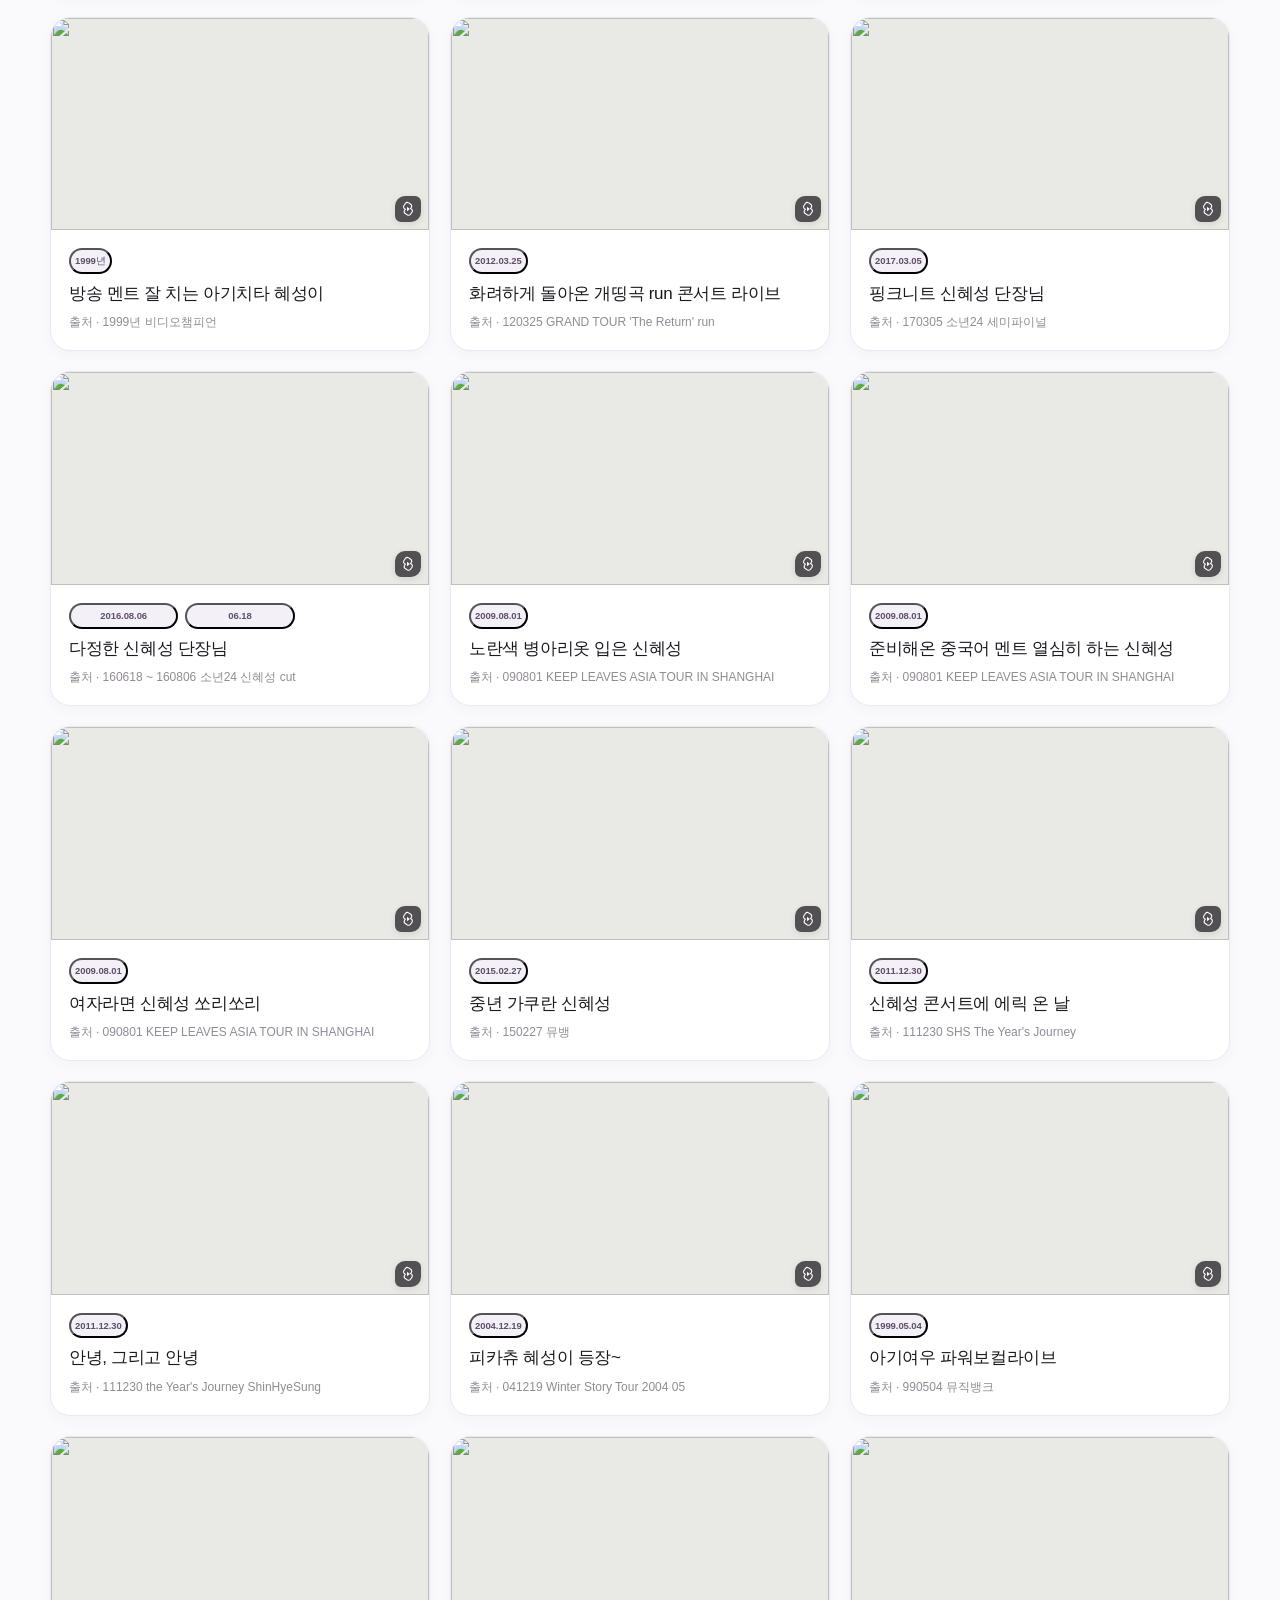
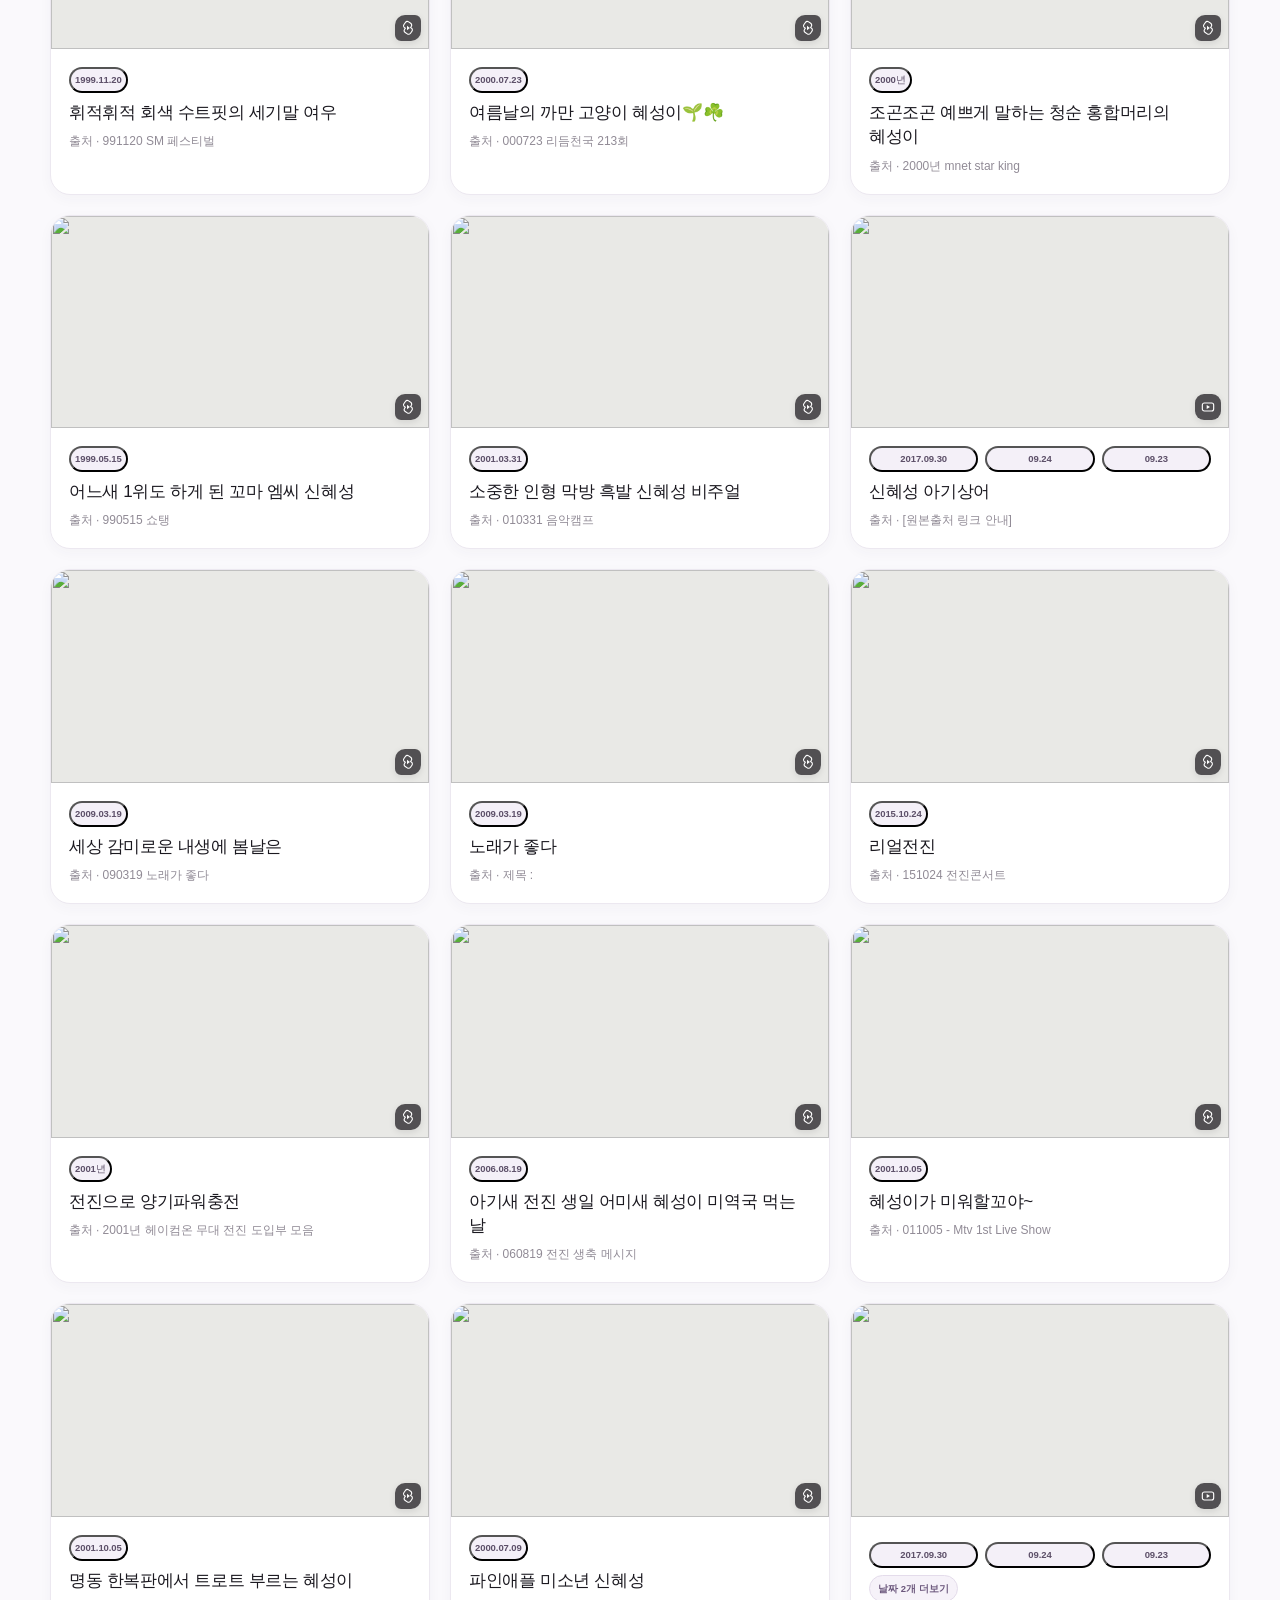
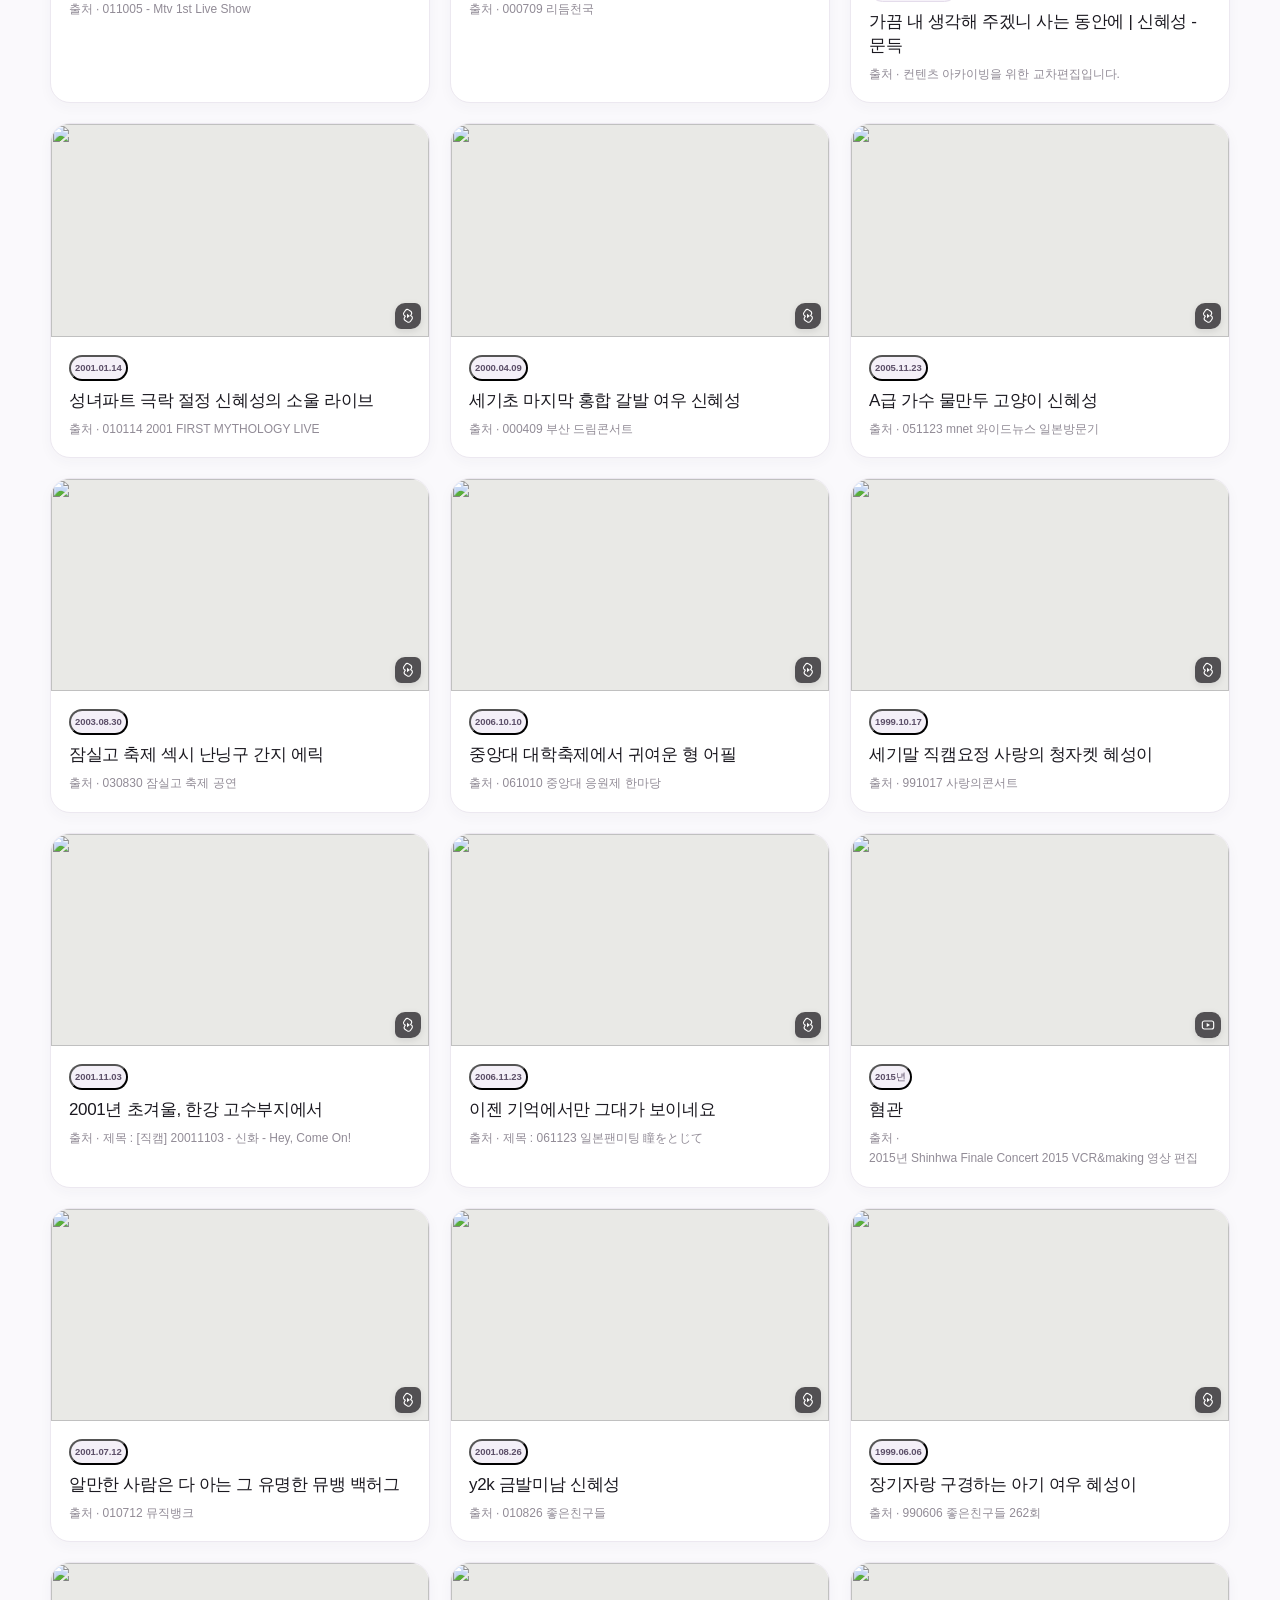
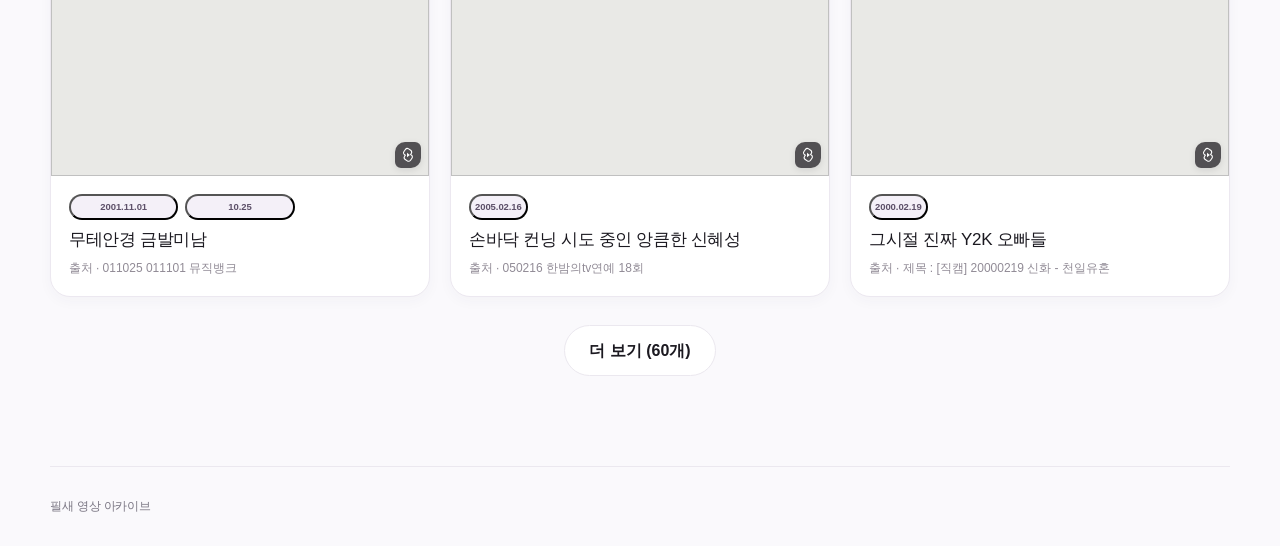
==== commit eda61680: "Deploy 20261025-v37-history-gate from admin" ====
--- a/index.html
+++ b/index.html
@@ -6,9 +6,9 @@
   <meta name="description" content="필새 영상 아카이브 - 날짜로 다시 찾는 영상 기록" />
   <title>필새 영상 아카이브</title>
   <link id="dynamicFavicon" rel="icon" href="data:," />
-  <link rel="stylesheet" href="./style.css?v=26.8-selected-year-timeline" />
+  <link rel="stylesheet" href="./style.css?v=27.7-history-gate" />
 </head>
-<body class="site-config-pending" data-build="27.6-visitor-detail-tabs">
+<body class="site-config-pending" data-build="27.7-history-gate">
   <header class="site-header">
     <div class="header-inner">
       <a class="brand" href="./" aria-label="필새 영상 아카이브 홈">
@@ -16,7 +16,7 @@
         <span class="brand-handle">@pilsae</span>
       </a>
       <div class="header-actions">
-        <a class="history-top-link" href="./history.html">▦ 활동 연표</a>
+        <a class="history-top-link" href="./history.html">▦ 활동 연혁 · 11.27 오픈</a>
         <button id="siteHelpBtn" class="site-help-button" type="button"
           aria-label="사이트 이용 안내" aria-haspopup="dialog" aria-expanded="false">?</button>
         <a class="channel-link" href="https://www.youtube.com/@pilsae" target="_blank" rel="noopener noreferrer">채널 보기</a>
@@ -194,6 +194,6 @@
     <span>필새 영상 아카이브</span>
   </footer>
 
-  <script src="./script.js?v=26.8-selected-year-timeline" defer></script>
+  <script src="./script.js?v=20261025-v37-history-gate" defer></script>
 </body>
 </html>
--- a/style.css
+++ b/style.css
@@ -7598,3 +7598,7 @@
 .history-top-link{display:inline-flex;align-items:center;gap:4px;padding:7px 10px;border:1px solid var(--border,#d6d9df);border-radius:999px;color:inherit;text-decoration:none;font-size:12px;font-weight:650;white-space:nowrap;background:rgba(128,128,128,.07)}
 .history-top-link:hover,.history-top-link:focus-visible{background:rgba(128,128,128,.16)}
 @media(max-width:420px){.history-top-link{padding:6px 8px;font-size:11px}}
+
+/* Private history preview button (the admin shell itself is authenticated). */
+.admin-mode-actions button#openHistoryPreview{font:inherit;cursor:pointer;background:transparent;color:inherit;border:1px solid currentColor;border-radius:8px;padding:7px 10px;opacity:.9}
+.admin-mode-actions button#openHistoryPreview:disabled{opacity:.5;cursor:wait}
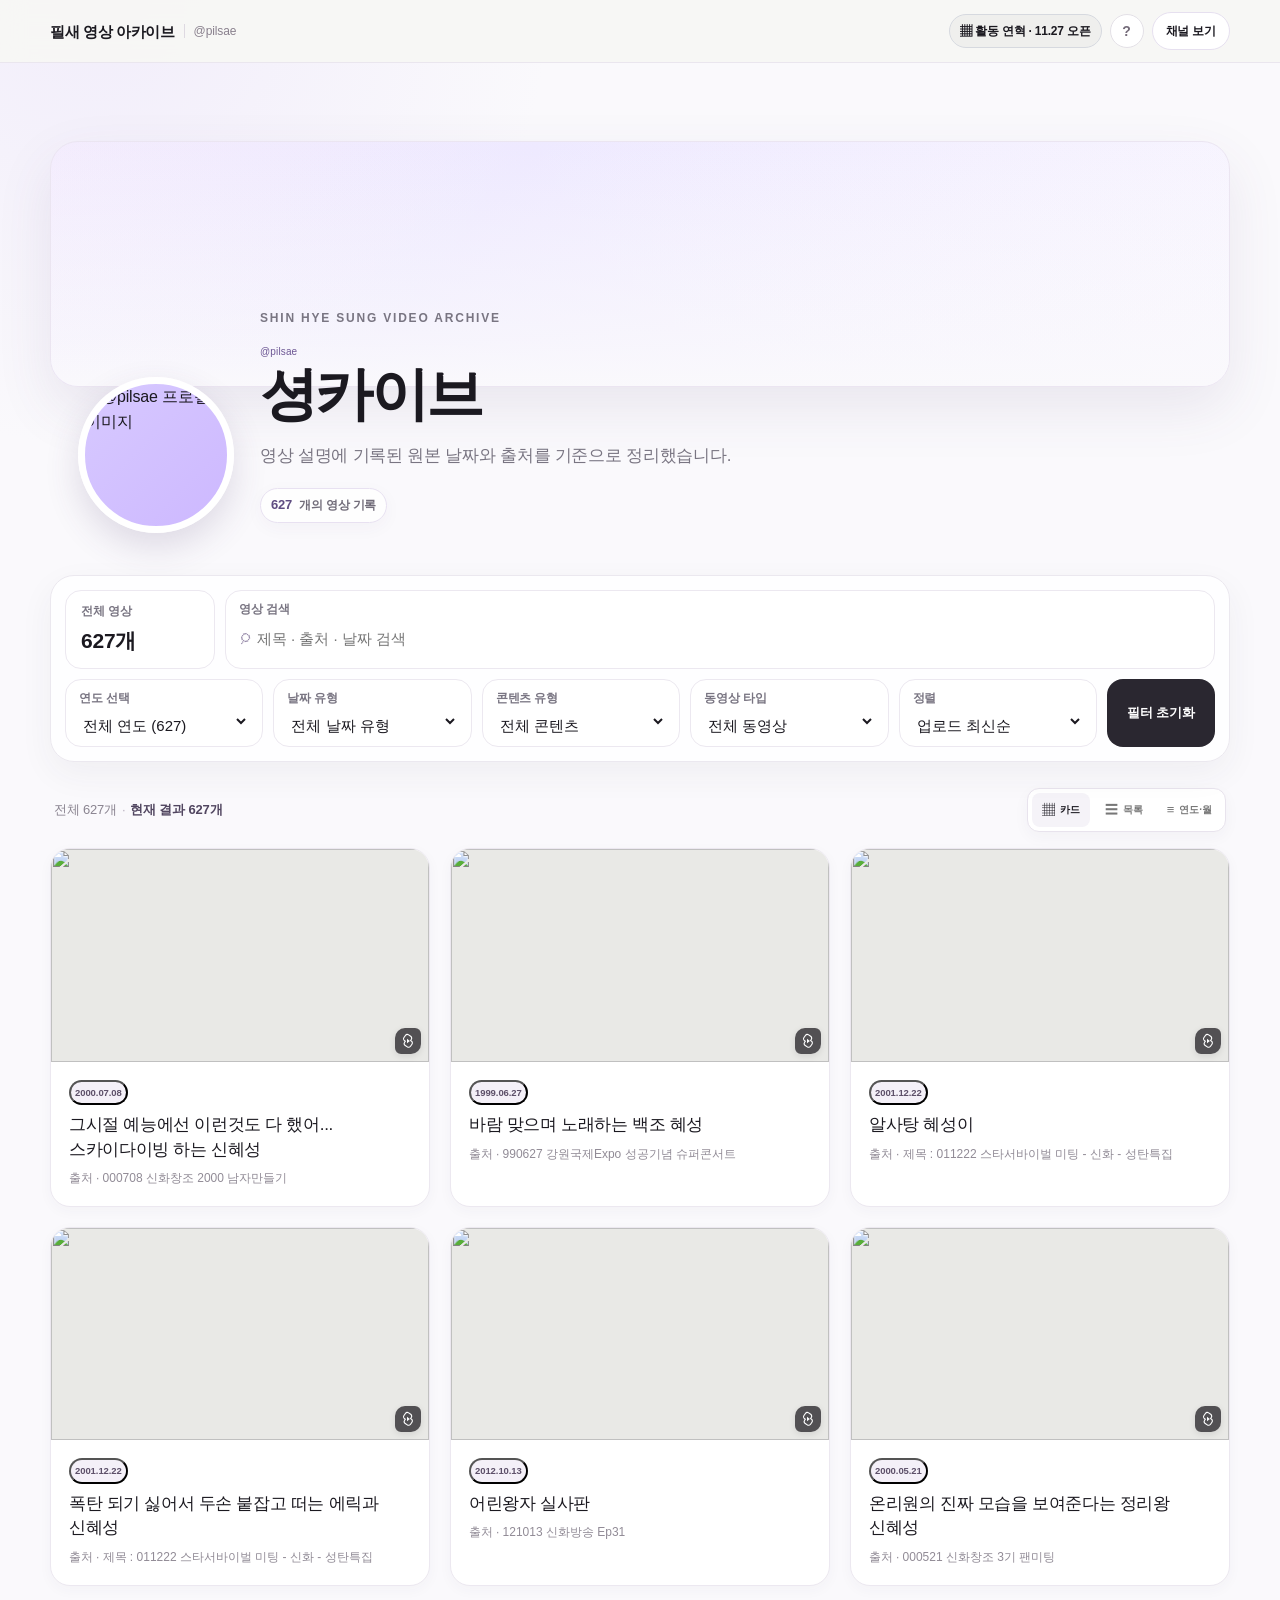
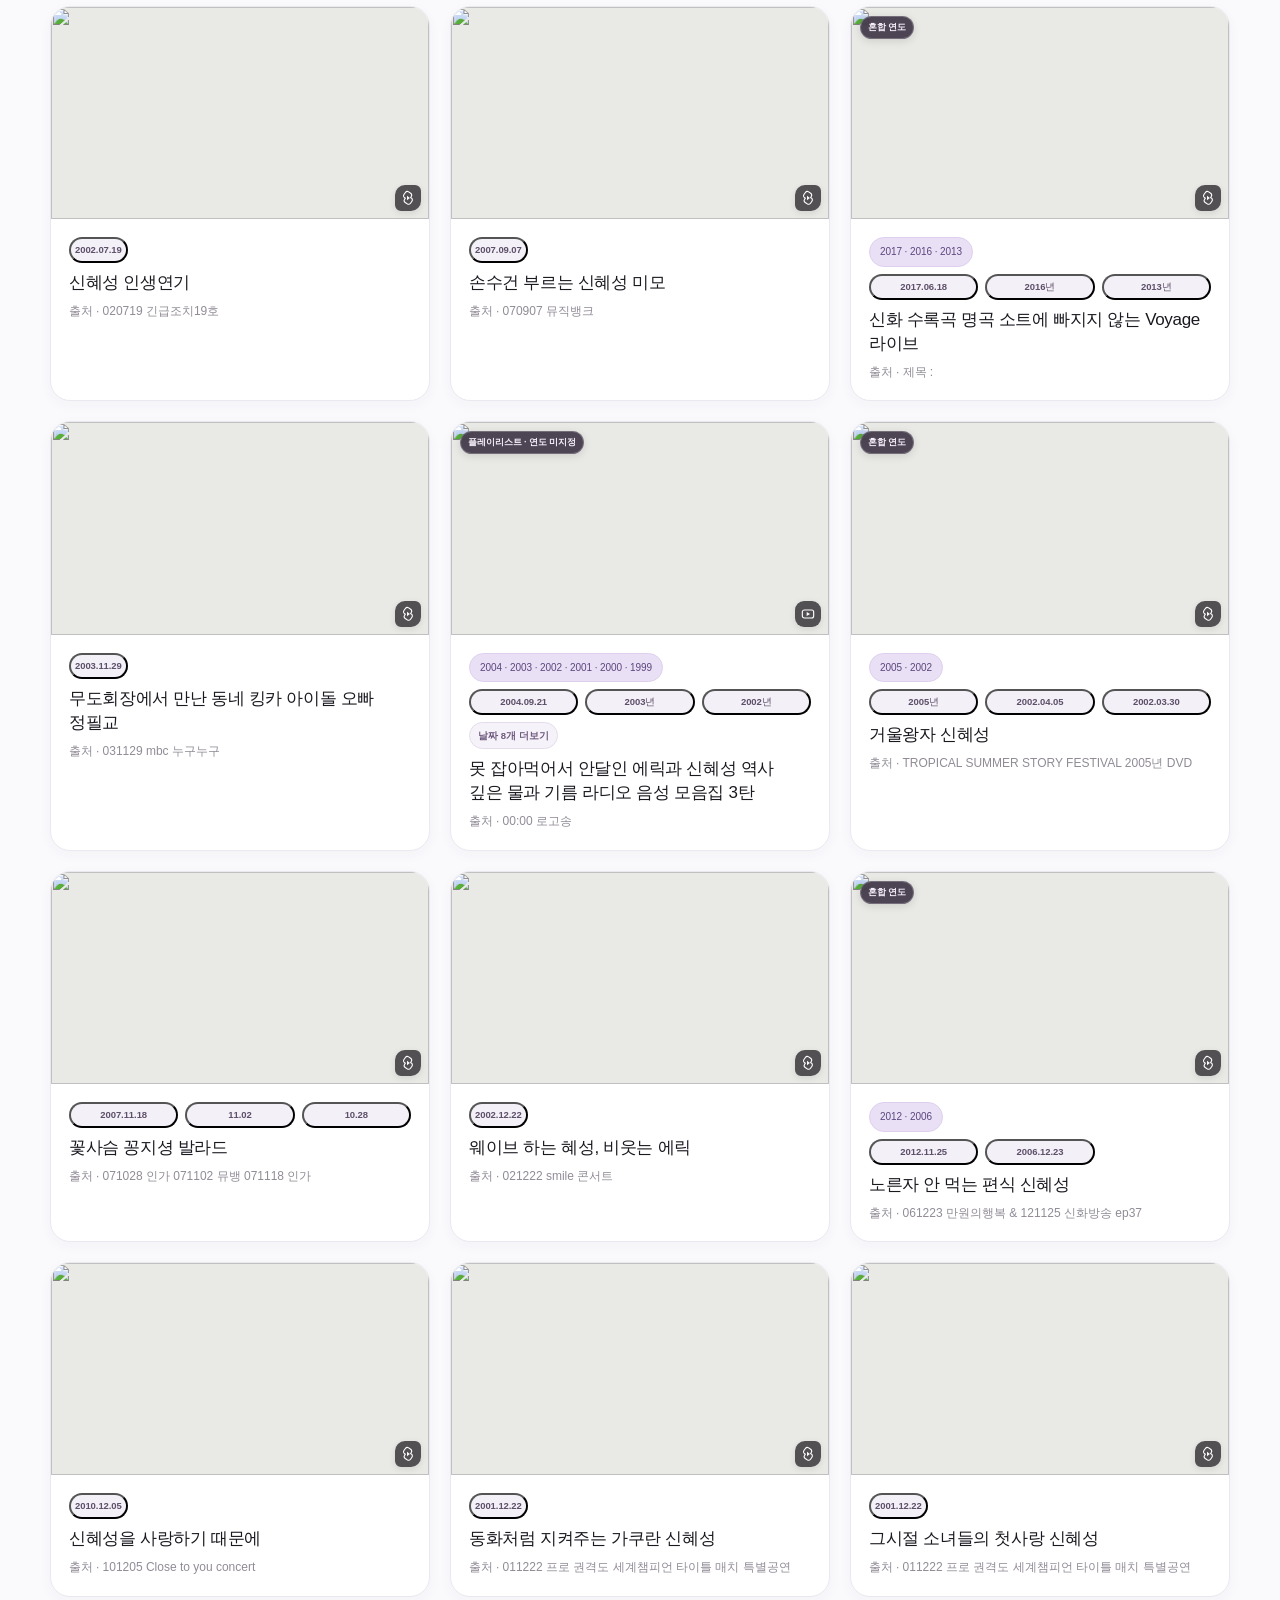
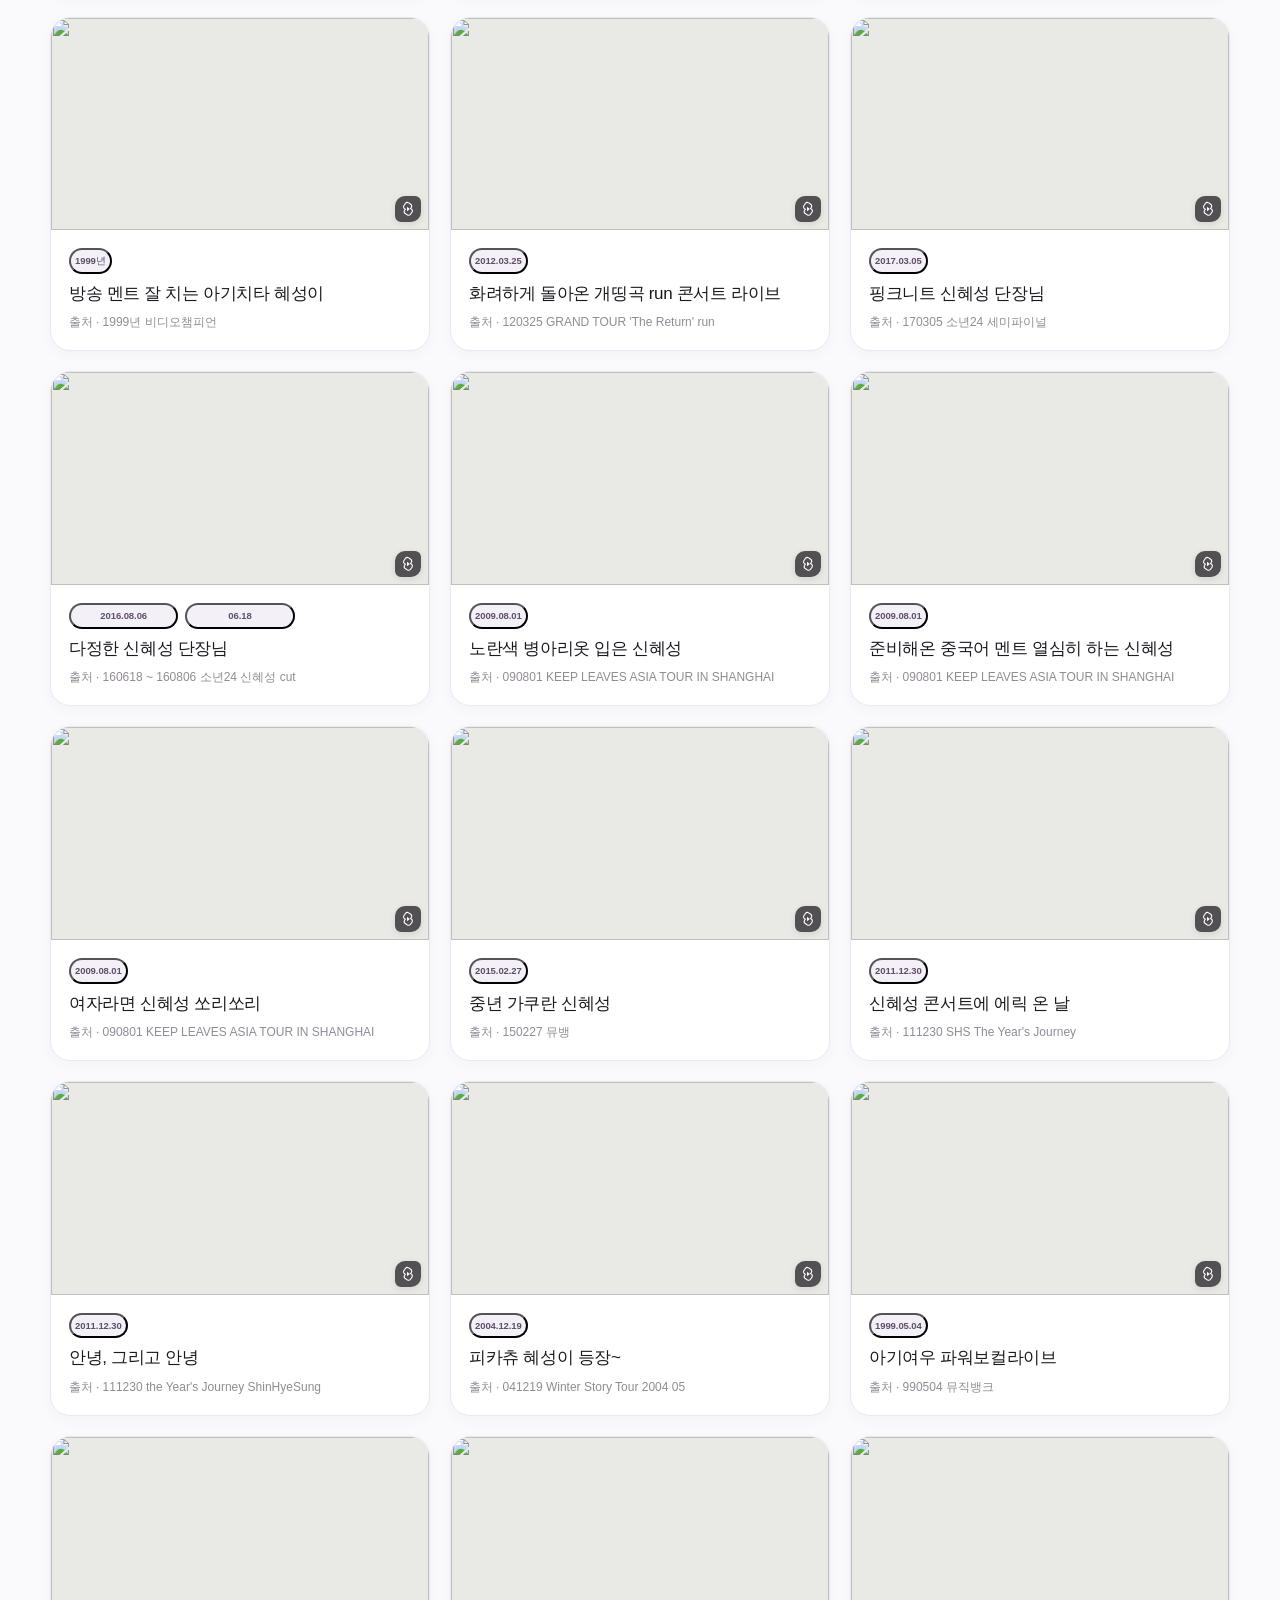
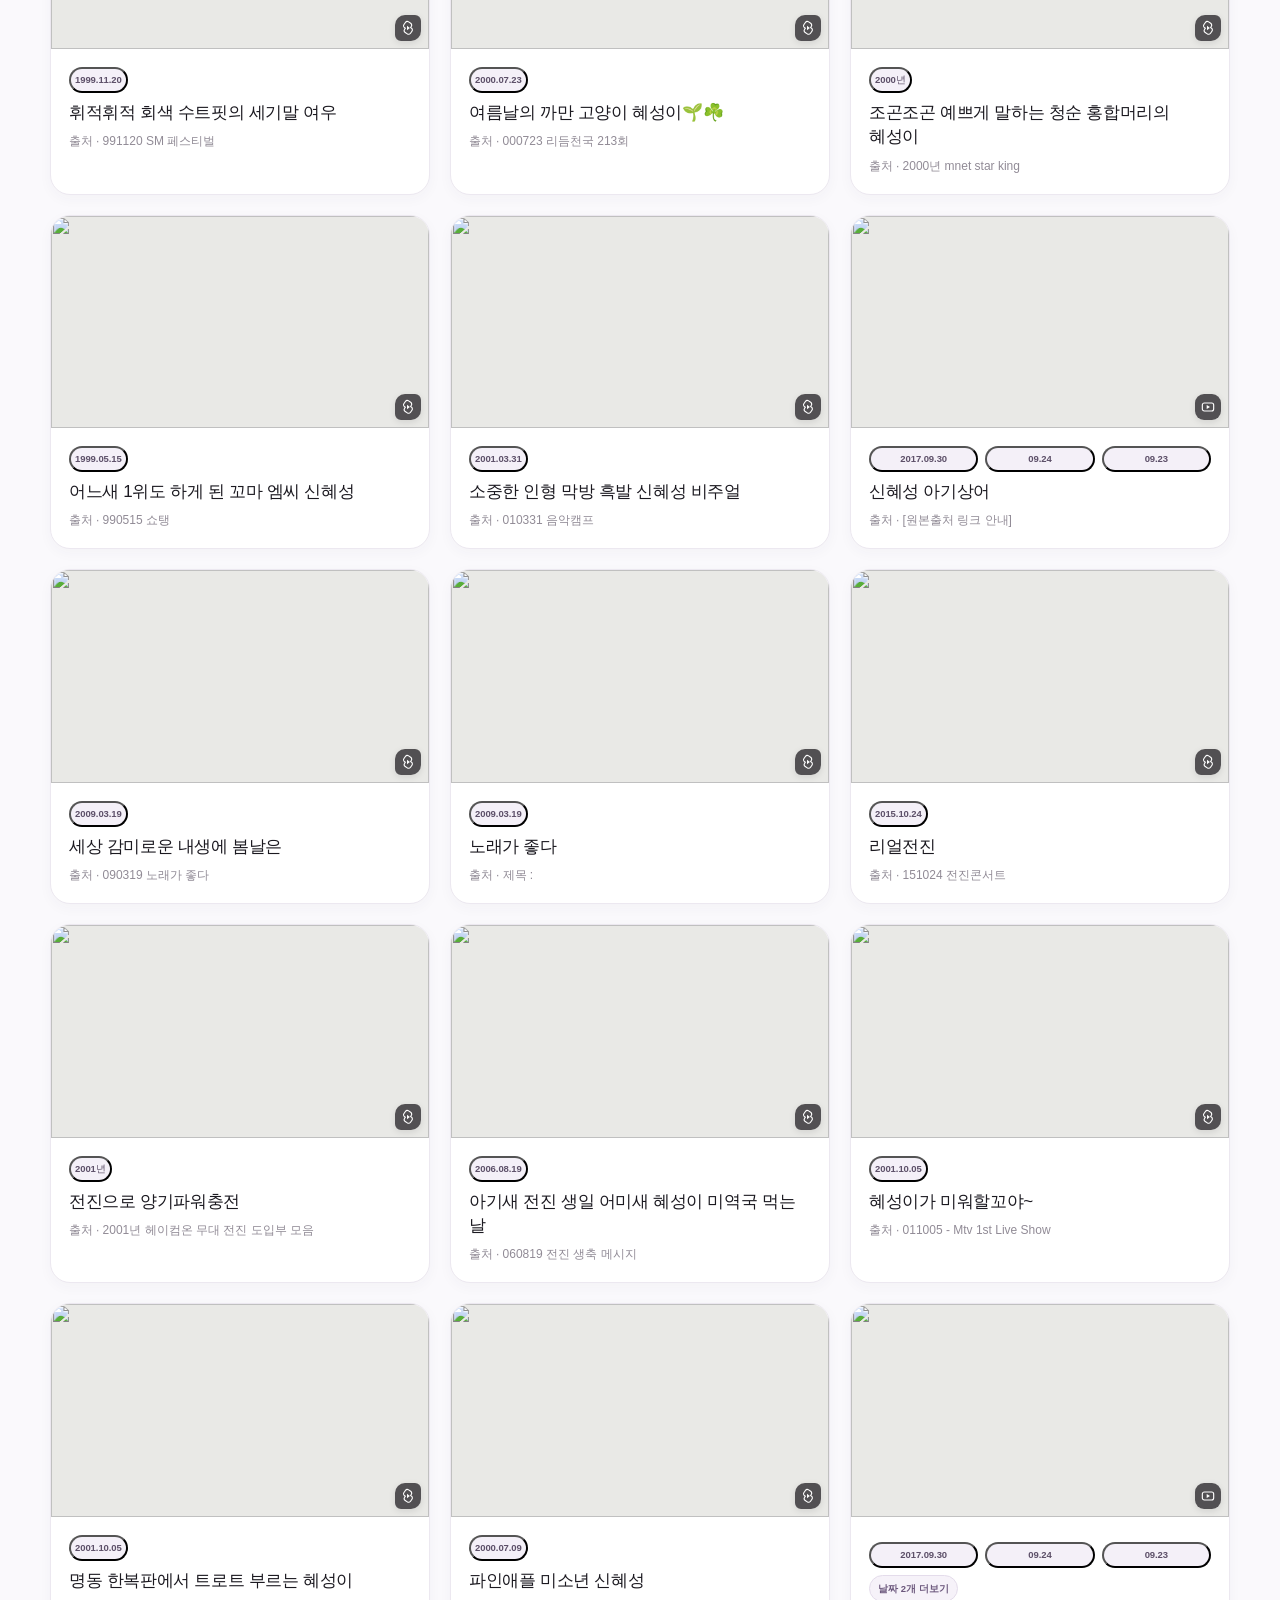
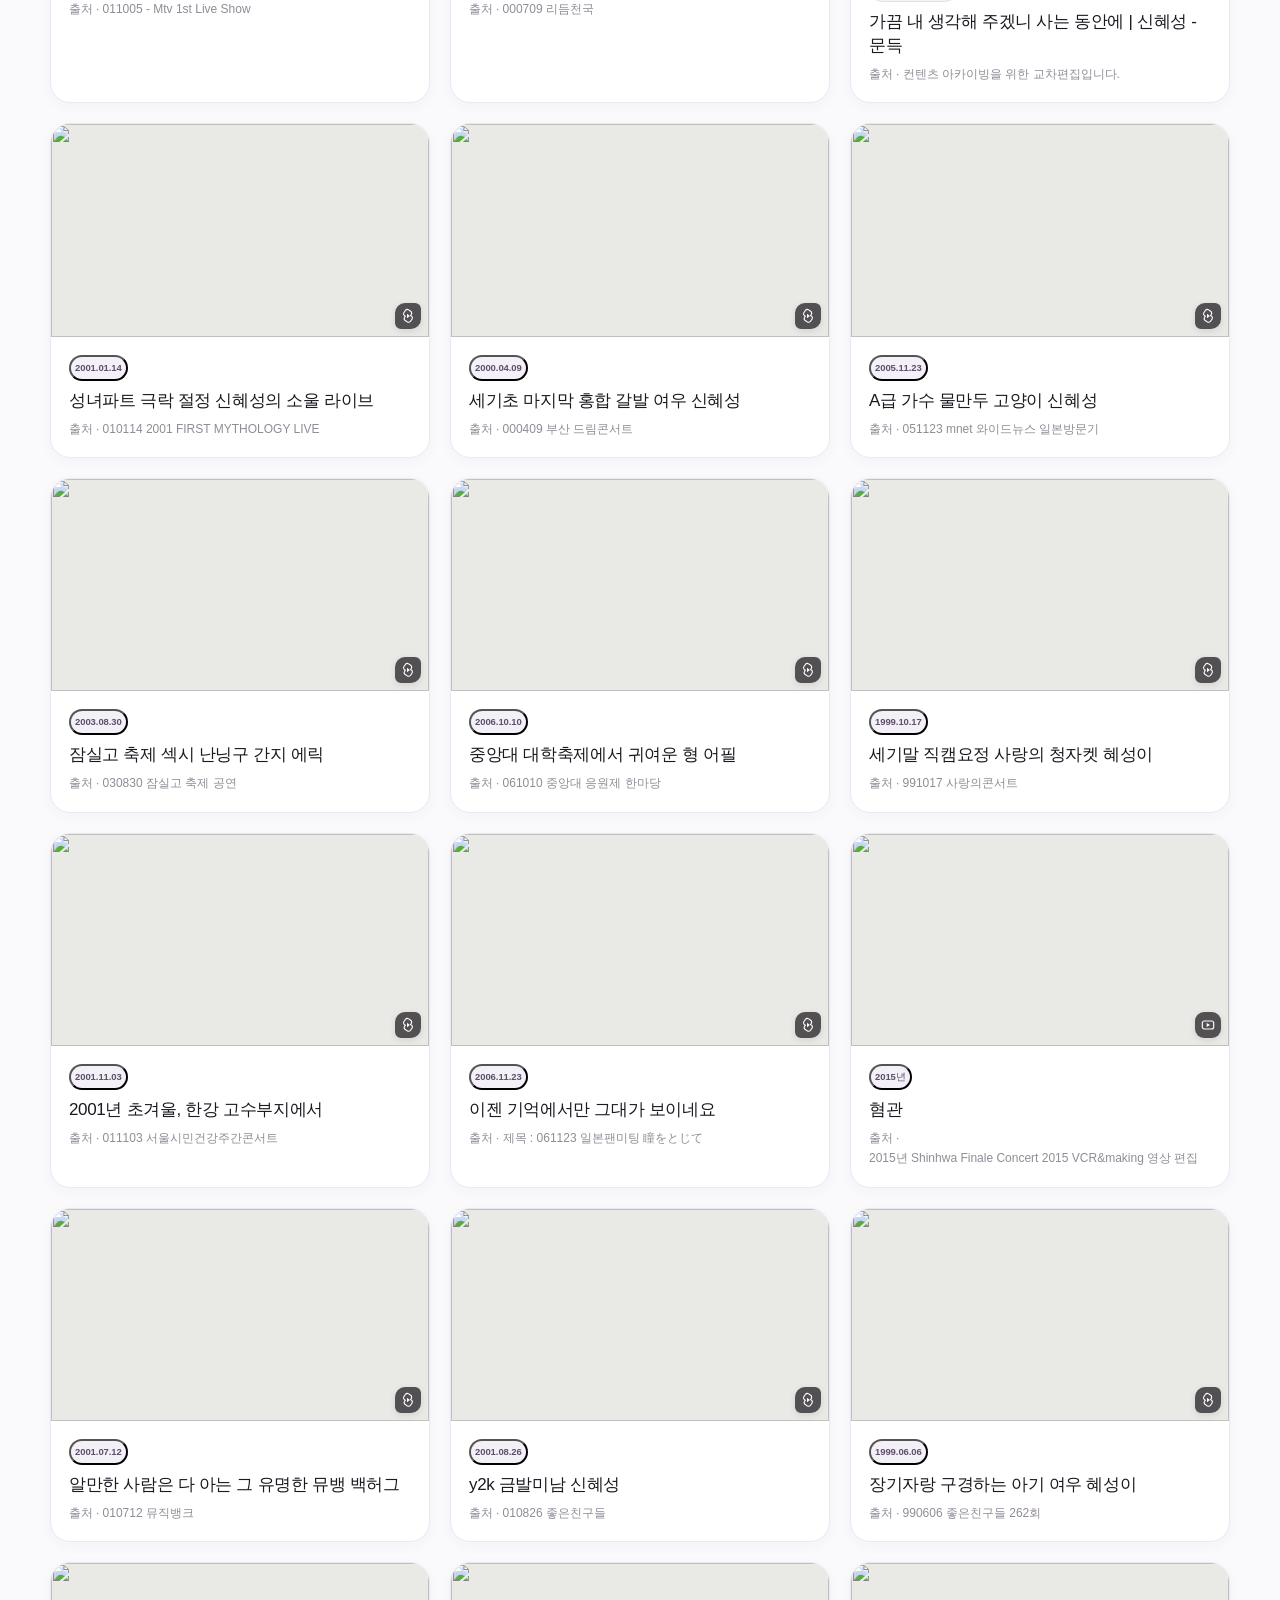
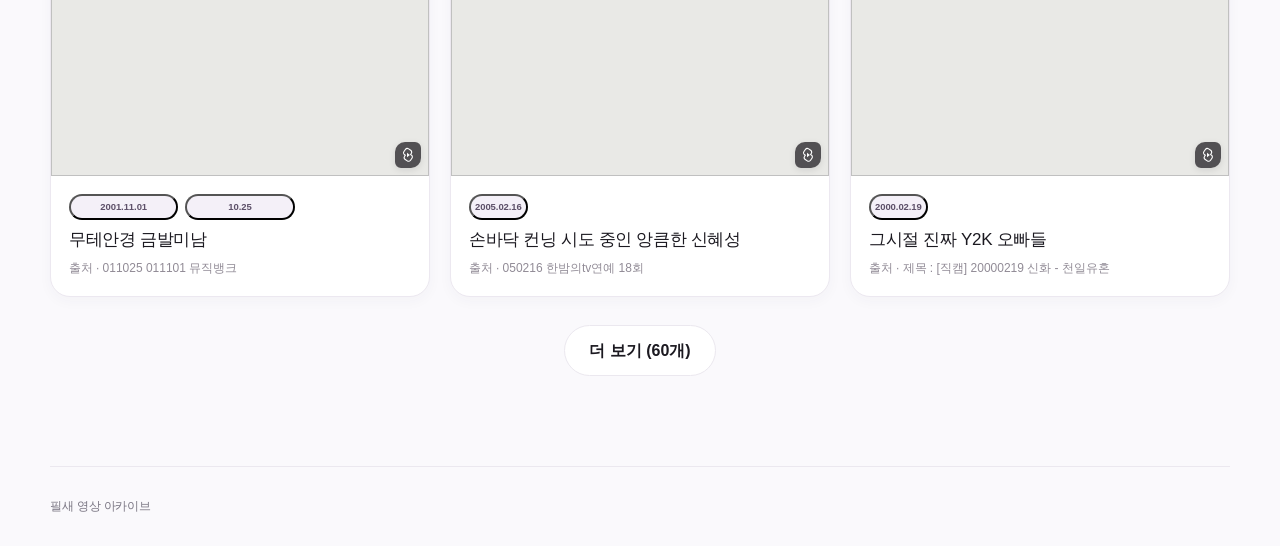
==== commit 5737d889: "Deploy 20261026-v38-history-nav from admin" ====
--- a/index.html
+++ b/index.html
@@ -6,9 +6,9 @@
   <meta name="description" content="필새 영상 아카이브 - 날짜로 다시 찾는 영상 기록" />
   <title>필새 영상 아카이브</title>
   <link id="dynamicFavicon" rel="icon" href="data:," />
-  <link rel="stylesheet" href="./style.css?v=27.7-history-gate" />
+  <link rel="stylesheet" href="./style.css?v=27.7.2-history-nav" />
 </head>
-<body class="site-config-pending" data-build="27.7-history-gate">
+<body class="site-config-pending" data-build="27.7.2-history-nav">
   <header class="site-header">
     <div class="header-inner">
       <a class="brand" href="./" aria-label="필새 영상 아카이브 홈">
@@ -16,7 +16,7 @@
         <span class="brand-handle">@pilsae</span>
       </a>
       <div class="header-actions">
-        <a class="history-top-link" href="./history.html">▦ 활동 연혁 · 11.27 오픈</a>
+        <a class="history-top-link" href="./history-entry">▦ 활동 연혁 · 11.27 오픈</a>
         <button id="siteHelpBtn" class="site-help-button" type="button"
           aria-label="사이트 이용 안내" aria-haspopup="dialog" aria-expanded="false">?</button>
         <a class="channel-link" href="https://www.youtube.com/@pilsae" target="_blank" rel="noopener noreferrer">채널 보기</a>
@@ -194,6 +194,6 @@
     <span>필새 영상 아카이브</span>
   </footer>
 
-  <script src="./script.js?v=20261025-v37-history-gate" defer></script>
+  <script src="./script.js?v=20261030-shinnyang-allowlist" defer></script>
 </body>
 </html>
